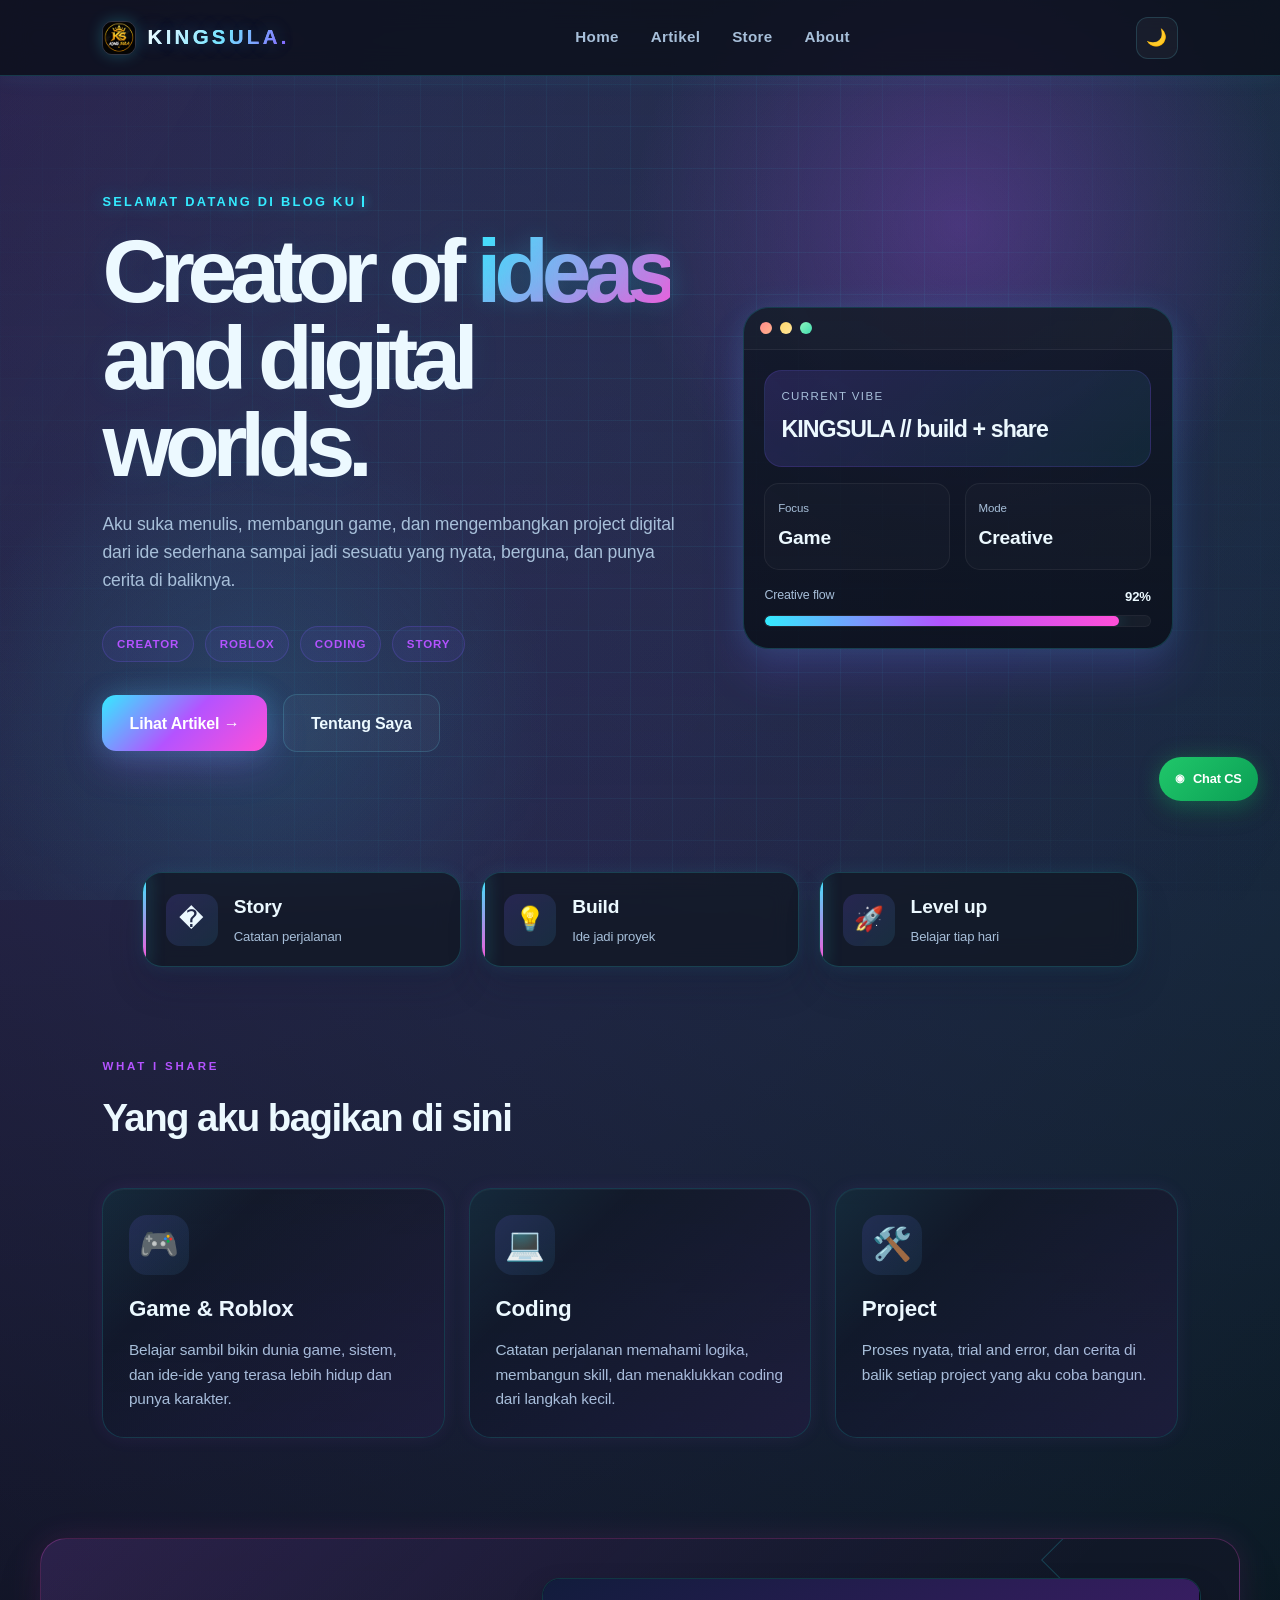
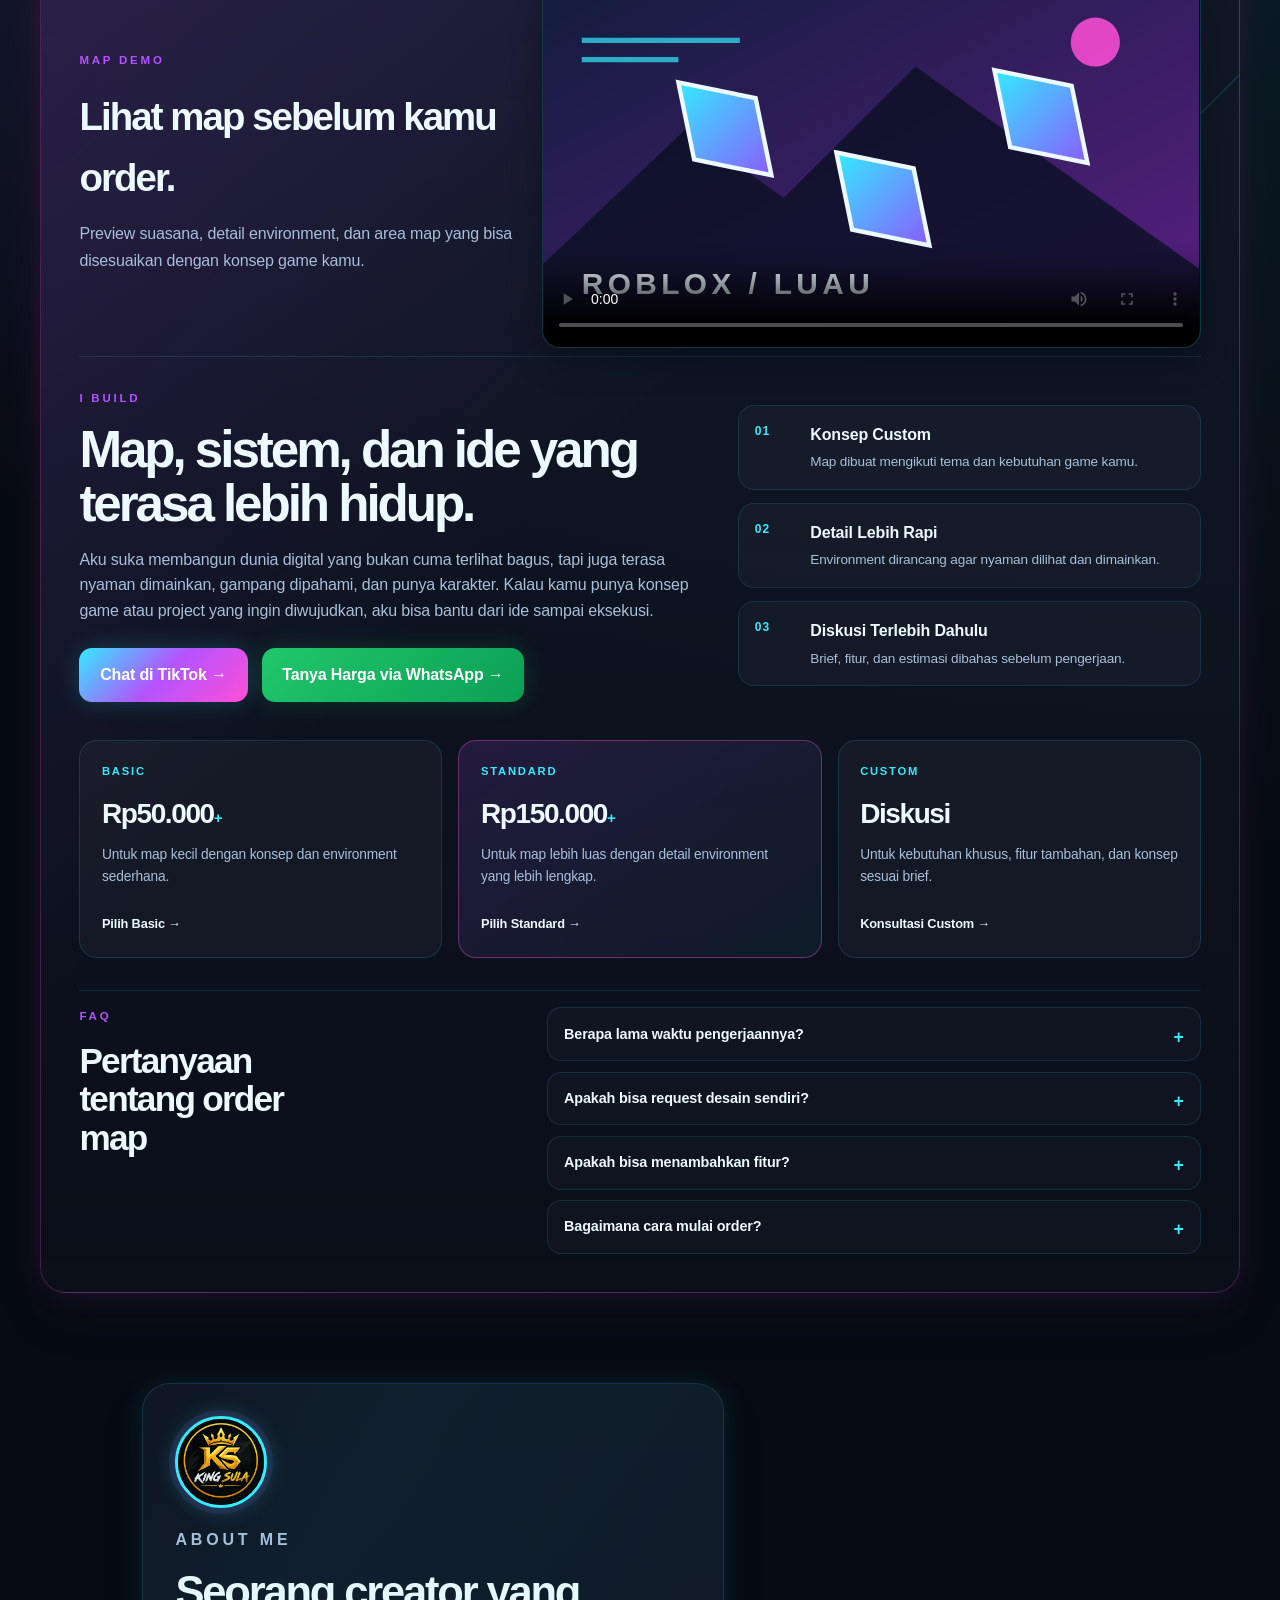
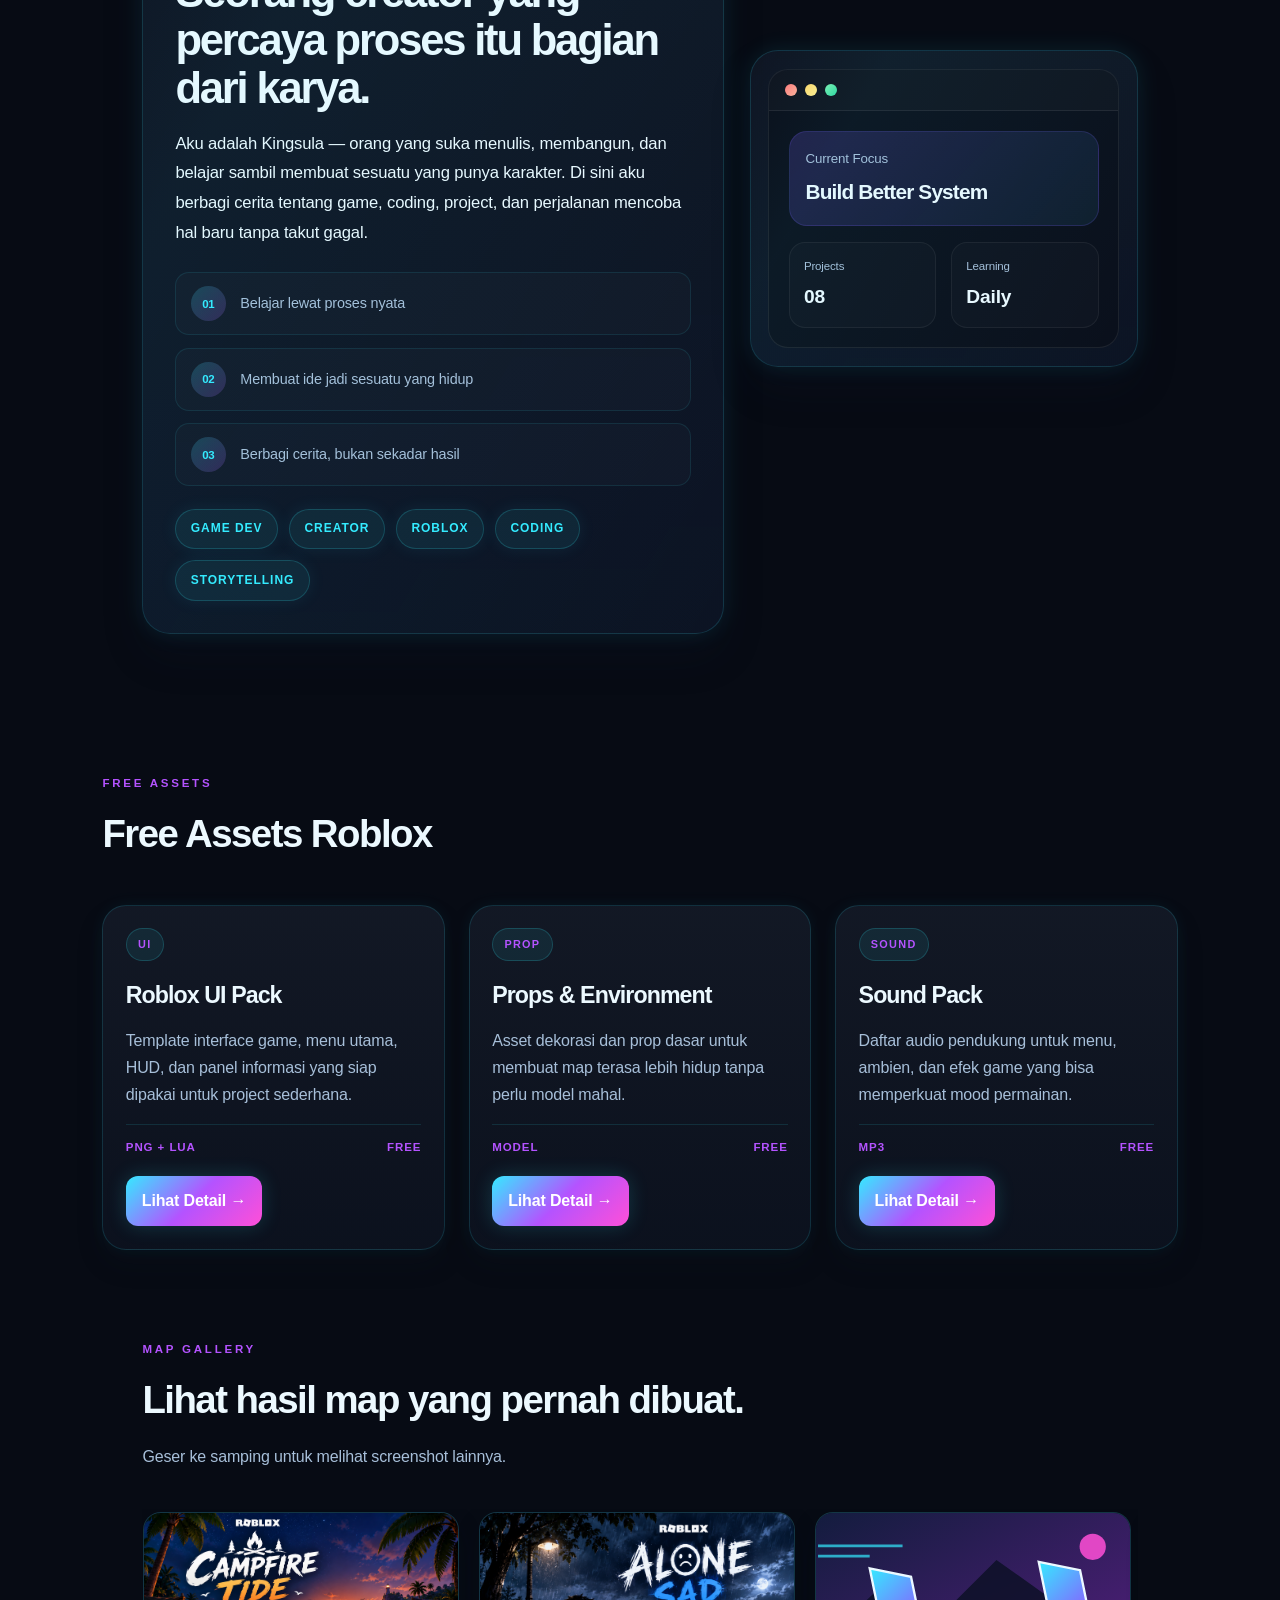
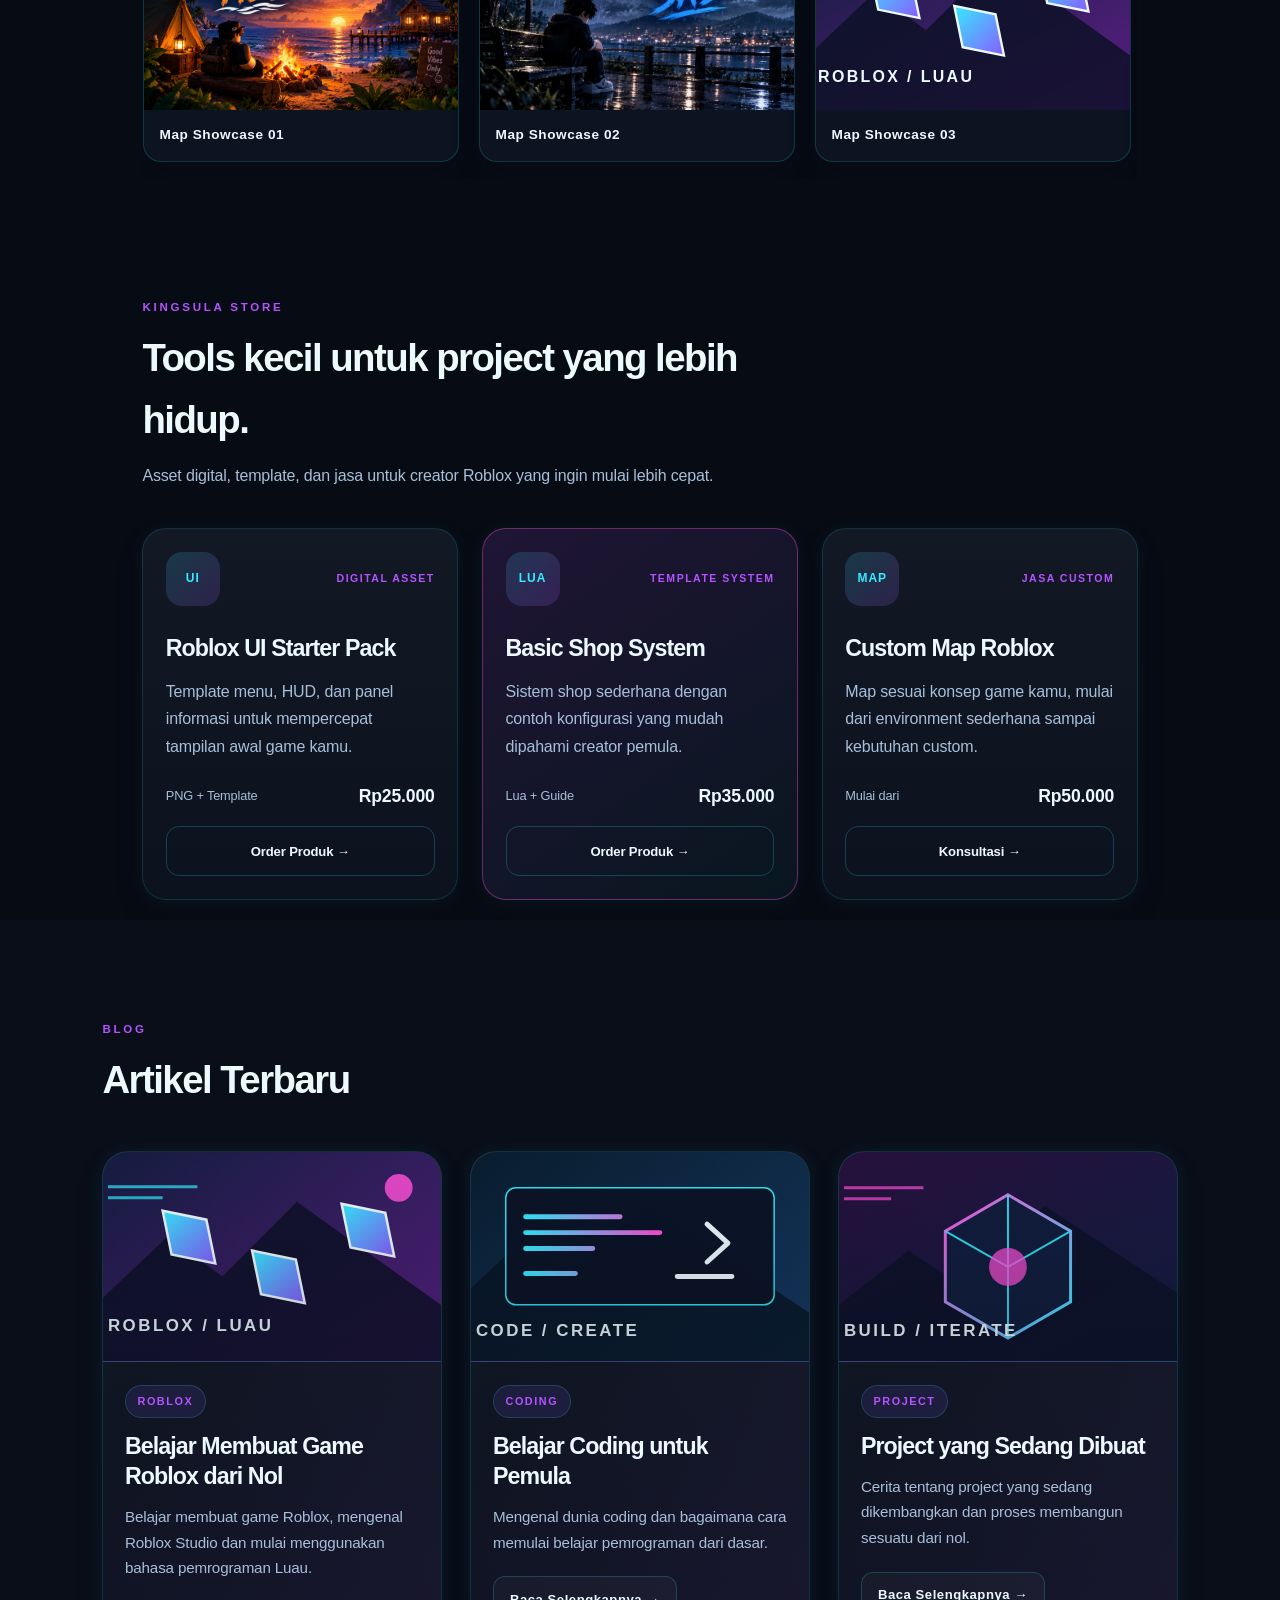
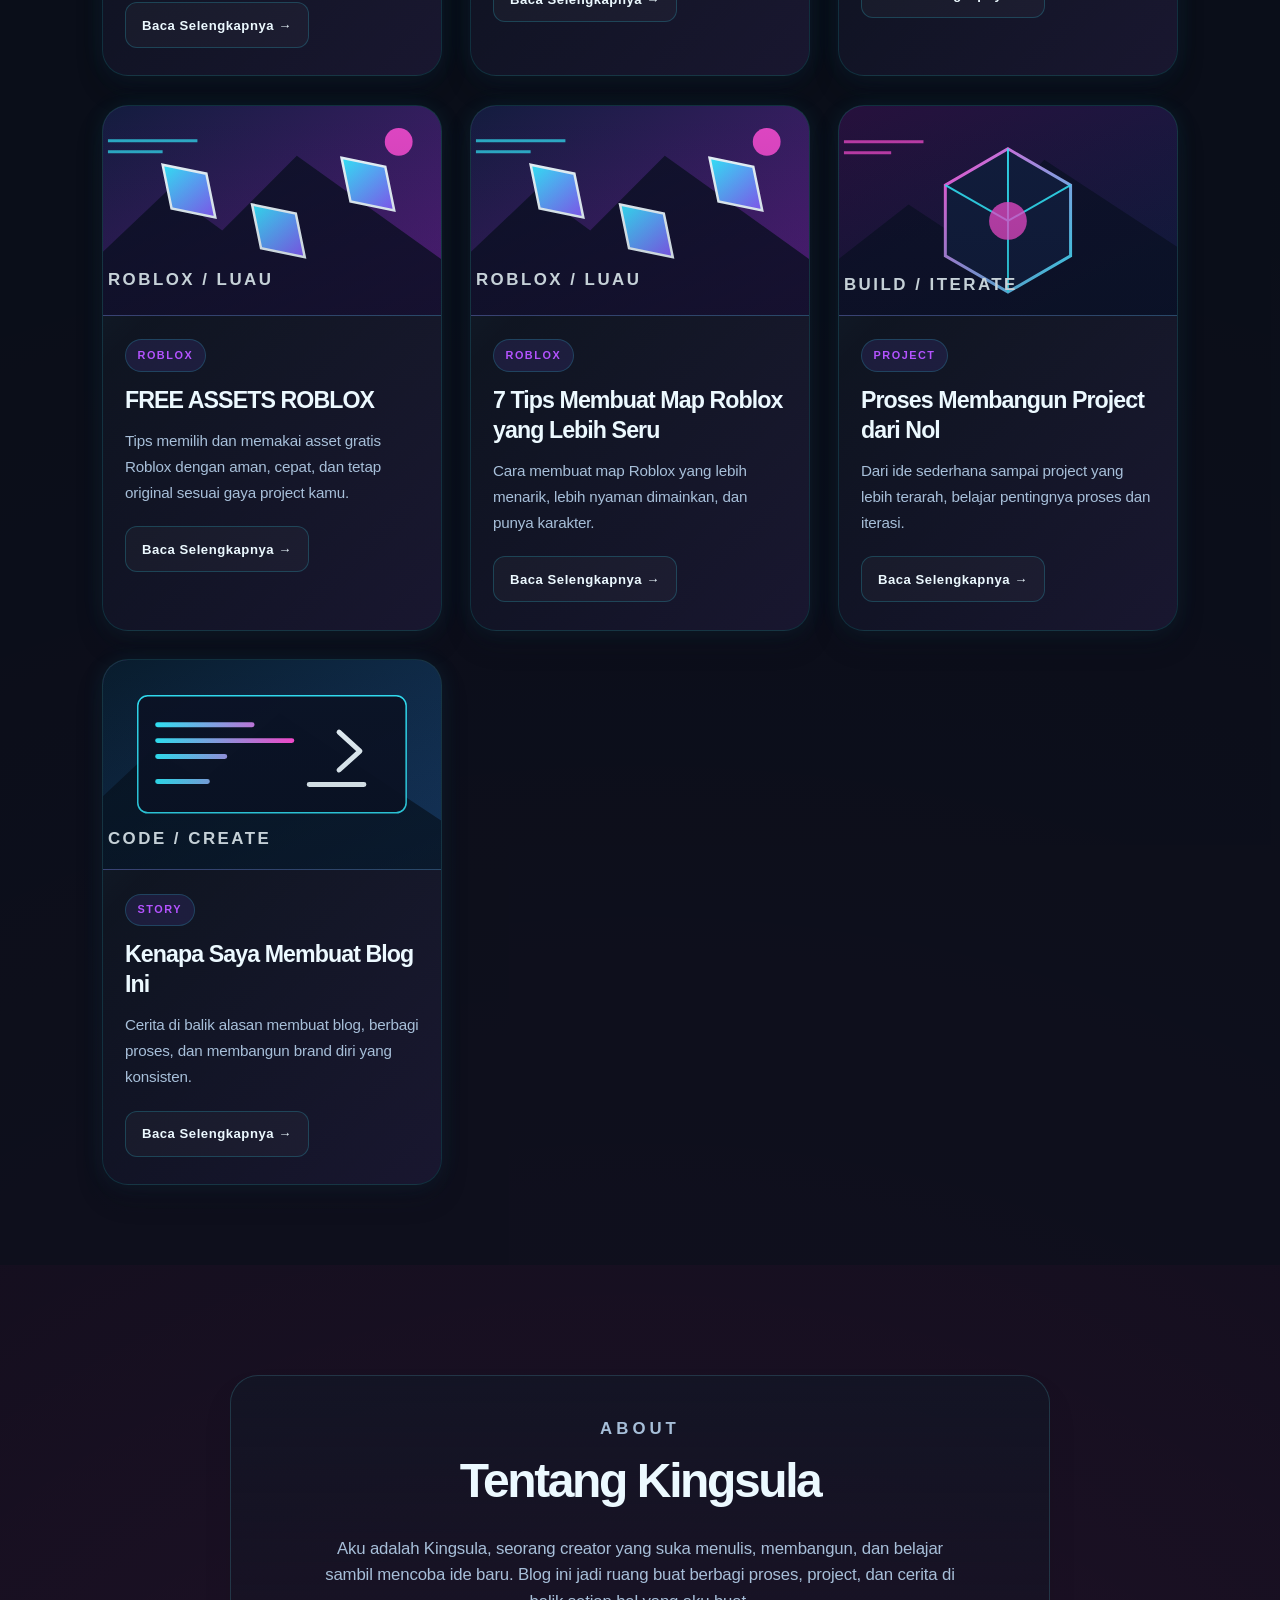
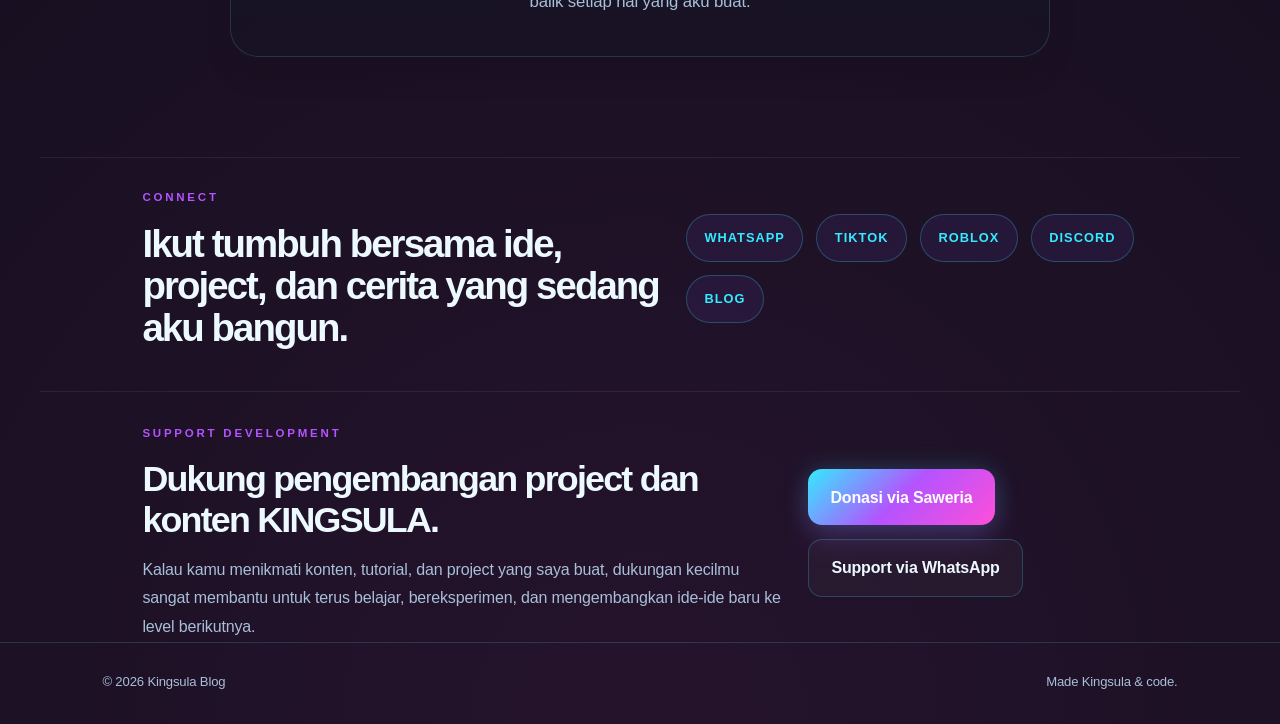
==== index.html @ 0a1def9a "Add files via upload" ====
<!DOCTYPE html>
<html lang="id">

<head>
    <meta charset="UTF-8">
    <meta name="viewport" content="width=device-width, initial-scale=1.0">
    <meta name="description" content="KINGSULA. adalah blog tentang Roblox, coding, game development, project, dan teknologi.">
    <meta name="theme-color" content="#070b14">
    <meta property="og:title" content="KINGSULA. — Blog">
    <meta property="og:description" content="Cerita, project, dan proses belajar seputar Roblox, coding, game development, dan teknologi.">
    <meta property="og:type" content="website">

    <link rel="icon" type="image/png" href="avatar.png">
    <title>KINGSULA. — Blog</title>

    <link rel="stylesheet" href="style.css">
</head>

<body>

    <div class="site-loader" id="siteLoader" aria-label="Memuat halaman" role="status">
        <img src="avatar.png" alt="Logo KINGSULA">
        <strong>KINGSULA.</strong>
        <span>INITIALIZING...</span>
        <div class="loader-line"><i></i></div>
    </div>

    <!-- =========================
         NAVBAR
    ========================== -->

    <nav class="navbar">

        <div class="logo" aria-label="KINGSULA logo">
            <img src="avatar.png" alt="Logo KINGSULA">
            <span>KINGSULA.</span>
        </div>
        <div class="nav-links">

            <a href="#home">
                Home
            </a>

            <a href="#artikel">
                Artikel
            </a>

            <a href="#store">
                Store
            </a>

            <a href="#about">
                About
            </a>

        </div>

        <div class="navbar-tools">
            <button id="themeButton">
                🌙
            </button>

            <button class="menu-button" id="menuButton" type="button" aria-label="Buka menu navigasi" aria-expanded="false" aria-controls="mobileSidebar">
                <span></span>
                <span></span>
                <span></span>
            </button>
        </div>

    </nav>

    <div class="sidebar-overlay" id="sidebarOverlay"></div>

    <aside class="mobile-sidebar" id="mobileSidebar" aria-hidden="true">
        <div class="sidebar-header">
            <strong>MENU</strong>
            <button class="sidebar-close" id="sidebarClose" type="button" aria-label="Tutup menu navigasi">×</button>
        </div>
        <nav class="sidebar-links" aria-label="Navigasi mobile">
            <a href="#home">Home</a>
            <a href="#artikel">Artikel</a>
            <a href="#store">Store</a>
            <a href="#about">About</a>
        </nav>
    </aside>


    <!-- =========================
         HERO
    ========================== -->

    <section id="home" class="hero">

        <div class="hero-content">

            <p class="hero-small">
                <span id="heroTyping">HI, I'M KINGSULA</span><span class="typing-cursor" aria-hidden="true"></span>
            </p>

            <h1>
                Creator of <span>ideas</span><br>
                and digital worlds.
            </h1>

            <p class="hero-description">
                Aku suka menulis, membangun game, dan mengembangkan project digital
                dari ide sederhana sampai jadi sesuatu yang nyata, berguna, dan
                punya cerita di baliknya.
            </p>

            <div class="hero-tags">
                <span>Creator</span>
                <span>Roblox</span>
                <span>Coding</span>
                <span>Story</span>
            </div>

            <div class="hero-actions">
                <a href="#artikel" class="hero-button">
                    Lihat Artikel →
                </a>
                <a href="#about" class="secondary-button">
                    Tentang Saya
                </a>
            </div>

        </div>

        <div class="hero-visual" aria-label="Dashboard mini panel">
            <div class="hero-panel">
                <div class="panel-header">
                    <span class="panel-dot"></span>
                    <span class="panel-dot"></span>
                    <span class="panel-dot"></span>
                </div>

                <div class="panel-body">
                    <div class="status-card">
                        <small>Current vibe</small>
                        <strong>KINGSULA // build + share</strong>
                    </div>

                    <div class="stat-grid">
                        <div>
                            <span>Focus</span>
                            <strong>Game</strong>
                        </div>
                        <div>
                            <span>Mode</span>
                            <strong>Creative</strong>
                        </div>
                    </div>

                    <div class="signal-row">
                        <div class="signal-label">
                            <span>Creative flow</span>
                            <b>92%</b>
                        </div>
                        <div class="signal-bar">
                            <span></span>
                        </div>
                    </div>
                </div>
            </div>
        </div>

    </section>

    <section class="highlights">
        <div class="highlight-card">
            <span class="highlight-icon">�</span>
            <div>
                <strong>Story</strong>
                <p>Catatan perjalanan</p>
            </div>
        </div>
        <div class="highlight-card">
            <span class="highlight-icon">💡</span>
            <div>
                <strong>Build</strong>
                <p>Ide jadi proyek</p>
            </div>
        </div>
        <div class="highlight-card">
            <span class="highlight-icon">🚀</span>
            <div>
                <strong>Level up</strong>
                <p>Belajar tiap hari</p>
            </div>
        </div>
    </section>

    <section class="focus">
        <div class="section-title focus-title">
            <p>WHAT I SHARE</p>
            <h2>Yang aku bagikan di sini</h2>
        </div>

        <div class="focus-grid">
            <article class="focus-card">
                <div class="focus-icon">🎮</div>
                <h3>Game & Roblox</h3>
                <p>Belajar sambil bikin dunia game, sistem, dan ide-ide yang terasa lebih hidup dan punya karakter.</p>
            </article>

            <article class="focus-card">
                <div class="focus-icon">💻</div>
                <h3>Coding</h3>
                <p>Catatan perjalanan memahami logika, membangun skill, dan menaklukkan coding dari langkah kecil.</p>
            </article>

            <article class="focus-card">
                <div class="focus-icon">🛠️</div>
                <h3>Project</h3>
                <p>Proses nyata, trial and error, dan cerita di balik setiap project yang aku coba bangun.</p>
            </article>
        </div>
    </section>

    <section class="order-section">
        <div class="map-demo">
            <div class="map-demo-heading">
                <p class="section-label">MAP DEMO</p>
                <h2>Lihat map sebelum kamu order.</h2>
                <p>Preview suasana, detail environment, dan area map yang bisa disesuaikan dengan konsep game kamu.</p>
            </div>
            <video class="map-demo-video" controls preload="metadata" poster="thumbnail-roblox.svg">
                <source src="demo-map.mp4" type="video/mp4">
                Browser kamu belum mendukung video. Silakan hubungi kami untuk melihat demo map.
            </video>
        </div>

        <div class="order-copy">
            <p class="section-label">I BUILD</p>
            <h2>Map, sistem, dan ide yang terasa lebih hidup.</h2>
            <p>
                Aku suka membangun dunia digital yang bukan cuma terlihat bagus,
                tapi juga terasa nyaman dimainkan, gampang dipahami, dan punya karakter.
                Kalau kamu punya konsep game atau project yang ingin diwujudkan, aku bisa bantu dari ide sampai eksekusi.
            </p>

            <a href="https://www.tiktok.com/@kingsula142?is_from_webapp=1&amp;sender_device=pc" class="order-button" target="_blank" rel="noopener noreferrer">
                Chat di TikTok →
            </a>
            <a href="https://wa.me/6283115145931?text=Halo%20Kak%20Kingsula%2C%20saya%20tertarik%20untuk%20membahas%20konsep%20project%20dan%20order%20map%20Roblox." class="order-button whatsapp-button" target="_blank" rel="noopener noreferrer">
                Tanya Harga via WhatsApp →
            </a>
        </div>

        <div class="order-features">
            <div class="order-feature">
                <span>01</span>
                <div>
                    <strong>Konsep Custom</strong>
                    <p>Map dibuat mengikuti tema dan kebutuhan game kamu.</p>
                </div>
            </div>
            <div class="order-feature">
                <span>02</span>
                <div>
                    <strong>Detail Lebih Rapi</strong>
                    <p>Environment dirancang agar nyaman dilihat dan dimainkan.</p>
                </div>
            </div>
            <div class="order-feature">
                <span>03</span>
                <div>
                    <strong>Diskusi Terlebih Dahulu</strong>
                    <p>Brief, fitur, dan estimasi dibahas sebelum pengerjaan.</p>
                </div>
            </div>
        </div>

        <div class="pricing-grid">
            <article class="price-card">
                <p class="price-label">BASIC</p>
                <h3>Rp50.000<span>+</span></h3>
                <p>Untuk map kecil dengan konsep dan environment sederhana.</p>
                <a href="https://wa.me/6283115145931?text=Halo%20Kak%20Kingsula%2C%20saya%20tertarik%20dengan%20paket%20Basic%20order%20map%20Roblox." target="_blank" rel="noopener noreferrer">Pilih Basic →</a>
            </article>

            <article class="price-card price-card-featured">
                <p class="price-label">STANDARD</p>
                <h3>Rp150.000<span>+</span></h3>
                <p>Untuk map lebih luas dengan detail environment yang lebih lengkap.</p>
                <a href="https://wa.me/6283115145931?text=Halo%20Kak%20Kingsula%2C%20saya%20tertarik%20dengan%20paket%20Standard%20order%20map%20Roblox." target="_blank" rel="noopener noreferrer">Pilih Standard →</a>
            </article>

            <article class="price-card">
                <p class="price-label">CUSTOM</p>
                <h3>Diskusi</h3>
                <p>Untuk kebutuhan khusus, fitur tambahan, dan konsep sesuai brief.</p>
                <a href="https://wa.me/6283115145931?text=Halo%20Kak%20Kingsula%2C%20saya%20ingin%20konsultasi%20paket%20Custom%20order%20map%20Roblox." target="_blank" rel="noopener noreferrer">Konsultasi Custom →</a>
            </article>
        </div>

        <div class="faq-block">
            <div class="faq-heading">
                <p class="section-label">FAQ</p>
                <h3>Pertanyaan tentang order map</h3>
            </div>

            <div class="faq-list">
                <details>
                    <summary>Berapa lama waktu pengerjaannya?</summary>
                    <p>Waktu pengerjaan menyesuaikan ukuran, detail, dan fitur map. Estimasi akan dibahas setelah konsep dan brief diterima.</p>
                </details>
                <details>
                    <summary>Apakah bisa request desain sendiri?</summary>
                    <p>Bisa. Map dapat dibuat berdasarkan tema, referensi visual, ukuran area, dan kebutuhan game kamu.</p>
                </details>
                <details>
                    <summary>Apakah bisa menambahkan fitur?</summary>
                    <p>Bisa, termasuk checkpoint, shop, inventory, leaderboard, sistem admin, dan fitur lain sesuai kebutuhan.</p>
                </details>
                <details>
                    <summary>Bagaimana cara mulai order?</summary>
                    <p>Klik tombol WhatsApp, kirim konsep map, fitur yang diinginkan, serta referensi jika ada. Setelah itu kita diskusikan estimasi dan detail pengerjaan.</p>
                </details>
            </div>
        </div>
    </section>

    <section class="profile-section">
        <div class="profile-card">
            <img class="profile-avatar" src="avatar.png" alt="Logo KINGSULA">
            <p class="section-label">ABOUT ME</p>
            <h2>Seorang creator yang percaya proses itu bagian dari karya.</h2>
            <p class="profile-intro">
                Aku adalah Kingsula — orang yang suka menulis, membangun, dan belajar sambil membuat sesuatu yang punya karakter.
                Di sini aku berbagi cerita tentang game, coding, project, dan perjalanan mencoba hal baru tanpa takut gagal.
            </p>

            <div class="profile-points">
                <div>
                    <strong>01</strong>
                    <span>Belajar lewat proses nyata</span>
                </div>
                <div>
                    <strong>02</strong>
                    <span>Membuat ide jadi sesuatu yang hidup</span>
                </div>
                <div>
                    <strong>03</strong>
                    <span>Berbagi cerita, bukan sekadar hasil</span>
                </div>
            </div>

            <div class="profile-skills">
                <span>Game Dev</span>
                <span>Creator</span>
                <span>Roblox</span>
                <span>Coding</span>
                <span>Storytelling</span>
            </div>
        </div>

        <div class="profile-visual">
            <div class="visual-window">
                <div class="window-bar">
                    <span></span>
                    <span></span>
                    <span></span>
                </div>
                <div class="window-body">
                    <div class="mini-card">
                        <small>Current Focus</small>
                        <strong>Build Better System</strong>
                    </div>
                    <div class="mini-grid">
                        <div>
                            <span>Projects</span>
                            <strong>08</strong>
                        </div>
                        <div>
                            <span>Learning</span>
                            <strong>Daily</strong>
                        </div>
                    </div>
                </div>
            </div>
        </div>
    </section>

    <section class="assets-showcase">
        <div class="section-title">
            <p>
                FREE ASSETS
            </p>
            <h2>
                Free Assets Roblox
            </h2>
        </div>

        <div class="asset-grid">
            <article class="asset-card">
                <div class="asset-badge">UI</div>
                <h3>Roblox UI Pack</h3>
                <p>Template interface game, menu utama, HUD, dan panel informasi yang siap dipakai untuk project sederhana.</p>
                <div class="asset-meta">
                    <span>PNG + Lua</span>
                    <span>Free</span>
                </div>
                <a href="artikel-free-assets-roblox.html" class="asset-button">Lihat Detail →</a>
            </article>

            <article class="asset-card">
                <div class="asset-badge">PROP</div>
                <h3>Props & Environment</h3>
                <p>Asset dekorasi dan prop dasar untuk membuat map terasa lebih hidup tanpa perlu model mahal.</p>
                <div class="asset-meta">
                    <span>Model</span>
                    <span>Free</span>
                </div>
                <a href="artikel-free-assets-roblox.html" class="asset-button">Lihat Detail →</a>
            </article>

            <article class="asset-card">
                <div class="asset-badge">SOUND</div>
                <h3>Sound Pack</h3>
                <p>Daftar audio pendukung untuk menu, ambien, dan efek game yang bisa memperkuat mood permainan.</p>
                <div class="asset-meta">
                    <span>MP3</span>
                    <span>Free</span>
                </div>
                <a href="artikel-free-assets-roblox.html" class="asset-button">Lihat Detail →</a>
            </article>
        </div>
    </section>

    <section class="map-gallery" id="galeri-map">
        <div class="section-title">
            <p>MAP GALLERY</p>
            <h2>Lihat hasil map yang pernah dibuat.</h2>
            <span>Geser ke samping untuk melihat screenshot lainnya.</span>
        </div>

        <div class="map-gallery-slider">
            <figure class="map-gallery-card"><img src="map-1.png" alt="Screenshot map Roblox 1" onerror="this.src='thumbnail-roblox.svg'"><figcaption>Map Showcase 01</figcaption></figure>
            <figure class="map-gallery-card"><img src="map-2.png" alt="Screenshot map Roblox 2" onerror="this.src='thumbnail-roblox.svg'"><figcaption>Map Showcase 02</figcaption></figure>
            <figure class="map-gallery-card"><img src="map-3.jpg" alt="Screenshot map Roblox 3" onerror="this.src='thumbnail-roblox.svg'"><figcaption>Map Showcase 03</figcaption></figure>
            <figure class="map-gallery-card"><img src="map-4.jpg" alt="Screenshot map Roblox 4" onerror="this.src='thumbnail-roblox.svg'"><figcaption>Map Showcase 04</figcaption></figure>
            <figure class="map-gallery-card"><img src="map-5.jpg" alt="Screenshot map Roblox 5" onerror="this.src='thumbnail-roblox.svg'"><figcaption>Map Showcase 05</figcaption></figure>
            <figure class="map-gallery-card"><img src="map-6.jpg" alt="Screenshot map Roblox 6" onerror="this.src='thumbnail-roblox.svg'"><figcaption>Map Showcase 06</figcaption></figure>
        </div>
    </section>

    <section id="store" class="store-section">
        <div class="section-title store-heading">
            <p> KINGSULA STORE </p>
            <h2>Tools kecil untuk project yang lebih hidup.</h2>
            <span>Asset digital, template, dan jasa untuk creator Roblox yang ingin mulai lebih cepat.</span>
        </div>

        <div class="store-grid">
            <article class="store-card">
                <div class="store-card-top">
                    <span class="store-icon">UI</span>
                    <span class="store-type">DIGITAL ASSET</span>
                </div>
                <h3>Roblox UI Starter Pack</h3>
                <p>Template menu, HUD, dan panel informasi untuk mempercepat tampilan awal game kamu.</p>
                <div class="store-details">
                    <span>PNG + Template</span>
                    <strong>Rp25.000</strong>
                </div>
                <a class="store-button" href="https://wa.me/6283115145931?text=Halo%20Kak%20Kingsula%2C%20saya%20tertarik%20membeli%20Roblox%20UI%20Starter%20Pack." target="_blank" rel="noopener noreferrer">Order Produk →</a>
            </article>

            <article class="store-card store-card-featured">
                <div class="store-card-top">
                    <span class="store-icon">LUA</span>
                    <span class="store-type">TEMPLATE SYSTEM</span>
                </div>
                <h3>Basic Shop System</h3>
                <p>Sistem shop sederhana dengan contoh konfigurasi yang mudah dipahami creator pemula.</p>
                <div class="store-details">
                    <span>Lua + Guide</span>
                    <strong>Rp35.000</strong>
                </div>
                <a class="store-button" href="https://wa.me/6283115145931?text=Halo%20Kak%20Kingsula%2C%20saya%20tertarik%20membeli%20Basic%20Shop%20System." target="_blank" rel="noopener noreferrer">Order Produk →</a>
            </article>

            <article class="store-card">
                <div class="store-card-top">
                    <span class="store-icon">MAP</span>
                    <span class="store-type">JASA CUSTOM</span>
                </div>
                <h3>Custom Map Roblox</h3>
                <p>Map sesuai konsep game kamu, mulai dari environment sederhana sampai kebutuhan custom.</p>
                <div class="store-details">
                    <span>Mulai dari</span>
                    <strong>Rp50.000</strong>
                </div>
                <a class="store-button" href="https://wa.me/6283115145931?text=Halo%20Kak%20Kingsula%2C%20saya%20ingin%20konsultasi%20Custom%20Map%20Roblox." target="_blank" rel="noopener noreferrer">Konsultasi →</a>
            </article>
        </div>
    </section>


    <!-- =========================
         ARTIKEL
    ========================== -->

    <section id="artikel" class="articles">

        <div class="section-title">

            <p>
                BLOG
            </p>

            <h2>
                Artikel Terbaru
            </h2>

        </div>


        <div class="article-grid">


            <!-- =====================
                 ARTIKEL ROBLOX
            ====================== -->

            <article class="article-card">

                <div class="article-image">
                    <img src="thumbnail-roblox.svg" alt="Ilustrasi game Roblox dan Luau">
                </div>

                <div class="article-info">

                    <span class="category">
                        ROBLOX
                    </span>

                    <h3>
                        Belajar Membuat Game Roblox dari Nol
                    </h3>

                    <p>
                        Belajar membuat game Roblox,
                        mengenal Roblox Studio dan mulai
                        menggunakan bahasa pemrograman Luau.
                    </p>

                    <a
                        href="artikel-roblox.html"
                        class="read-more"
                    >
                        Baca Selengkapnya →
                    </a>

                </div>

            </article>


            <!-- =====================
                 ARTIKEL CODING
            ====================== -->

            <article class="article-card">

                <div class="article-image">
                    <img src="thumbnail-coding.svg" alt="Ilustrasi layar coding">
                </div>

                <div class="article-info">

                    <span class="category">
                        CODING
                    </span>

                    <h3>
                        Belajar Coding untuk Pemula
                    </h3>

                    <p>
                        Mengenal dunia coding dan bagaimana
                        cara memulai belajar pemrograman
                        dari dasar.
                    </p>

                    <a
                        href="artikel-coding.html"
                        class="read-more"
                    >
                        Baca Selengkapnya →
                    </a>

                </div>

            </article>


            <!-- =====================
                 ARTIKEL PROJECT
            ====================== -->

            <article class="article-card">

                <div class="article-image">
                    <img src="thumbnail-project.svg" alt="Ilustrasi proses membangun project">
                </div>

                <div class="article-info">

                    <span class="category">
                        PROJECT
                    </span>

                    <h3>
                        Project yang Sedang Dibuat
                    </h3>

                    <p>
                        Cerita tentang project yang sedang
                        dikembangkan dan proses membangun
                        sesuatu dari nol.
                    </p>

                    <a
                        href="artikel-project.html"
                        class="read-more"
                    >
                        Baca Selengkapnya →
                    </a>

                </div>

            </article>

            <article class="article-card">

                <div class="article-image">
                    <img src="thumbnail-roblox.svg" alt="Ilustrasi free assets Roblox">
                </div>

                <div class="article-info">

                    <span class="category">
                        ROBLOX
                    </span>

                    <h3>
                        FREE ASSETS ROBLOX
                    </h3>

                    <p>
                        Tips memilih dan memakai asset gratis
                        Roblox dengan aman, cepat, dan tetap
                        original sesuai gaya project kamu.
                    </p>

                    <a
                        href="artikel-free-assets-roblox.html"
                        class="read-more"
                    >
                        Baca Selengkapnya →
                    </a>

                </div>

            </article>

            <article class="article-card">

                <div class="article-image">
                    <img src="thumbnail-roblox.svg" alt="Ilustrasi map Roblox yang seru">
                </div>

                <div class="article-info">

                    <span class="category">
                        ROBLOX
                    </span>

                    <h3>
                        7 Tips Membuat Map Roblox yang Lebih Seru
                    </h3>

                    <p>
                        Cara membuat map Roblox yang lebih menarik,
                        lebih nyaman dimainkan, dan punya karakter.
                    </p>

                    <a
                        href="artikel-map-roblox-seru.html"
                        class="read-more"
                    >
                        Baca Selengkapnya →
                    </a>

                </div>

            </article>

            <article class="article-card">

                <div class="article-image">
                    <img src="thumbnail-project.svg" alt="Ilustrasi proses project">
                </div>

                <div class="article-info">

                    <span class="category">
                        PROJECT
                    </span>

                    <h3>
                        Proses Membangun Project dari Nol
                    </h3>

                    <p>
                        Dari ide sederhana sampai project yang lebih
                        terarah, belajar pentingnya proses dan iterasi.
                    </p>

                    <a
                        href="artikel-proses-project.html"
                        class="read-more"
                    >
                        Baca Selengkapnya →
                    </a>

                </div>

            </article>

            <article class="article-card">

                <div class="article-image">
                    <img src="thumbnail-coding.svg" alt="Ilustrasi blog dan proses belajar">
                </div>

                <div class="article-info">

                    <span class="category">
                        STORY
                    </span>

                    <h3>
                        Kenapa Saya Membuat Blog Ini
                    </h3>

                    <p>
                        Cerita di balik alasan membuat blog, berbagi proses,
                        dan membangun brand diri yang konsisten.
                    </p>

                    <a
                        href="artikel-kenapa-buat-blog.html"
                        class="read-more"
                    >
                        Baca Selengkapnya →
                    </a>

                </div>

            </article>


        </div>

    </section>


    <!-- =========================
         ABOUT
    ========================== -->

    <section id="about" class="about">

        <div class="about-content">

            <p class="section-label">
                ABOUT
            </p>

            <h2>
                Tentang Kingsula
            </h2>

            <p>
                Aku adalah Kingsula, seorang creator yang suka menulis, membangun, dan belajar sambil mencoba ide baru.
                Blog ini jadi ruang buat berbagi proses, project, dan cerita di balik setiap hal yang aku buat.
            </p>

        </div>

    </section>

    <section class="cta-banner">
        <div>
            <p class="section-label">CONNECT</p>
            <h2>Ikut tumbuh bersama ide, project, dan cerita yang sedang aku bangun.</h2>
        </div>
        <div class="social-links">
            <a href="https://wa.me/6283115145931?text=Halo%20Kak%20Kingsula%2C%20saya%20ingin%20bertanya%20tentang%20project%20dan%20order." target="_blank" rel="noopener noreferrer">WhatsApp</a>
            <a href="https://www.tiktok.com/@kingsula142?is_from_webapp=1&amp;sender_device=pc" target="_blank" rel="noopener noreferrer">TikTok</a>
            <a href="https://www.roblox.com/share/g/998399917" target="_blank" rel="noopener noreferrer">Roblox</a>
            <a href="https://discord.gg/jXaW8qJPEM" target="_blank" rel="noopener noreferrer">Discord</a>
            <a href="#artikel">Blog</a>
        </div>
    </section>

    <section class="donation-banner">
        <div class="donation-copy">
            <p class="section-label">SUPPORT DEVELOPMENT</p>
            <h2>Dukung pengembangan project dan konten KINGSULA.</h2>
            <p>
                Kalau kamu menikmati konten, tutorial, dan project yang saya buat,
                dukungan kecilmu sangat membantu untuk terus belajar, bereksperimen,
                dan mengembangkan ide-ide baru ke level berikutnya.
            </p>
        </div>

        <div class="donation-actions">
            <a href="https://saweria.co/kingsula" class="donation-button primary" target="_blank" rel="noopener noreferrer">
                Donasi via Saweria
            </a>
            <a href="https://wa.me/6283115145931?text=Halo%20Kak%20Kingsula%2C%20saya%20ingin%20mendukung%20development%20project%20dan%20konten." class="donation-button secondary" target="_blank" rel="noopener noreferrer">
                Support via WhatsApp
            </a>
        </div>
    </section>


    <!-- =========================
         FOOTER
    ========================== -->

    <footer class="footer">

        <p>
            © 2026 Kingsula Blog
        </p>

        <p>
            Made Kingsula & code.
        </p>

    </footer>

    <button class="back-to-top" id="backToTop" aria-label="Kembali ke atas">↑</button>
    <a class="chat-cs" href="https://wa.me/6283115145931?text=Halo%20Kak%20Kingsula%2C%20saya%20ingin%20bertanya%20tentang%20order%20map%20Roblox." target="_blank" rel="noopener noreferrer" aria-label="Chat Customer Service via WhatsApp"><span>◉</span> Chat CS</a>


    <!-- SCRIPT -->

    <script src="script.js"></script>

</body>

</html>
---- style.css ----
:root {
    --bg: #070b14;
    --bg-soft: #0d1322;
    --panel: rgba(13, 19, 34, 0.78);
    --panel-strong: #0b1020;
    --card: #111827;
    --card-alt: #0d1527;
    --text: #ecf9ff;
    --muted: #a7bfd9;
    --line: rgba(101, 240, 255, 0.16);
    --primary: #8a5cff;
    --primary-strong: #b453ff;
    --accent: #34ebff;
    --accent-2: #ff4fd8;
    --shadow: rgba(52, 235, 255, 0.26);
    --glow: rgba(255, 79, 216, 0.15);
}

* {
    margin: 0;
    padding: 0;
    box-sizing: border-box;
}

html {
    scroll-behavior: smooth;
}

body {
    font-family: "Segoe UI", Tahoma, Geneva, Verdana, sans-serif;
    background:
        radial-gradient(circle at top left, rgba(180, 83, 255, 0.25), transparent 24%),
        radial-gradient(circle at top right, rgba(52, 235, 255, 0.18), transparent 28%),
        radial-gradient(circle at bottom center, rgba(255, 79, 216, 0.12), transparent 26%),
        var(--bg);
    color: var(--text);
    line-height: 1.6;
    letter-spacing: -0.01em;
    transition: background 0.35s ease, color 0.35s ease;
}

.site-loader {
    position: fixed;
    inset: 0;
    display: grid;
    place-items: center;
    align-content: center;
    gap: 0.75rem;
    background: #070b14;
    color: var(--text);
    z-index: 3000;
    transition: opacity 0.45s ease, visibility 0.45s ease;
}

.site-loader.is-hidden {
    opacity: 0;
    visibility: hidden;
    pointer-events: none;
}

.site-loader img {
    width: 76px;
    height: 76px;
    border-radius: 22px;
    box-shadow: 0 0 28px rgba(52, 235, 255, 0.3);
    animation: loader-pulse 1.4s ease-in-out infinite;
}

.site-loader strong {
    font-size: 1.2rem;
    letter-spacing: 0.18em;
    font-weight: 900;
    color: transparent;
    background: linear-gradient(120deg, #ffffff 0%, #dffcff 12%, #7aeaff 34%, #8a5cff 58%, #ff4fd8 86%, #ffffff 100%);
    background-size: 200% 100%;
    -webkit-background-clip: text;
    background-clip: text;
    text-shadow: 0 0 16px rgba(52, 235, 255, 0.35), 0 0 26px rgba(180, 83, 255, 0.2);
    animation: logo-glow 4s ease-in-out infinite alternate;
}

.site-loader > span {
    color: var(--accent);
    font-size: 0.68rem;
    font-weight: 800;
    letter-spacing: 0.22em;
}

.loader-line {
    width: 180px;
    height: 4px;
    overflow: hidden;
    border-radius: 999px;
    background: rgba(255, 255, 255, 0.1);
}

.loader-line i {
    display: block;
    width: 45%;
    height: 100%;
    border-radius: inherit;
    background: linear-gradient(90deg, var(--accent), var(--primary-strong), var(--accent-2));
    animation: loader-progress 1.2s ease-in-out infinite;
}

@keyframes loader-pulse {
    50% { transform: scale(1.06); }
}

@keyframes loader-progress {
    from { transform: translateX(-110%); }
    to { transform: translateX(330%); }
}

@keyframes logo-glow {
    0% {
        filter: drop-shadow(0 0 8px rgba(52, 235, 255, 0.35));
        background-position: 0% 50%;
    }
    50% {
        filter: drop-shadow(0 0 18px rgba(180, 83, 255, 0.5));
        background-position: 50% 50%;
    }
    100% {
        filter: drop-shadow(0 0 12px rgba(255, 79, 216, 0.45));
        background-position: 100% 50%;
    }
}

body::before {
    content: "";
    position: fixed;
    inset: 0;
    pointer-events: none;
    background:
        linear-gradient(120deg, transparent 0%, rgba(52, 235, 255, 0.04) 25%, rgba(180, 83, 255, 0.04) 60%, transparent 100%);
}

a {
    text-decoration: none;
}

/* NAVBAR */
.navbar {
    position: fixed;
    top: 0;
    left: 0;
    width: 100%;
    height: 76px;
    display: flex;
    align-items: center;
    justify-content: space-between;
    gap: 20px;
    padding: 0 8%;
    background: rgba(10, 14, 24, 0.8);
    backdrop-filter: blur(14px);
    -webkit-backdrop-filter: blur(14px);
    border-bottom: 1px solid rgba(52, 235, 255, 0.18);
    box-shadow: 0 0 25px rgba(52, 235, 255, 0.08);
    z-index: 1000;
    transition: 0.3s ease;
}

.logo {
    display: inline-flex;
    align-items: center;
    gap: 0.7rem;
    font-size: clamp(1.2rem, 1.6vw, 1.7rem);
    font-weight: 900;
    letter-spacing: 0.16em;
    color: transparent;
    background: linear-gradient(120deg, #ffffff 0%, #cff7ff 12%, #7aeaff 28%, #8a5cff 52%, #ff4fd8 78%, #ffffff 100%);
    background-size: 200% 100%;
    -webkit-background-clip: text;
    background-clip: text;
    text-shadow: 0 0 18px rgba(52, 235, 255, 0.25), 0 0 28px rgba(180, 83, 255, 0.2);
    animation: logo-glow 4s ease-in-out infinite alternate;
}

.logo img {
    width: 34px;
    height: 34px;
    border-radius: 10px;
    object-fit: cover;
    box-shadow: 0 0 16px rgba(52, 235, 255, 0.24);
    border: 1px solid rgba(255, 255, 255, 0.14);
}

.logo span {
    display: inline-block;
    background: inherit;
    -webkit-background-clip: text;
    background-clip: text;
    color: transparent;
}

.nav-links {
    display: flex;
    align-items: center;
    gap: 2rem;
}

.nav-links a {
    position: relative;
    color: var(--muted);
    font-size: 0.95rem;
    font-weight: 600;
    letter-spacing: 0.02em;
    transition: color 0.25s ease;
}

.nav-links a::after {
    content: "";
    position: absolute;
    left: 0;
    bottom: -8px;
    width: 100%;
    height: 2px;
    background: linear-gradient(90deg, var(--primary), var(--accent));
    transform: scaleX(0);
    transform-origin: left;
    transition: transform 0.25s ease;
}

.nav-links a:hover {
    color: var(--text);
}

.nav-links a:hover::after {
    transform: scaleX(1);
}

.navbar-tools {
    display: flex;
    align-items: center;
    gap: 0.8rem;
}

#themeButton {
    width: 42px;
    height: 42px;
    border: 1px solid var(--line);
    border-radius: 12px;
    background: rgba(255, 255, 255, 0.04);
    color: var(--text);
    cursor: pointer;
    font-size: 1.05rem;
    transition: transform 0.25s ease, background 0.25s ease;
}

#themeButton:hover {
    transform: translateY(-2px) scale(1.02);
    background: rgba(255, 255, 255, 0.08);
}

.menu-button,
.mobile-sidebar,
.sidebar-overlay {
    display: none;
}

/* HERO */
.hero {
    min-height: 100vh;
    display: grid;
    grid-template-columns: 1.15fr 0.85fr;
    align-items: center;
    gap: 2.5rem;
    padding: 120px 8% 80px;
    position: relative;
    background:
        radial-gradient(circle at 75% 25%, rgba(180, 83, 255, 0.26), transparent 28%),
        radial-gradient(circle at 20% 80%, rgba(52, 235, 255, 0.12), transparent 24%),
        linear-gradient(180deg, rgba(8, 12, 20, 0.2), rgba(8, 12, 20, 0));
}

.hero::before {
    content: "";
    position: absolute;
    inset: 0;
    background-image:
        linear-gradient(rgba(52, 235, 255, 0.06) 1px, transparent 1px),
        linear-gradient(90deg, rgba(52, 235, 255, 0.06) 1px, transparent 1px);
    background-size: 42px 42px;
    mask-image: radial-gradient(circle at center, black 35%, transparent 100%);
    pointer-events: none;
}

.hero-content {
    max-width: 720px;
    position: relative;
    z-index: 1;
}

.hero-visual {
    position: relative;
    display: flex;
    justify-content: center;
    align-items: center;
    z-index: 1;
}

.hero-panel {
    width: min(100%, 430px);
    border: 1px solid rgba(52, 235, 255, 0.18);
    border-radius: 26px;
    background: linear-gradient(180deg, rgba(17, 24, 39, 0.9), rgba(11, 16, 27, 0.85));
    box-shadow: 0 0 30px rgba(52, 235, 255, 0.12), 0 28px 44px rgba(124, 92, 255, 0.16);
    overflow: hidden;
    transform: translateY(8px);
}

.panel-header {
    display: flex;
    align-items: center;
    gap: 0.5rem;
    padding: 0.9rem 1rem;
    border-bottom: 1px solid rgba(255, 255, 255, 0.06);
    background: rgba(255, 255, 255, 0.02);
}

.panel-dot {
    width: 12px;
    height: 12px;
    border-radius: 50%;
    display: block;
    background: linear-gradient(135deg, #ff8a8a, #ffb38d);
}

.panel-dot:nth-child(2) {
    background: linear-gradient(135deg, #ffd76a, #ffe59a);
}

.panel-dot:nth-child(3) {
    background: linear-gradient(135deg, #8af7bd, #44dcb0);
}

.panel-body {
    padding: 1.3rem;
}

.status-card {
    padding: 1rem 1rem 1.1rem;
    border-radius: 18px;
    background: linear-gradient(135deg, rgba(124, 92, 255, 0.18), rgba(52, 235, 255, 0.08));
    border: 1px solid rgba(124, 92, 255, 0.16);
    margin-bottom: 1rem;
}

.status-card small {
    display: block;
    color: var(--muted);
    margin-bottom: 0.35rem;
    font-size: 0.72rem;
    letter-spacing: 0.12em;
    text-transform: uppercase;
}

.status-card strong {
    font-size: 1.45rem;
    letter-spacing: -0.04em;
}

.stat-grid {
    display: grid;
    grid-template-columns: repeat(2, minmax(0, 1fr));
    gap: 0.9rem;
    margin-bottom: 1rem;
}

.stat-grid div {
    padding: 0.9rem 0.8rem;
    border-radius: 15px;
    background: rgba(255, 255, 255, 0.02);
    border: 1px solid rgba(255, 255, 255, 0.06);
}

.stat-grid span {
    display: block;
    color: var(--muted);
    font-size: 0.72rem;
    margin-bottom: 0.4rem;
}

.stat-grid strong {
    font-size: 1.2rem;
}

.signal-row {
    display: grid;
    gap: 0.55rem;
}

.signal-label {
    display: flex;
    align-items: center;
    justify-content: space-between;
    gap: 1rem;
    color: var(--muted);
    font-size: 0.78rem;
}

.signal-label b {
    color: var(--text);
    font-size: 0.82rem;
}

.signal-bar {
    height: 12px;
    border-radius: 999px;
    background: rgba(255, 255, 255, 0.04);
    border: 1px solid rgba(255, 255, 255, 0.04);
    overflow: hidden;
}

.signal-bar span {
    display: block;
    width: 92%;
    height: 100%;
    border-radius: inherit;
    background: linear-gradient(90deg, var(--accent), var(--primary-strong), var(--accent-2));
    box-shadow: 0 0 18px rgba(52, 235, 255, 0.28);
}

.hero-small {
    display: inline-block;
    margin-bottom: 1rem;
    color: var(--accent);
    font-size: 0.8rem;
    font-weight: 800;
    letter-spacing: 0.18em;
    text-transform: uppercase;
    text-shadow: 0 0 18px rgba(52, 235, 255, 0.45);
}

.typing-cursor {
    display: inline-block;
    width: 2px;
    height: 0.9em;
    margin-left: 0.35rem;
    vertical-align: -0.12em;
    background: var(--accent);
    box-shadow: 0 0 10px rgba(52, 235, 255, 0.75);
    animation: typing-blink 0.9s steps(1) infinite;
}

@keyframes typing-blink {
    50% { opacity: 0; }
}

.hero h1 {
    font-size: clamp(3.2rem, 7vw, 6rem);
    line-height: 0.97;
    letter-spacing: -0.08em;
    margin-bottom: 1.3rem;
    text-shadow: 0 0 30px rgba(52, 235, 255, 0.08);
}

.hero h1 span {
    background: linear-gradient(135deg, var(--accent), var(--accent-2));
    -webkit-background-clip: text;
    -webkit-text-fill-color: transparent;
    text-shadow: 0 0 25px rgba(52, 235, 255, 0.2);
}

.hero-description {
    max-width: 610px;
    color: var(--muted);
    font-size: 1.1rem;
    margin-bottom: 2rem;
}

.hero-tags {
    display: flex;
    flex-wrap: wrap;
    gap: 0.7rem;
    margin-bottom: 2rem;
}

.hero-tags span {
    display: inline-flex;
    align-items: center;
    padding: 0.5rem 0.85rem;
    border-radius: 999px;
    border: 1px solid rgba(124, 92, 255, 0.22);
    background: rgba(124, 92, 255, 0.08);
    color: var(--primary-strong);
    font-size: 0.72rem;
    font-weight: 700;
    letter-spacing: 0.08em;
    text-transform: uppercase;
}

.hero-actions {
    display: flex;
    flex-wrap: wrap;
    align-items: center;
    gap: 1rem;
}

.hero-button,
.secondary-button {
    display: inline-flex;
    align-items: center;
    justify-content: center;
    padding: 0.95rem 1.7rem;
    border-radius: 14px;
    font-weight: 700;
    transition: transform 0.25s ease, box-shadow 0.25s ease, border-color 0.25s ease;
}

.hero-button {
    background: linear-gradient(135deg, var(--accent), var(--primary-strong), var(--accent-2));
    color: white;
    box-shadow: 0 0 28px rgba(52, 235, 255, 0.24), 0 14px 40px rgba(180, 83, 255, 0.22);
}

.hero-button:hover {
    transform: translateY(-3px);
    box-shadow: 0 0 34px rgba(52, 235, 255, 0.35), 0 20px 48px rgba(180, 83, 255, 0.24);
}

.secondary-button {
    color: var(--text);
    background: rgba(255, 255, 255, 0.03);
    border: 1px solid var(--line);
}

.secondary-button:hover {
    transform: translateY(-3px);
    border-color: rgba(124, 92, 255, 0.45);
}

.highlights {
    max-width: 1200px;
    margin: -28px auto 0;
    padding: 0 8%;
    display: grid;
    grid-template-columns: repeat(3, minmax(0, 1fr));
    gap: 1.25rem;
}

.highlight-card {
    display: flex;
    align-items: center;
    gap: 1rem;
    padding: 1.2rem 1.4rem;
    border-radius: 20px;
    background: rgba(18, 24, 37, 0.8);
    border: 1px solid rgba(52, 235, 255, 0.18);
    backdrop-filter: blur(12px);
    box-shadow: 0 0 18px rgba(52, 235, 255, 0.09), 0 20px 34px rgba(15, 23, 42, 0.18);
    position: relative;
    overflow: hidden;
}

.highlight-card::before {
    content: "";
    position: absolute;
    inset: 0 auto 0 0;
    width: 3px;
    background: linear-gradient(180deg, var(--accent), var(--accent-2));
    box-shadow: 0 0 16px rgba(52, 235, 255, 0.5);
}

.highlight-icon {
    width: 52px;
    height: 52px;
    display: grid;
    place-items: center;
    border-radius: 14px;
    font-size: 1.5rem;
    background: linear-gradient(135deg, rgba(124, 92, 255, 0.18), rgba(66, 211, 255, 0.1));
}

.highlight-card strong {
    display: block;
    font-size: 1.2rem;
    margin-bottom: 0.2rem;
}

.highlight-card p {
    color: var(--muted);
    font-size: 0.82rem;
}

.focus {
    padding: 90px 8% 30px;
}

.focus-title {
    margin-bottom: 2.2rem;
}

.focus-grid {
    display: grid;
    grid-template-columns: repeat(3, minmax(0, 1fr));
    gap: 1.5rem;
}

.focus-card {
    padding: 1.6rem;
    border-radius: 22px;
    border: 1px solid rgba(52, 235, 255, 0.16);
    background: linear-gradient(180deg, rgba(17, 24, 39, 0.82), rgba(15, 23, 42, 0.72));
    box-shadow: inset 0 1px 0 rgba(255, 255, 255, 0.04), 0 0 18px rgba(180, 83, 255, 0.08);
    transition: transform 0.25s ease, border-color 0.25s ease, box-shadow 0.25s ease;
    position: relative;
    overflow: hidden;
}

.focus-card::before {
    content: "";
    position: absolute;
    inset: 0;
    background: linear-gradient(135deg, rgba(52, 235, 255, 0.08), transparent 28%, rgba(180, 83, 255, 0.08) 100%);
    pointer-events: none;
}

.focus-card:hover {
    transform: translateY(-6px);
    border-color: rgba(52, 235, 255, 0.5);
    box-shadow: 0 0 22px rgba(52, 235, 255, 0.18), 0 18px 32px rgba(180, 83, 255, 0.12);
}

.focus-icon {
    width: 60px;
    height: 60px;
    display: grid;
    place-items: center;
    border-radius: 18px;
    font-size: 2rem;
    margin-bottom: 1rem;
    background: linear-gradient(135deg, rgba(124, 92, 255, 0.15), rgba(66, 211, 255, 0.08));
}

.focus-card h3 {
    margin-bottom: 0.7rem;
    font-size: 1.4rem;
}

.focus-card p {
    color: var(--muted);
    font-size: 0.96rem;
}

.order-section {
    max-width: 1200px;
    margin: 70px auto 20px;
    padding: 2.4rem;
    display: grid;
    grid-template-columns: 1.15fr 0.85fr;
    gap: 2rem;
    border: 1px solid rgba(255, 79, 216, 0.24);
    border-radius: 26px;
    background:
        linear-gradient(135deg, rgba(180, 83, 255, 0.16), transparent 42%),
        linear-gradient(180deg, rgba(17, 24, 39, 0.9), rgba(11, 16, 27, 0.82));
    box-shadow: 0 0 30px rgba(255, 79, 216, 0.1), 0 24px 44px rgba(15, 23, 42, 0.2);
    position: relative;
    overflow: hidden;
}

.order-section::after {
    content: "";
    position: absolute;
    width: 220px;
    height: 220px;
    right: -70px;
    top: -90px;
    border: 1px solid rgba(52, 235, 255, 0.2);
    transform: rotate(45deg);
    pointer-events: none;
}

.map-demo {
    grid-column: 1 / -1;
    position: relative;
    z-index: 1;
    display: grid;
    grid-template-columns: 0.8fr 1.2fr;
    align-items: center;
    gap: 1.5rem;
    padding-bottom: 0.5rem;
    border-bottom: 1px solid rgba(52, 235, 255, 0.14);
}

.map-demo-heading h2 {
    max-width: 430px;
    margin: 0.65rem 0 0.7rem;
    font-size: clamp(1.7rem, 3vw, 2.5rem);
    letter-spacing: -0.05em;
}

.map-demo-heading > p:not(.section-label) {
    max-width: 440px;
    color: var(--muted);
    line-height: 1.7;
}

.map-demo-video {
    display: block;
    width: 100%;
    aspect-ratio: 16 / 9;
    border: 1px solid rgba(52, 235, 255, 0.2);
    border-radius: 18px;
    background: #070b14;
    object-fit: cover;
    box-shadow: 0 16px 30px rgba(3, 8, 18, 0.3);
}

.order-copy,
.order-features {
    position: relative;
    z-index: 1;
}

.order-copy h2 {
    max-width: 650px;
    margin-bottom: 1rem;
    font-size: clamp(2rem, 4vw, 3.3rem);
    line-height: 1.05;
    letter-spacing: -0.06em;
}

.order-copy > p:not(.section-label) {
    max-width: 650px;
    margin-bottom: 1.5rem;
    color: var(--muted);
}

.order-button {
    display: inline-flex;
    align-items: center;
    justify-content: center;
    padding: 0.9rem 1.3rem;
    border-radius: 13px;
    background: linear-gradient(135deg, var(--accent), var(--primary-strong), var(--accent-2));
    color: #ffffff;
    font-weight: 800;
    box-shadow: 0 0 24px rgba(52, 235, 255, 0.2);
    transition: transform 0.2s ease, box-shadow 0.2s ease;
}

.order-button:hover {
    transform: translateY(-3px);
    box-shadow: 0 0 30px rgba(52, 235, 255, 0.32), 0 14px 28px rgba(255, 79, 216, 0.14);
}

.whatsapp-button {
    margin-left: 0.6rem;
    background: linear-gradient(135deg, #20c76a, #0b9f55);
    box-shadow: 0 0 24px rgba(32, 199, 106, 0.2);
}

.whatsapp-button:hover {
    box-shadow: 0 0 30px rgba(32, 199, 106, 0.34), 0 14px 28px rgba(11, 159, 85, 0.18);
}

.order-features {
    display: grid;
    align-content: center;
    gap: 0.8rem;
}

.order-feature {
    display: grid;
    grid-template-columns: 42px 1fr;
    gap: 0.85rem;
    padding: 1rem;
    border: 1px solid rgba(52, 235, 255, 0.12);
    border-radius: 16px;
    background: rgba(255, 255, 255, 0.03);
}

.order-feature > span {
    color: var(--accent);
    font-size: 0.75rem;
    font-weight: 800;
    letter-spacing: 0.1em;
}

.order-feature strong {
    display: block;
    margin-bottom: 0.25rem;
}

.order-feature p {
    color: var(--muted);
    font-size: 0.85rem;
}

.pricing-grid {
    grid-column: 1 / -1;
    display: grid;
    grid-template-columns: repeat(3, minmax(0, 1fr));
    gap: 1rem;
    margin-top: 0.4rem;
}

.price-card {
    padding: 1.35rem;
    border: 1px solid rgba(52, 235, 255, 0.14);
    border-radius: 18px;
    background: rgba(255, 255, 255, 0.035);
    transition: transform 0.25s ease, border-color 0.25s ease, box-shadow 0.25s ease;
}

.price-card:hover {
    transform: translateY(-5px);
    border-color: rgba(52, 235, 255, 0.42);
    box-shadow: 0 0 22px rgba(52, 235, 255, 0.12);
}

.price-card-featured {
    border-color: rgba(255, 79, 216, 0.38);
    background: linear-gradient(145deg, rgba(180, 83, 255, 0.14), rgba(52, 235, 255, 0.05));
}

.price-label {
    color: var(--accent);
    font-size: 0.7rem;
    font-weight: 800;
    letter-spacing: 0.16em;
}

.price-card h3 {
    margin: 0.7rem 0 0.45rem;
    font-size: 1.75rem;
    letter-spacing: -0.05em;
}

.price-card h3 span {
    color: var(--accent);
    font-size: 0.95rem;
}

.price-card > p:not(.price-label) {
    min-height: 54px;
    color: var(--muted);
    font-size: 0.86rem;
}

.price-card a {
    display: inline-flex;
    margin-top: 1rem;
    color: var(--text);
    font-size: 0.8rem;
    font-weight: 800;
}

.price-card a:hover {
    color: var(--accent);
}

.faq-block {
    grid-column: 1 / -1;
    display: grid;
    grid-template-columns: 0.8fr 1.2fr;
    gap: 2rem;
    padding-top: 1rem;
    border-top: 1px solid rgba(52, 235, 255, 0.12);
}

.faq-heading h3 {
    max-width: 260px;
    font-size: clamp(1.5rem, 3vw, 2.2rem);
    line-height: 1.1;
    letter-spacing: -0.05em;
}

.faq-list {
    display: grid;
    gap: 0.65rem;
}

.faq-list details {
    border: 1px solid rgba(52, 235, 255, 0.12);
    border-radius: 14px;
    background: rgba(255, 255, 255, 0.025);
    overflow: hidden;
}

.faq-list summary {
    padding: 0.9rem 1rem;
    cursor: pointer;
    color: var(--text);
    font-size: 0.9rem;
    font-weight: 700;
    list-style: none;
}

.faq-list summary::-webkit-details-marker {
    display: none;
}

.faq-list summary::after {
    content: "+";
    float: right;
    color: var(--accent);
    font-size: 1.1rem;
}

.faq-list details[open] summary::after {
    content: "-";
}

.faq-list details[open] summary {
    border-bottom: 1px solid rgba(52, 235, 255, 0.1);
}

.faq-list details p {
    padding: 0.85rem 1rem 1rem;
    color: var(--muted);
    font-size: 0.86rem;
}

.cta-banner {
    max-width: 1200px;
    margin: 0 auto;
    padding: 30px 8% 10px;
    display: flex;
    align-items: center;
    justify-content: space-between;
    gap: 1.5rem;
    border-top: 1px solid rgba(255, 255, 255, 0.07);
}

.cta-banner h2 {
    max-width: 620px;
    font-size: clamp(1.8rem, 3vw, 2.8rem);
    line-height: 1.1;
    letter-spacing: -0.05em;
}

.social-links {
    display: flex;
    flex-wrap: wrap;
    gap: 0.8rem;
}

.social-links a {
    padding: 0.8rem 1.1rem;
    border-radius: 999px;
    background: rgba(124, 92, 255, 0.09);
    border: 1px solid rgba(52, 235, 255, 0.25);
    color: var(--accent);
    font-size: 0.8rem;
    font-weight: 700;
    letter-spacing: 0.08em;
    text-transform: uppercase;
    transition: transform 0.2s ease, box-shadow 0.2s ease;
}

.social-links a:hover {
    transform: translateY(-2px);
    box-shadow: 0 12px 24px rgba(52, 235, 255, 0.18), 0 0 18px rgba(255, 79, 216, 0.12);
}

.donation-banner {
    max-width: 1200px;
    margin: 32px auto 0;
    padding: 2rem 8% 0;
    display: flex;
    align-items: center;
    justify-content: space-between;
    gap: 1.6rem;
    border-top: 1px solid rgba(255, 255, 255, 0.07);
}

.donation-copy {
    max-width: 640px;
}

.donation-copy h2 {
    margin-top: 0.6rem;
    font-size: clamp(1.9rem, 2.8vw, 2.8rem);
    line-height: 1.15;
    letter-spacing: -0.05em;
}

.donation-copy p:last-child {
    margin-top: 0.9rem;
    color: var(--muted);
    line-height: 1.8;
}

.donation-actions {
    display: flex;
    flex-wrap: wrap;
    gap: 0.85rem;
}

.donation-button {
    display: inline-flex;
    align-items: center;
    justify-content: center;
    padding: 0.95rem 1.4rem;
    border-radius: 14px;
    font-weight: 700;
    text-align: center;
    transition: transform 0.2s ease, box-shadow 0.2s ease;
}

.donation-button.primary {
    background: linear-gradient(135deg, var(--accent), var(--primary-strong), var(--accent-2));
    color: #ffffff;
    box-shadow: 0 0 26px rgba(52, 235, 255, 0.2), 0 16px 30px rgba(180, 83, 255, 0.18);
}

.donation-button.secondary {
    color: var(--text);
    background: rgba(255, 255, 255, 0.03);
    border: 1px solid rgba(52, 235, 255, 0.22);
}

.donation-button:hover {
    transform: translateY(-2px);
}

.profile-section {
    max-width: 1200px;
    margin: 0 auto;
    padding: 70px 8% 40px;
    display: grid;
    grid-template-columns: 1.2fr 0.8fr;
    gap: 1.6rem;
    align-items: center;
}

.profile-card,
.profile-visual {
    border: 1px solid rgba(52, 235, 255, 0.16);
    border-radius: 28px;
    background: linear-gradient(180deg, rgba(17, 24, 39, 0.8), rgba(15, 23, 42, 0.72));
    box-shadow: 0 0 22px rgba(52, 235, 255, 0.1), 0 22px 40px rgba(15, 23, 42, 0.18);
    position: relative;
    overflow: hidden;
}

.profile-card::before,
.profile-visual::before {
    content: "";
    position: absolute;
    inset: 0;
    background: linear-gradient(120deg, transparent 0%, rgba(52, 235, 255, 0.05) 25%, transparent 100%);
    pointer-events: none;
}

.profile-card {
    padding: 2rem;
}

.profile-avatar {
    width: 92px;
    height: 92px;
    display: block;
    margin-bottom: 1.2rem;
    border-radius: 50%;
    object-fit: cover;
    border: 3px solid var(--accent);
    box-shadow: 0 0 22px rgba(52, 235, 255, 0.28), 0 0 0 6px rgba(180, 83, 255, 0.1);
}

.profile-card h2 {
    font-size: clamp(2rem, 3.4vw, 3.1rem);
    line-height: 1.1;
    letter-spacing: -0.05em;
    margin-bottom: 1rem;
}

.profile-card p {
    color: var(--muted);
    font-size: 1rem;
    max-width: 620px;
}

.profile-intro {
    color: var(--text) !important;
    font-size: 1.04rem !important;
    line-height: 1.8;
}

.profile-points {
    display: grid;
    gap: 0.8rem;
    margin-top: 1.5rem;
    margin-bottom: 1.4rem;
}

.profile-points div {
    display: flex;
    align-items: center;
    gap: 0.9rem;
    padding: 0.8rem 0.9rem;
    border-radius: 14px;
    border: 1px solid rgba(52, 235, 255, 0.1);
    background: rgba(255, 255, 255, 0.02);
}

.profile-points strong {
    display: inline-flex;
    align-items: center;
    justify-content: center;
    width: 2.2rem;
    height: 2.2rem;
    border-radius: 50%;
    background: linear-gradient(135deg, rgba(52, 235, 255, 0.2), rgba(180, 83, 255, 0.2));
    color: var(--accent);
    font-size: 0.72rem;
}

.profile-points span {
    color: var(--muted);
    font-size: 0.9rem;
}

.profile-skills {
    display: flex;
    flex-wrap: wrap;
    gap: 0.7rem;
    margin-top: 1.4rem;
}

.profile-skills span {
    display: inline-flex;
    align-items: center;
    padding: 0.6rem 0.9rem;
    border-radius: 999px;
    background: rgba(52, 235, 255, 0.08);
    border: 1px solid rgba(52, 235, 255, 0.18);
    color: var(--accent);
    font-size: 0.75rem;
    font-weight: 700;
    letter-spacing: 0.08em;
    text-transform: uppercase;
    box-shadow: 0 0 18px rgba(52, 235, 255, 0.08);
}

.profile-visual {
    padding: 1.1rem;
}

.visual-window {
    border-radius: 20px;
    overflow: hidden;
    border: 1px solid rgba(255, 255, 255, 0.08);
    background: rgba(11, 16, 27, 0.9);
}

.window-bar {
    display: flex;
    align-items: center;
    gap: 0.5rem;
    padding: 0.9rem 1rem;
    border-bottom: 1px solid rgba(255, 255, 255, 0.08);
    background: rgba(255, 255, 255, 0.02);
}

.window-bar span {
    width: 12px;
    height: 12px;
    display: block;
    border-radius: 50%;
    background: linear-gradient(135deg, #ff7b7b, #ffb199);
}

.window-bar span:nth-child(2) {
    background: linear-gradient(135deg, #ffd76a, #ffed8f);
}

.window-bar span:nth-child(3) {
    background: linear-gradient(135deg, #7ef0b1, #2fd89f);
}

.window-body {
    padding: 1.2rem;
}

.mini-card {
    padding: 1rem;
    border-radius: 18px;
    background: linear-gradient(135deg, rgba(124, 92, 255, 0.2), rgba(66, 211, 255, 0.08));
    border: 1px solid rgba(124, 92, 255, 0.18);
    margin-bottom: 1rem;
}

.mini-card small {
    display: block;
    color: var(--muted);
    margin-bottom: 0.4rem;
}

.mini-card strong {
    font-size: 1.3rem;
    letter-spacing: -0.04em;
}

.mini-grid {
    display: grid;
    grid-template-columns: repeat(2, minmax(0, 1fr));
    gap: 0.9rem;
}

.mini-grid div {
    padding: 0.9rem;
    border-radius: 16px;
    background: rgba(255, 255, 255, 0.02);
    border: 1px solid rgba(255, 255, 255, 0.06);
}

.mini-grid span {
    display: block;
    color: var(--muted);
    font-size: 0.72rem;
    margin-bottom: 0.4rem;
}

.mini-grid strong {
    font-size: 1.2rem;
}

/* ARTICLES */
.articles {
    padding: 100px 8% 80px;
    background: rgba(12, 17, 28, 0.7);
}

.section-title {
    margin-bottom: 2.5rem;
}

.section-title p {
    color: var(--primary-strong);
    font-size: 0.72rem;
    font-weight: 800;
    letter-spacing: 0.24em;
    text-transform: uppercase;
}

.section-title h2 {
    margin-top: 0.7rem;
    font-size: clamp(2rem, 3vw, 3rem);
    letter-spacing: -0.04em;
}

.assets-showcase {
    padding: 100px 8% 20px;
}

.asset-grid {
    display: grid;
    grid-template-columns: repeat(3, minmax(0, 1fr));
    gap: 1.5rem;
}

.asset-card {
    position: relative;
    padding: 1.4rem;
    border-radius: 24px;
    border: 1px solid rgba(52, 235, 255, 0.14);
    background: linear-gradient(180deg, rgba(19, 25, 38, 0.96), rgba(12, 18, 31, 0.96));
    box-shadow: 0 14px 26px rgba(12, 18, 31, 0.2), 0 0 18px rgba(52, 235, 255, 0.06);
    transition: transform 0.25s ease, border-color 0.25s ease, box-shadow 0.25s ease;
}

.asset-card:hover {
    transform: translateY(-6px);
    border-color: rgba(52, 235, 255, 0.42);
    box-shadow: 0 20px 34px rgba(18, 25, 40, 0.28), 0 0 24px rgba(52, 235, 255, 0.12), 0 0 18px rgba(180, 83, 255, 0.1);
}

.map-gallery {
    max-width: 1200px;
    margin: 70px auto 20px;
    padding: 0 8%;
}

.map-gallery .section-title > span {
    display: block;
    margin-top: 0.8rem;
    color: var(--muted);
}

.map-gallery-slider {
    display: flex;
    gap: 1.2rem;
    overflow-x: auto;
    padding: 0.2rem 0.2rem 1rem;
    scroll-snap-type: x mandatory;
    scrollbar-color: var(--primary-strong) rgba(52, 235, 255, 0.08);
}

.map-gallery-card {
    flex: 0 0 calc((100% - 2.4rem) / 3);
    margin: 0;
    overflow: hidden;
    scroll-snap-align: start;
    border: 1px solid rgba(52, 235, 255, 0.16);
    border-radius: 18px;
    background: rgba(17, 24, 39, 0.72);
    box-shadow: 0 12px 26px rgba(10, 15, 24, 0.2);
}

.map-gallery-card img {
    display: block;
    width: 100%;
    aspect-ratio: 16 / 10;
    object-fit: cover;
}

.map-gallery-card figcaption {
    padding: 0.9rem 1rem;
    color: var(--text);
    font-size: 0.85rem;
    font-weight: 800;
    letter-spacing: 0.04em;
}

.asset-badge {
    display: inline-block;
    margin-bottom: 1rem;
    padding: 0.42rem 0.7rem;
    border-radius: 999px;
    background: rgba(52, 235, 255, 0.08);
    border: 1px solid rgba(52, 235, 255, 0.18);
    color: var(--primary-strong);
    font-size: 0.68rem;
    font-weight: 800;
    letter-spacing: 0.12em;
    text-transform: uppercase;
}

.asset-card h3 {
    margin-bottom: 0.8rem;
    font-size: 1.45rem;
    letter-spacing: -0.04em;
}

.asset-card p {
    color: var(--muted);
    margin-bottom: 1rem;
    line-height: 1.7;
}

.store-section {
    max-width: 1200px;
    margin: 0 auto;
    padding: 100px 8% 20px;
}

.store-heading {
    max-width: 680px;
}

.store-heading > span {
    display: block;
    margin-top: 0.8rem;
    color: var(--muted);
}

.store-grid {
    display: grid;
    grid-template-columns: repeat(3, minmax(0, 1fr));
    gap: 1.5rem;
}

.store-card {
    display: flex;
    flex-direction: column;
    min-height: 330px;
    padding: 1.4rem;
    border: 1px solid rgba(52, 235, 255, 0.14);
    border-radius: 24px;
    background: linear-gradient(180deg, rgba(19, 25, 38, 0.96), rgba(12, 18, 31, 0.96));
    box-shadow: 0 14px 26px rgba(12, 18, 31, 0.2), 0 0 18px rgba(52, 235, 255, 0.06);
    transition: transform 0.25s ease, border-color 0.25s ease, box-shadow 0.25s ease;
}

.store-card:hover {
    transform: translateY(-6px);
    border-color: rgba(52, 235, 255, 0.42);
    box-shadow: 0 20px 34px rgba(18, 25, 40, 0.28), 0 0 24px rgba(52, 235, 255, 0.12);
}

.store-card-featured {
    border-color: rgba(255, 79, 216, 0.38);
    background: linear-gradient(145deg, rgba(180, 83, 255, 0.14), rgba(52, 235, 255, 0.05));
}

.store-card-top,
.store-details {
    display: flex;
    align-items: center;
    justify-content: space-between;
    gap: 0.8rem;
}

.store-icon {
    display: inline-grid;
    min-width: 54px;
    min-height: 54px;
    place-items: center;
    border-radius: 16px;
    background: linear-gradient(135deg, rgba(52, 235, 255, 0.16), rgba(180, 83, 255, 0.18));
    color: var(--accent);
    font-size: 0.75rem;
    font-weight: 900;
    letter-spacing: 0.08em;
}

.store-type {
    color: var(--primary-strong);
    font-size: 0.66rem;
    font-weight: 800;
    letter-spacing: 0.14em;
    text-align: right;
}

.store-card h3 {
    margin: 1.5rem 0 0.7rem;
    font-size: 1.45rem;
    letter-spacing: -0.04em;
}

.store-card p {
    color: var(--muted);
    line-height: 1.7;
}

.store-details {
    margin-top: auto;
    padding-top: 1.4rem;
    color: var(--muted);
    font-size: 0.8rem;
}

.store-details strong {
    color: var(--text);
    font-size: 1.1rem;
}

.store-button {
    display: inline-flex;
    align-items: center;
    justify-content: center;
    margin-top: 1rem;
    padding: 0.85rem 1rem;
    border: 1px solid rgba(52, 235, 255, 0.22);
    border-radius: 13px;
    color: var(--text);
    font-size: 0.82rem;
    font-weight: 800;
    transition: background 0.2s ease, border-color 0.2s ease, transform 0.2s ease;
}

.store-button:hover {
    transform: translateY(-2px);
    border-color: var(--accent);
    background: rgba(52, 235, 255, 0.1);
}

.asset-meta {
    display: flex;
    justify-content: space-between;
    gap: 0.4rem;
    padding-top: 0.8rem;
    border-top: 1px solid rgba(52, 235, 255, 0.12);
    color: var(--primary-strong);
    font-size: 0.72rem;
    font-weight: 700;
    letter-spacing: 0.08em;
    text-transform: uppercase;
}

.asset-button {
    display: inline-flex;
    align-items: center;
    justify-content: center;
    margin-top: 1.2rem;
    padding: 0.78rem 1rem;
    border-radius: 12px;
    background: linear-gradient(135deg, var(--accent), var(--primary-strong), var(--accent-2));
    color: #fff;
    font-weight: 800;
    box-shadow: 0 0 20px rgba(52, 235, 255, 0.18);
    transition: transform 0.2s ease, box-shadow 0.2s ease;
}

.asset-button:hover {
    transform: translateY(-2px);
    box-shadow: 0 0 26px rgba(52, 235, 255, 0.22), 0 12px 22px rgba(180, 83, 255, 0.12);
}

.article-grid {
    display: grid;
    grid-template-columns: repeat(3, minmax(0, 1fr));
    gap: 1.8rem;
}

.article-card {
    position: relative;
    background: linear-gradient(180deg, rgba(19, 25, 38, 0.96), rgba(12, 18, 31, 0.96));
    border: 1px solid rgba(52, 235, 255, 0.14);
    border-radius: 26px;
    overflow: hidden;
    box-shadow: 0 14px 26px rgba(12, 18, 31, 0.24), 0 0 22px rgba(52, 235, 255, 0.08);
    transition: transform 0.3s ease, border-color 0.3s ease, box-shadow 0.3s ease;
}

.article-card::before {
    content: "";
    position: absolute;
    inset: 0;
    background: linear-gradient(135deg, rgba(52, 235, 255, 0.08), transparent 30%, rgba(180, 83, 255, 0.08));
    pointer-events: none;
}

.article-card:hover {
    transform: translateY(-8px);
    border-color: rgba(52, 235, 255, 0.42);
    box-shadow: 0 20px 34px rgba(18, 25, 40, 0.28), 0 0 28px rgba(52, 235, 255, 0.12), 0 0 22px rgba(180, 83, 255, 0.14);
}

.article-image {
    position: relative;
    height: 210px;
    overflow: hidden;
    background: linear-gradient(135deg, rgba(180, 83, 255, 0.26), rgba(52, 235, 255, 0.12));
    border-bottom: 1px solid rgba(52, 235, 255, 0.14);
}

.article-image::after {
    content: "";
    position: absolute;
    inset: 0;
    background: linear-gradient(180deg, transparent 0%, rgba(7, 11, 20, 0.2) 100%);
    pointer-events: none;
}

.article-image img {
    width: 100%;
    height: 100%;
    display: block;
    object-fit: cover;
    transition: transform 0.45s ease, filter 0.45s ease;
}

.article-card:hover .article-image img {
    transform: scale(1.06);
    filter: saturate(1.2) brightness(1.08);
}

.article-info {
    position: relative;
    z-index: 1;
    padding: 1.45rem 1.35rem 1.7rem;
}

.category {
    display: inline-block;
    margin-bottom: 0.8rem;
    padding: 0.42rem 0.72rem;
    border-radius: 999px;
    background: rgba(124, 92, 255, 0.12);
    border: 1px solid rgba(52, 235, 255, 0.18);
    color: var(--primary-strong);
    font-size: 0.68rem;
    font-weight: 800;
    letter-spacing: 0.14em;
    text-transform: uppercase;
}

.article-info h3 {
    margin-bottom: 0.8rem;
    font-size: 1.45rem;
    line-height: 1.3;
    letter-spacing: -0.04em;
}

.article-info p {
    color: var(--muted);
    margin-bottom: 1.3rem;
    font-size: 0.95rem;
    line-height: 1.7;
}

.read-more {
    display: inline-flex;
    align-items: center;
    justify-content: center;
    gap: 0.45rem;
    padding: 0.72rem 1rem;
    border-radius: 12px;
    background: rgba(255, 255, 255, 0.03);
    border: 1px solid rgba(52, 235, 255, 0.2);
    color: var(--text);
    font-size: 0.82rem;
    font-weight: 700;
    letter-spacing: 0.04em;
    transition: transform 0.2s ease, border-color 0.2s ease, background 0.2s ease;
}

.read-more:hover {
    color: var(--text);
    border-color: rgba(52, 235, 255, 0.42);
    background: rgba(52, 235, 255, 0.06);
    transform: translateX(2px);
}

/* ABOUT */
.about {
    padding: 110px 8% 100px;
}

.about-content {
    max-width: 820px;
    margin: 0 auto;
    text-align: center;
    padding: 2.5rem 2rem;
    border: 1px solid var(--line);
    border-radius: 28px;
    background: linear-gradient(180deg, rgba(17, 24, 39, 0.6), rgba(17, 24, 39, 0.22));
    box-shadow: 0 18px 30px rgba(0, 0, 0, 0.08);
}

.section-label {
    color: var(--primary-strong);
    font-size: 0.72rem;
    letter-spacing: 0.24em;
    font-weight: 800;
    text-transform: uppercase;
    margin-bottom: 1rem;
}

.about-content h2 {
    font-size: clamp(2rem, 4vw, 3rem);
    letter-spacing: -0.05em;
    margin-bottom: 1rem;
}

.about-content p {
    color: var(--muted);
    font-size: 1.05rem;
    max-width: 650px;
    margin: 0 auto;
}

/* FOOTER */
.footer {
    padding: 28px 8% 32px;
    display: flex;
    justify-content: space-between;
    align-items: center;
    gap: 1rem;
    border-top: 1px solid var(--line);
    color: var(--muted);
    font-size: 0.82rem;
}

.back-to-top {
    position: fixed;
    right: 1.4rem;
    bottom: 1.4rem;
    width: 44px;
    height: 44px;
    display: grid;
    place-items: center;
    border: 1px solid rgba(52, 235, 255, 0.32);
    border-radius: 13px;
    background: rgba(11, 16, 27, 0.84);
    color: var(--accent);
    font-size: 1.35rem;
    line-height: 1;
    cursor: pointer;
    opacity: 0;
    visibility: hidden;
    transform: translateY(12px);
    box-shadow: 0 0 20px rgba(52, 235, 255, 0.14);
    transition: opacity 0.25s ease, visibility 0.25s ease, transform 0.25s ease, background 0.25s ease;
    z-index: 900;
}

.back-to-top.is-visible {
    opacity: 1;
    visibility: visible;
    transform: translateY(0);
}

.back-to-top:hover {
    background: rgba(52, 235, 255, 0.12);
    transform: translateY(-3px);
}

.chat-cs {
    position: fixed;
    right: 1.4rem;
    bottom: 6.2rem;
    display: inline-flex;
    align-items: center;
    gap: 0.5rem;
    padding: 0.72rem 1rem;
    border-radius: 999px;
    background: linear-gradient(135deg, #20c76a, #0b9f55);
    color: #ffffff;
    font-size: 0.8rem;
    font-weight: 800;
    box-shadow: 0 0 22px rgba(32, 199, 106, 0.24), 0 12px 24px rgba(11, 159, 85, 0.18);
    z-index: 899;
    transition: transform 0.2s ease, box-shadow 0.2s ease;
}

.chat-cs span {
    font-size: 0.7rem;
}

.chat-cs:hover {
    transform: translateY(-3px);
    box-shadow: 0 0 30px rgba(32, 199, 106, 0.36), 0 16px 28px rgba(11, 159, 85, 0.22);
}

body.light-mode .back-to-top {
    background: rgba(255, 255, 255, 0.9);
    color: var(--primary-strong);
}

/* ARTICLE PAGE */
.article-page {
    max-width: 960px;
    margin: 0 auto;
    padding: 140px 25px 80px;
    position: relative;
}

.article-page::before {
    content: "";
    position: absolute;
    inset: 0;
    background:
        radial-gradient(circle at top left, rgba(180, 83, 255, 0.11), transparent 28%),
        radial-gradient(circle at bottom right, rgba(52, 235, 255, 0.08), transparent 24%);
    pointer-events: none;
    z-index: -1;
}

.reveal {
    opacity: 0;
    transform: translateY(24px);
    transition: opacity 0.7s ease, transform 0.7s ease;
}

.reveal.is-visible {
    opacity: 1;
    transform: translateY(0);
}

.article-header {
    text-align: center;
    margin-bottom: 3rem;
}

.article-category {
    display: inline-block;
    padding: 0.55rem 1rem;
    border-radius: 999px;
    background: rgba(52, 235, 255, 0.08);
    border: 1px solid rgba(52, 235, 255, 0.2);
    color: var(--accent);
    font-size: 0.72rem;
    font-weight: 800;
    letter-spacing: 0.18em;
    text-transform: uppercase;
    margin-bottom: 1.25rem;
    box-shadow: 0 0 18px rgba(52, 235, 255, 0.08);
}

.article-header h1 {
    max-width: 860px;
    margin: 0 auto 1rem;
    font-size: clamp(2.3rem, 5vw, 4.5rem);
    line-height: 1.04;
    letter-spacing: -0.06em;
    text-shadow: 0 0 20px rgba(52, 235, 255, 0.1);
}

.article-date {
    color: var(--muted);
    font-size: 0.92rem;
}

.article-cover {
    width: min(100%, 760px);
    margin: 0 auto 2.5rem;
    height: 230px;
    display: flex;
    align-items: center;
    justify-content: center;
    border-radius: 26px;
    font-size: 5.5rem;
    background: linear-gradient(135deg, rgba(180, 83, 255, 0.22), rgba(52, 235, 255, 0.1));
    border: 1px solid rgba(52, 235, 255, 0.14);
    box-shadow: 0 0 22px rgba(52, 235, 255, 0.12), 0 22px 40px rgba(124, 92, 255, 0.12);
}

.article-content {
    max-width: 760px;
    margin: 0 auto;
    font-size: 1.08rem;
    line-height: 1.9;
    color: var(--text);
    position: relative;
    padding: 1.5rem 1.2rem;
    border-radius: 24px;
    background: rgba(17, 24, 39, 0.38);
    border: 1px solid rgba(52, 235, 255, 0.1);
}

.article-content::before {
    content: "";
    position: absolute;
    left: 0;
    top: 1.2rem;
    bottom: 1.2rem;
    width: 3px;
    border-radius: 999px;
    background: linear-gradient(180deg, var(--accent), var(--accent-2));
    box-shadow: 0 0 18px rgba(52, 235, 255, 0.3);
}

.article-content p {
    margin-bottom: 1.5rem;
    color: var(--muted);
    margin-left: 0.5rem;
}

.asset-catalog {
    max-width: 820px;
    margin: 2.4rem auto 2rem;
    padding: 1.3rem 0 0;
}

.asset-catalog-header {
    margin-bottom: 1.2rem;
}

.asset-catalog-header h2 {
    font-size: clamp(1.8rem, 3vw, 2.5rem);
    letter-spacing: -0.05em;
    margin-bottom: 0;
}

.asset-catalog-grid {
    display: grid;
    grid-template-columns: repeat(2, minmax(0, 1fr));
    gap: 1.1rem;
}

.catalog-card {
    padding: 1.2rem;
    border-radius: 20px;
    border: 1px solid rgba(52, 235, 255, 0.14);
    background: linear-gradient(180deg, rgba(17, 24, 39, 0.9), rgba(11, 16, 27, 0.9));
    box-shadow: 0 10px 22px rgba(10, 15, 24, 0.18);
}

.catalog-tag {
    display: inline-block;
    margin-bottom: 0.9rem;
    padding: 0.38rem 0.7rem;
    border-radius: 999px;
    background: rgba(124, 92, 255, 0.12);
    border: 1px solid rgba(52, 235, 255, 0.18);
    color: var(--primary-strong);
    font-size: 0.64rem;
    letter-spacing: 0.12em;
    font-weight: 800;
    text-transform: uppercase;
}

.catalog-card h3 {
    margin-bottom: 0.6rem;
    font-size: 1.3rem;
    letter-spacing: -0.04em;
}

.catalog-card p {
    margin-bottom: 1rem;
    color: var(--muted);
    font-size: 0.96rem;
    line-height: 1.7;
}

.catalog-meta {
    display: flex;
    justify-content: space-between;
    gap: 0.4rem;
    padding-top: 0.7rem;
    border-top: 1px solid rgba(52, 235, 255, 0.12);
    color: var(--primary-strong);
    font-size: 0.68rem;
    letter-spacing: 0.08em;
    font-weight: 800;
    text-transform: uppercase;
}

.catalog-card a {
    display: inline-flex;
    margin-top: 1rem;
    color: var(--text);
    font-weight: 700;
    text-decoration: none;
    border-bottom: 1px solid rgba(52, 235, 255, 0.3);
}

.asset-id-list {
    margin: 3rem 0 2rem;
    padding: 1.4rem;
    border: 1px solid rgba(52, 235, 255, 0.16);
    border-radius: 18px;
    background: rgba(17, 24, 39, 0.52);
}

.asset-id-list h2 {
    margin-top: 0.7rem;
    margin-bottom: 0.7rem;
}

.asset-id-list > p:not(.section-label) {
    color: var(--muted);
    line-height: 1.7;
}

.asset-id-list ol {
    display: grid;
    grid-template-columns: repeat(2, minmax(0, 1fr));
    gap: 0.55rem 1.5rem;
    margin: 1.3rem 0 0;
    padding-left: 1.5rem;
}

.asset-id-list li {
    padding: 0.45rem 0.55rem;
    border-bottom: 1px solid rgba(52, 235, 255, 0.08);
    color: var(--muted);
}

.asset-id-list code {
    color: var(--accent);
    font-size: 0.84rem;
    font-weight: 700;
    word-break: break-all;
}

.asset-id-list li span {
    margin-left: 0.35rem;
    color: var(--text);
    font-size: 0.88rem;
}

.article-content h2 {
    margin-top: 3rem;
    margin-bottom: 1rem;
    margin-left: 0.5rem;
    font-size: clamp(1.7rem, 2.4vw, 2.4rem);
    letter-spacing: -0.05em;
    color: var(--text);
    text-shadow: 0 0 18px rgba(52, 235, 255, 0.08);
}

.back-button {
    display: inline-flex;
    margin-top: 2.5rem;
    padding: 0.8rem 1.2rem;
    border-radius: 12px;
    background: linear-gradient(135deg, rgba(52, 235, 255, 0.08), rgba(180, 83, 255, 0.08));
    border: 1px solid rgba(52, 235, 255, 0.2);
    color: var(--text);
    font-weight: 700;
    transition: transform 0.2s ease, border-color 0.2s ease, box-shadow 0.2s ease;
    box-shadow: 0 0 18px rgba(52, 235, 255, 0.06);
}

.play-button {
    display: inline-flex;
    margin-top: 2rem;
    padding: 0.9rem 1.3rem;
    border-radius: 13px;
    background: linear-gradient(135deg, var(--accent), var(--primary-strong));
    color: #ffffff;
    font-weight: 800;
    box-shadow: 0 0 24px rgba(52, 235, 255, 0.2), 0 12px 24px rgba(124, 92, 255, 0.16);
    transition: transform 0.2s ease, box-shadow 0.2s ease;
}

.play-button:hover {
    transform: translateY(-3px);
    box-shadow: 0 0 30px rgba(52, 235, 255, 0.32), 0 16px 28px rgba(124, 92, 255, 0.2);
}

.article-comments {
    max-width: 760px;
    margin: 3rem auto 0;
    padding: 1.4rem 1.2rem 0;
    border-top: 1px solid rgba(52, 235, 255, 0.12);
}

.article-comments h3 {
    margin-bottom: 1rem;
    font-size: 1.4rem;
    letter-spacing: -0.04em;
}

#disqus_thread {
    min-height: 220px;
}

.back-button:hover {
    transform: translateX(-4px);
    border-color: rgba(52, 235, 255, 0.45);
    box-shadow: 0 0 20px rgba(52, 235, 255, 0.14), 0 14px 26px rgba(180, 83, 255, 0.08);
}

/* LIGHT MODE */
body.light-mode {
    --bg: #f3f5fb;
    --bg-soft: #ffffff;
    --panel: rgba(255, 255, 255, 0.8);
    --panel-strong: #ffffff;
    --card: #ffffff;
    --card-alt: #f2f4f9;
    --text: #111827;
    --muted: #5b6477;
    --line: rgba(17, 24, 39, 0.08);
    --primary: #6d4efc;
    --primary-strong: #7c5cff;
    --accent: #2bb8ff;
    --shadow: rgba(108, 78, 252, 0.16);
    --glow: rgba(43, 184, 255, 0.08);
    background:
        radial-gradient(circle at top left, rgba(124, 92, 255, 0.12), transparent 28%),
        radial-gradient(circle at bottom right, rgba(66, 211, 255, 0.08), transparent 23%),
        var(--bg);
}

body.light-mode .navbar {
    background: rgba(255, 255, 255, 0.82);
    border-bottom-color: var(--line);
}

body.light-mode .nav-links a,
body.light-mode .footer,
body.light-mode .article-content p,
body.light-mode .article-date,
body.light-mode .about-content p,
body.light-mode .article-info p,
body.light-mode .hero-description,
body.light-mode .highlight-card p,
body.light-mode .focus-card p {
    color: var(--muted);
}

body.light-mode .nav-links a:hover,
body.light-mode .read-more:hover,
body.light-mode .back-button,
body.light-mode .article-content h2,
body.light-mode .article-info h3,
body.light-mode .about-content h2,
body.light-mode .section-title h2,
body.light-mode .hero h1,
body.light-mode .logo,
body.light-mode .highlight-card strong,
body.light-mode .focus-card h3 {
    color: var(--text);
}

body.light-mode .article-card,
body.light-mode .about-content,
body.light-mode .highlight-card,
body.light-mode .focus-card,
body.light-mode .profile-card,
body.light-mode .profile-visual {
    background: linear-gradient(180deg, rgba(255, 255, 255, 0.96), rgba(245, 247, 252, 0.96));
    border-color: var(--line);
}

body.light-mode .articles {
    background: rgba(255, 255, 255, 0.26);
}

body.light-mode .article-image {
    background: linear-gradient(135deg, rgba(124, 92, 255, 0.1), rgba(66, 211, 255, 0.06));
}

body.light-mode .article-category {
    background: rgba(124, 92, 255, 0.08);
    border-color: rgba(124, 92, 255, 0.18);
}

body.light-mode .article-cover {
    background: linear-gradient(135deg, rgba(124, 92, 255, 0.09), rgba(66, 211, 255, 0.08));
}

body.light-mode #themeButton {
    background: rgba(17, 24, 39, 0.05);
    color: var(--text);
}

/* RESPONSIVE */
@media (max-width: 900px) {
    .article-grid {
        grid-template-columns: 1fr;
    }
}

@media (max-width: 800px) {
    body {
        overflow-x: hidden;
    }

    .menu-button {
        width: 42px;
        height: 42px;
        display: inline-flex;
        flex-direction: column;
        align-items: center;
        justify-content: center;
        gap: 5px;
        padding: 0;
        border: 1px solid var(--line);
        border-radius: 12px;
        background: rgba(255, 255, 255, 0.04);
        cursor: pointer;
    }

    .menu-button span {
        width: 18px;
        height: 2px;
        border-radius: 2px;
        background: var(--text);
        transition: transform 0.25s ease, opacity 0.25s ease;
    }

    .mobile-sidebar {
        position: fixed;
        top: 0;
        right: 0;
        bottom: 0;
        z-index: 1200;
        display: block;
        width: min(82vw, 320px);
        padding: 1.35rem;
        background: rgba(10, 14, 24, 0.98);
        border-left: 1px solid rgba(52, 235, 255, 0.2);
        box-shadow: -16px 0 40px rgba(0, 0, 0, 0.3);
        transform: translateX(105%);
        transition: transform 0.3s ease;
    }

    .mobile-sidebar.is-open {
        transform: translateX(0);
    }

    .sidebar-overlay {
        position: fixed;
        inset: 0;
        z-index: 1100;
        display: block;
        background: rgba(2, 5, 12, 0.62);
        opacity: 0;
        pointer-events: none;
        transition: opacity 0.3s ease;
    }

    .sidebar-overlay.is-visible {
        opacity: 1;
        pointer-events: auto;
    }

    .sidebar-header {
        display: flex;
        align-items: center;
        justify-content: space-between;
        padding-bottom: 1.2rem;
        border-bottom: 1px solid rgba(52, 235, 255, 0.14);
        color: var(--primary-strong);
        letter-spacing: 0.16em;
    }

    .sidebar-close {
        width: 36px;
        height: 36px;
        border: 1px solid var(--line);
        border-radius: 10px;
        background: transparent;
        color: var(--text);
        font-size: 1.5rem;
        line-height: 1;
        cursor: pointer;
    }

    .sidebar-links {
        display: grid;
        gap: 0.45rem;
        margin-top: 1.2rem;
    }

    .sidebar-links a {
        padding: 0.9rem 0.8rem;
        border-radius: 10px;
        color: var(--muted);
        font-size: 1rem;
        font-weight: 700;
    }

    .sidebar-links a:hover,
    .sidebar-links a:focus-visible {
        background: rgba(52, 235, 255, 0.08);
        color: var(--text);
    }

    body.sidebar-open {
        overflow: hidden;
    }

    .asset-grid {
        grid-template-columns: 1fr;
        gap: 1rem;
    }

    .map-gallery {
        margin-top: 60px;
        padding-left: 5%;
        padding-right: 5%;
    }

    .map-gallery-card {
        flex-basis: min(82vw, 320px);
    }

    .asset-card {
        padding: 1.2rem;
    }

    .asset-card h3 {
        font-size: 1.25rem;
    }

    .asset-meta {
        flex-direction: column;
        align-items: flex-start;
        gap: 0.45rem;
    }

    .navbar {
        padding: 0 5%;
    }

    .hero {
        grid-template-columns: 1fr;
        text-align: center;
    }

    .hero-content {
        max-width: 100%;
    }

    .hero-actions {
        justify-content: center;
    }

    .hero-visual {
        width: 100%;
    }

    .hero-panel {
        width: min(100%, 420px);
    }

    .nav-links {
        gap: 1rem;
    }

    .nav-links a {
        display: none;
    }

    .hero,
    .articles,
    .about,
    .footer,
    .profile-section {
        padding-left: 5%;
        padding-right: 5%;
    }

    .profile-section {
        grid-template-columns: 1fr;
    }

    .highlights,
    .focus-grid {
        grid-template-columns: 1fr;
    }

    .highlights {
        margin-top: -16px;
    }

    .order-section {
        grid-template-columns: 1fr;
        margin-left: 5%;
        margin-right: 5%;
        padding: 1.7rem;
    }

    .pricing-grid {
        grid-template-columns: 1fr;
    }

    .store-grid {
        grid-template-columns: 1fr;
    }

    .faq-block {
        grid-template-columns: 1fr;
        gap: 1rem;
    }

    .faq-heading h3 {
        max-width: none;
    }

    .whatsapp-button {
        margin-left: 0;
        margin-top: 0.7rem;
    }

    .hero h1 {
        font-size: 3.3rem;
    }

    .cta-banner {
        flex-direction: column;
        align-items: flex-start;
    }
}

@media (max-width: 600px) {
    .navbar {
        height: 68px;
    }

    .logo {
        font-size: 1.15rem;
        letter-spacing: 0.08em;
    }

    .hero {
        padding-top: 110px;
    }

    .hero h1 {
        font-size: clamp(2.45rem, 13vw, 3rem);
    }

    .hero-description {
        font-size: 1rem;
    }

    .hero-small {
        font-size: 0.68rem;
        letter-spacing: 0.16em;
    }

    .hero-tags {
        justify-content: center;
    }

    .hero-button,
    .secondary-button {
        width: 100%;
        padding: 0.9rem 1rem;
    }

    .hero-actions {
        width: min(100%, 320px);
        margin: 0 auto;
    }

    .highlights,
    .focus,
    .about,
    .articles {
        padding-top: 70px;
        padding-bottom: 70px;
    }

    .highlight-card,
    .focus-card,
    .profile-card,
    .profile-visual,
    .order-section,
    .about-content {
        border-radius: 20px;
    }

    .asset-catalog-grid {
        grid-template-columns: 1fr;
        gap: 0.9rem;
    }

    .map-demo {
        grid-template-columns: 1fr;
        gap: 1rem;
    }

    .map-demo-video {
        border-radius: 14px;
    }

    .asset-id-list {
        padding: 1rem;
    }

    .asset-id-list ol {
        grid-template-columns: 1fr;
        gap: 0.35rem;
    }

    .catalog-card {
        padding: 1rem;
    }

    .catalog-meta {
        flex-direction: column;
        align-items: flex-start;
        gap: 0.45rem;
    }

    .profile-card,
    .profile-visual,
    .about-content,
    .order-section {
        padding: 1.35rem;
    }

    .order-copy h2 {
        font-size: clamp(1.8rem, 9vw, 2.45rem);
    }

    .order-button {
        width: 100%;
        text-align: center;
    }

    .cta-banner {
        padding: 30px 5% 10px;
    }

    .social-links,
    .social-links a {
        width: 100%;
    }

    .social-links a {
        text-align: center;
    }

    .article-page {
        padding: 110px 20px 60px;
    }

    .article-header h1 {
        font-size: clamp(2rem, 10vw, 3rem);
    }

    .article-cover {
        height: 170px;
        font-size: 4rem;
    }

    .article-content {
        font-size: 1rem;
        padding: 1.2rem 0.85rem;
    }

    .article-content p,
    .article-content h2 {
        margin-left: 0.35rem;
        margin-right: 0.25rem;
    }

    .footer {
        flex-direction: column;
        text-align: center;
    }

    .back-to-top {
        right: 1rem;
        bottom: 1rem;
    }

    .chat-cs {
        right: 1rem;
        bottom: 4.8rem;
        padding: 0.68rem 0.85rem;
    }
}

@media (prefers-reduced-motion: reduce) {
    html {
        scroll-behavior: auto;
    }

    .reveal {
        opacity: 1;
        transform: none;
        transition: none;
    }

    .site-loader img,
    .loader-line i,
    .typing-cursor {
        animation: none;
    }
}
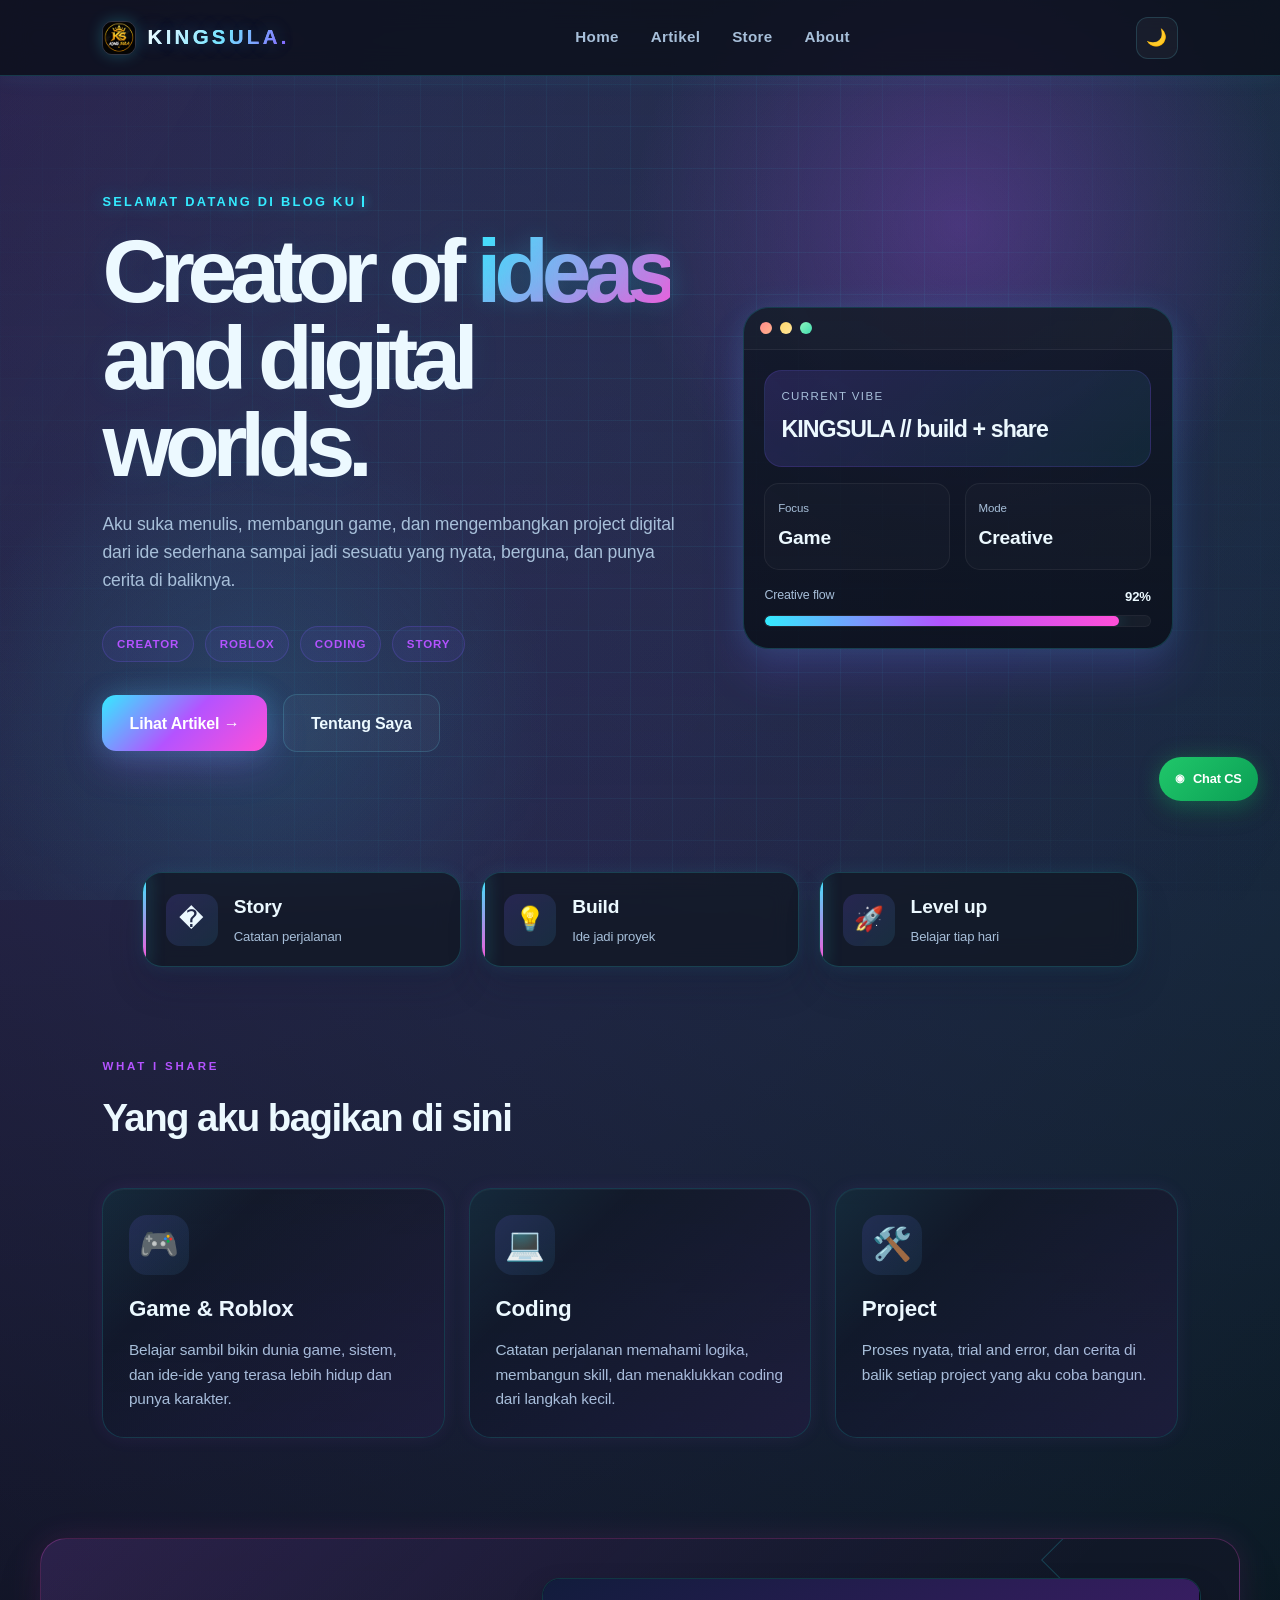
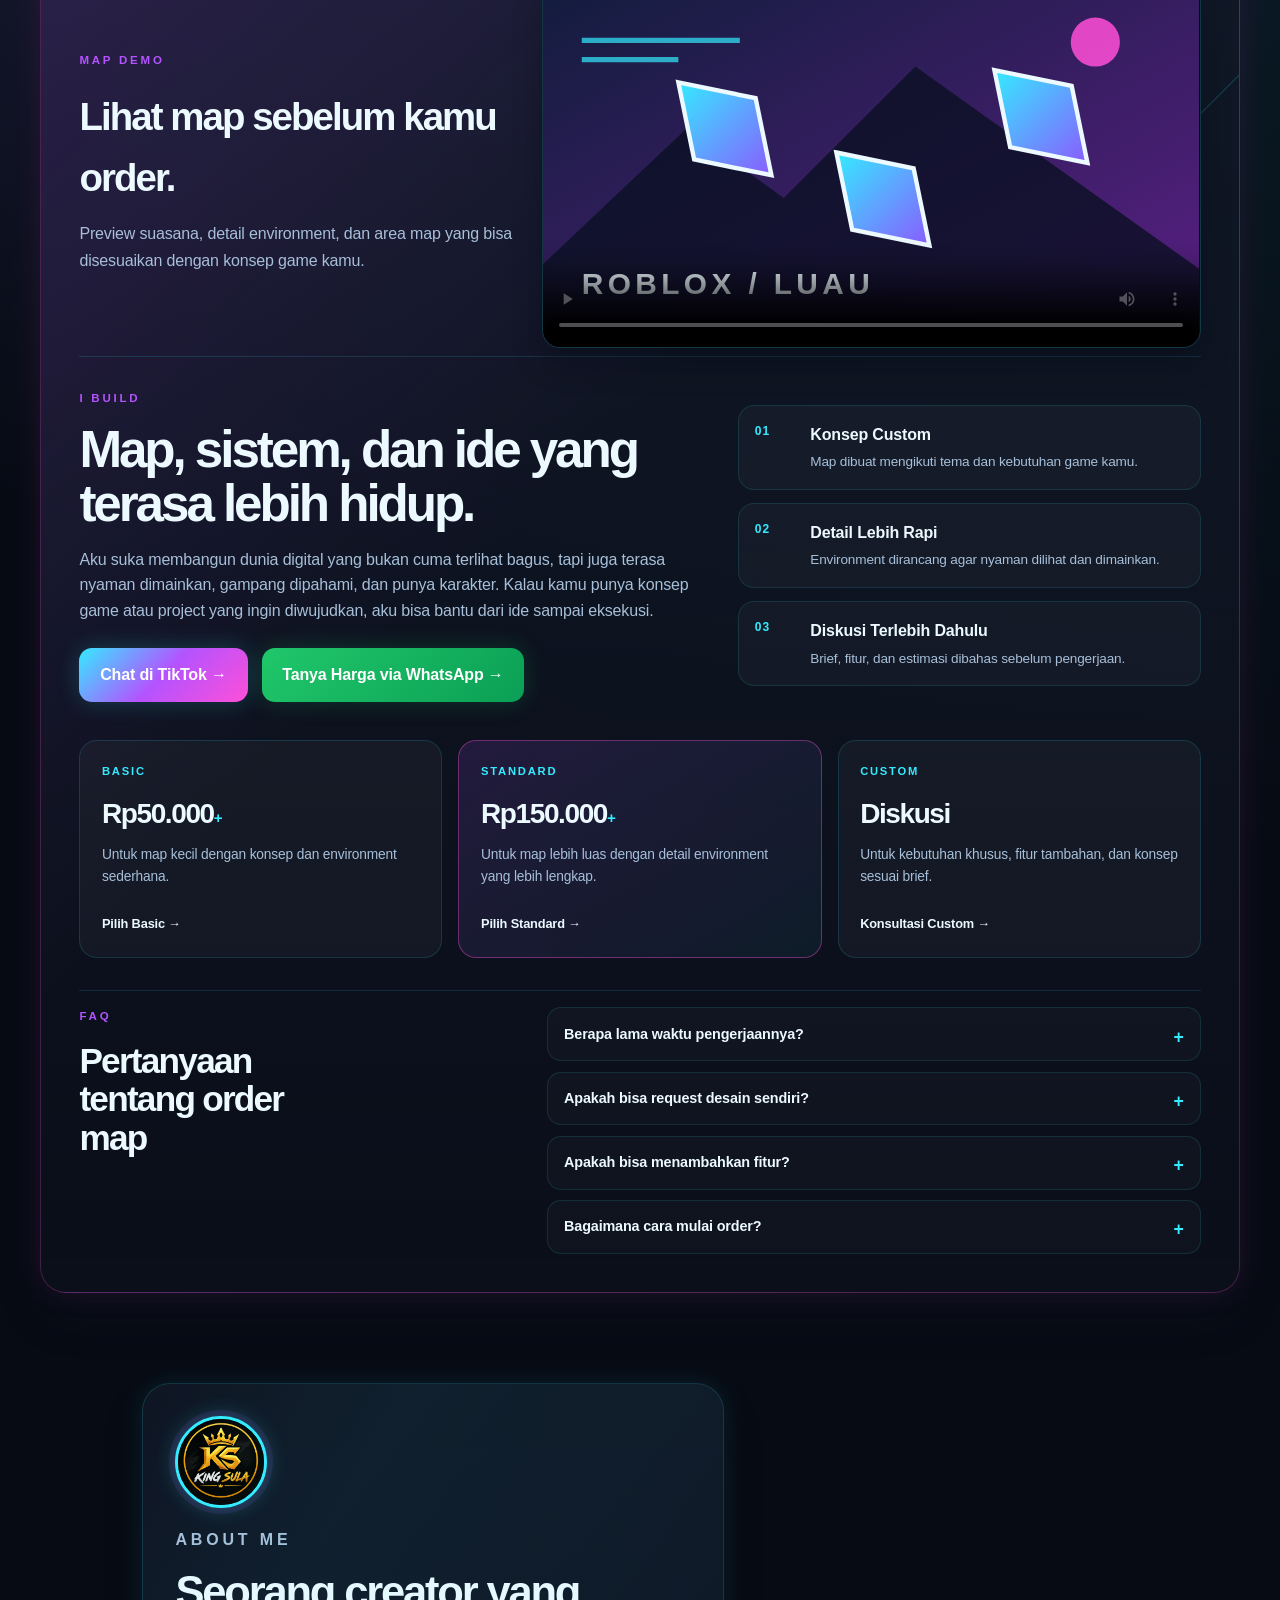
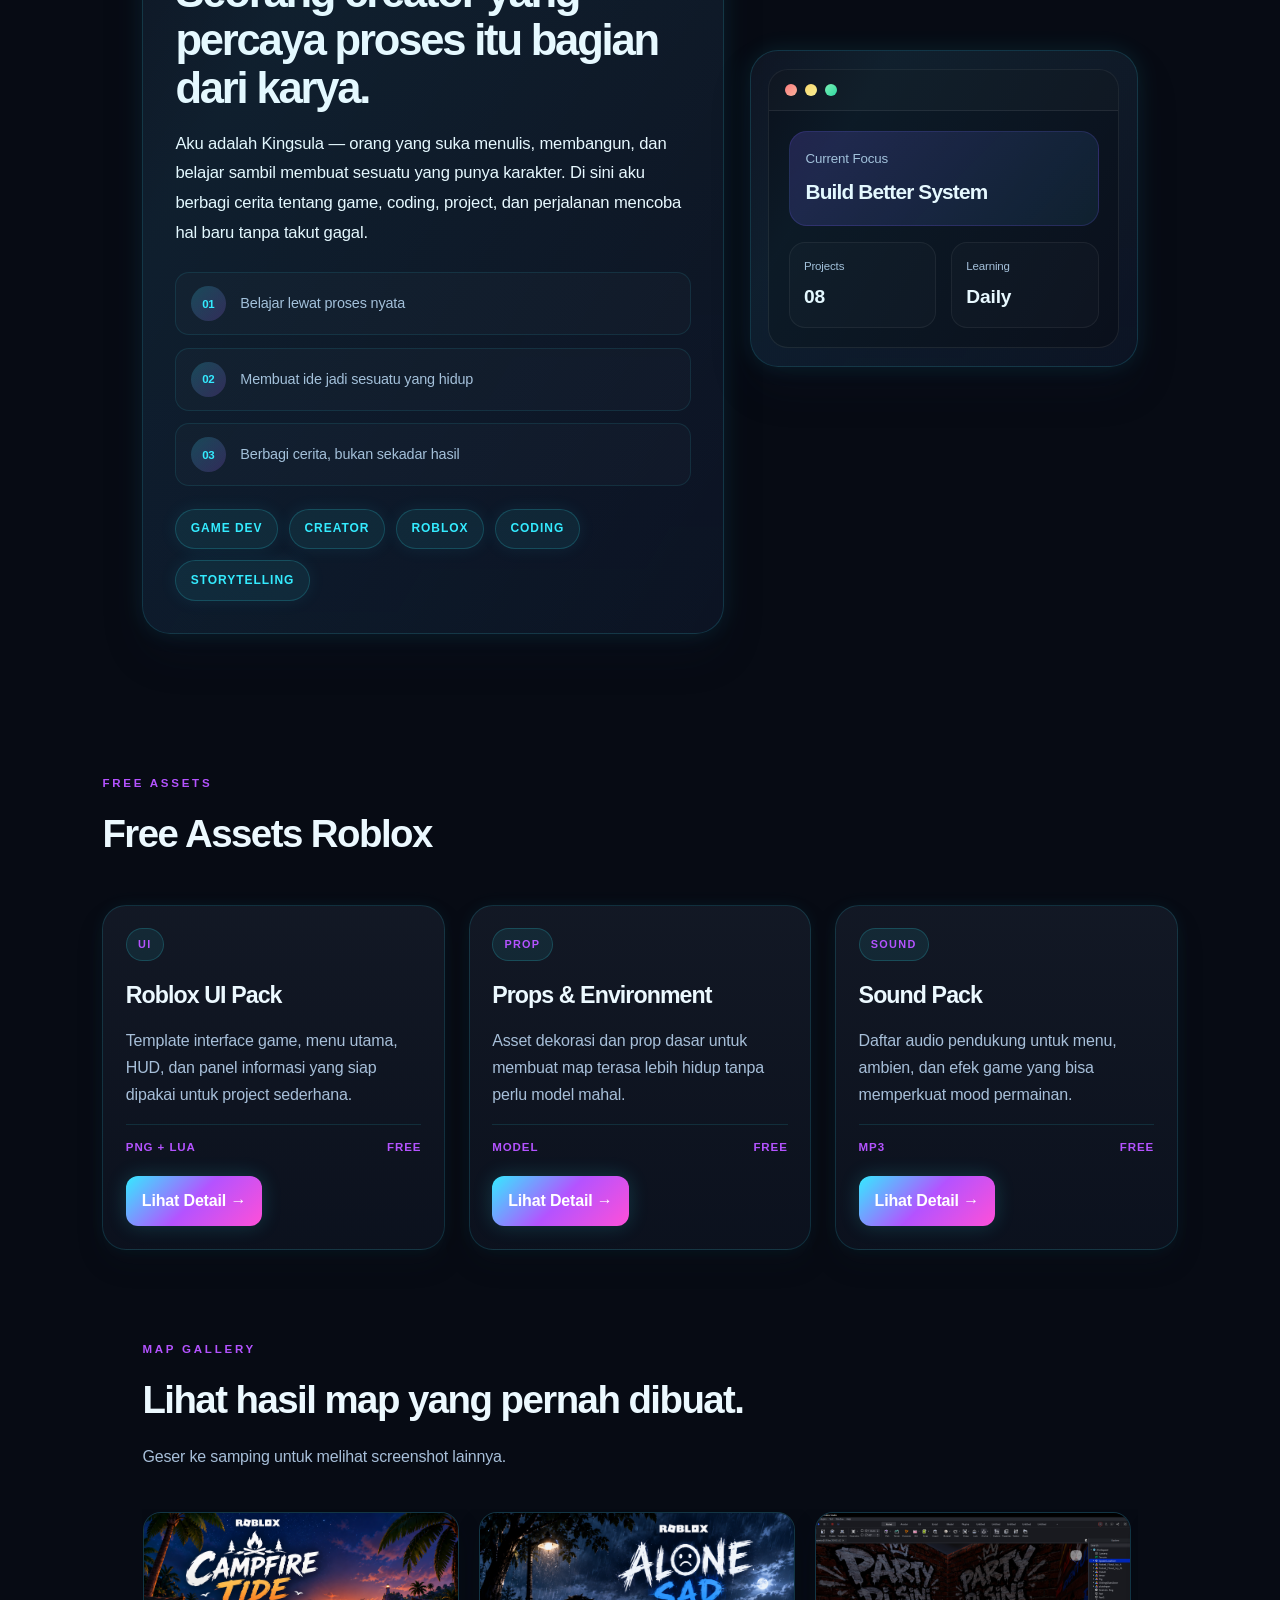
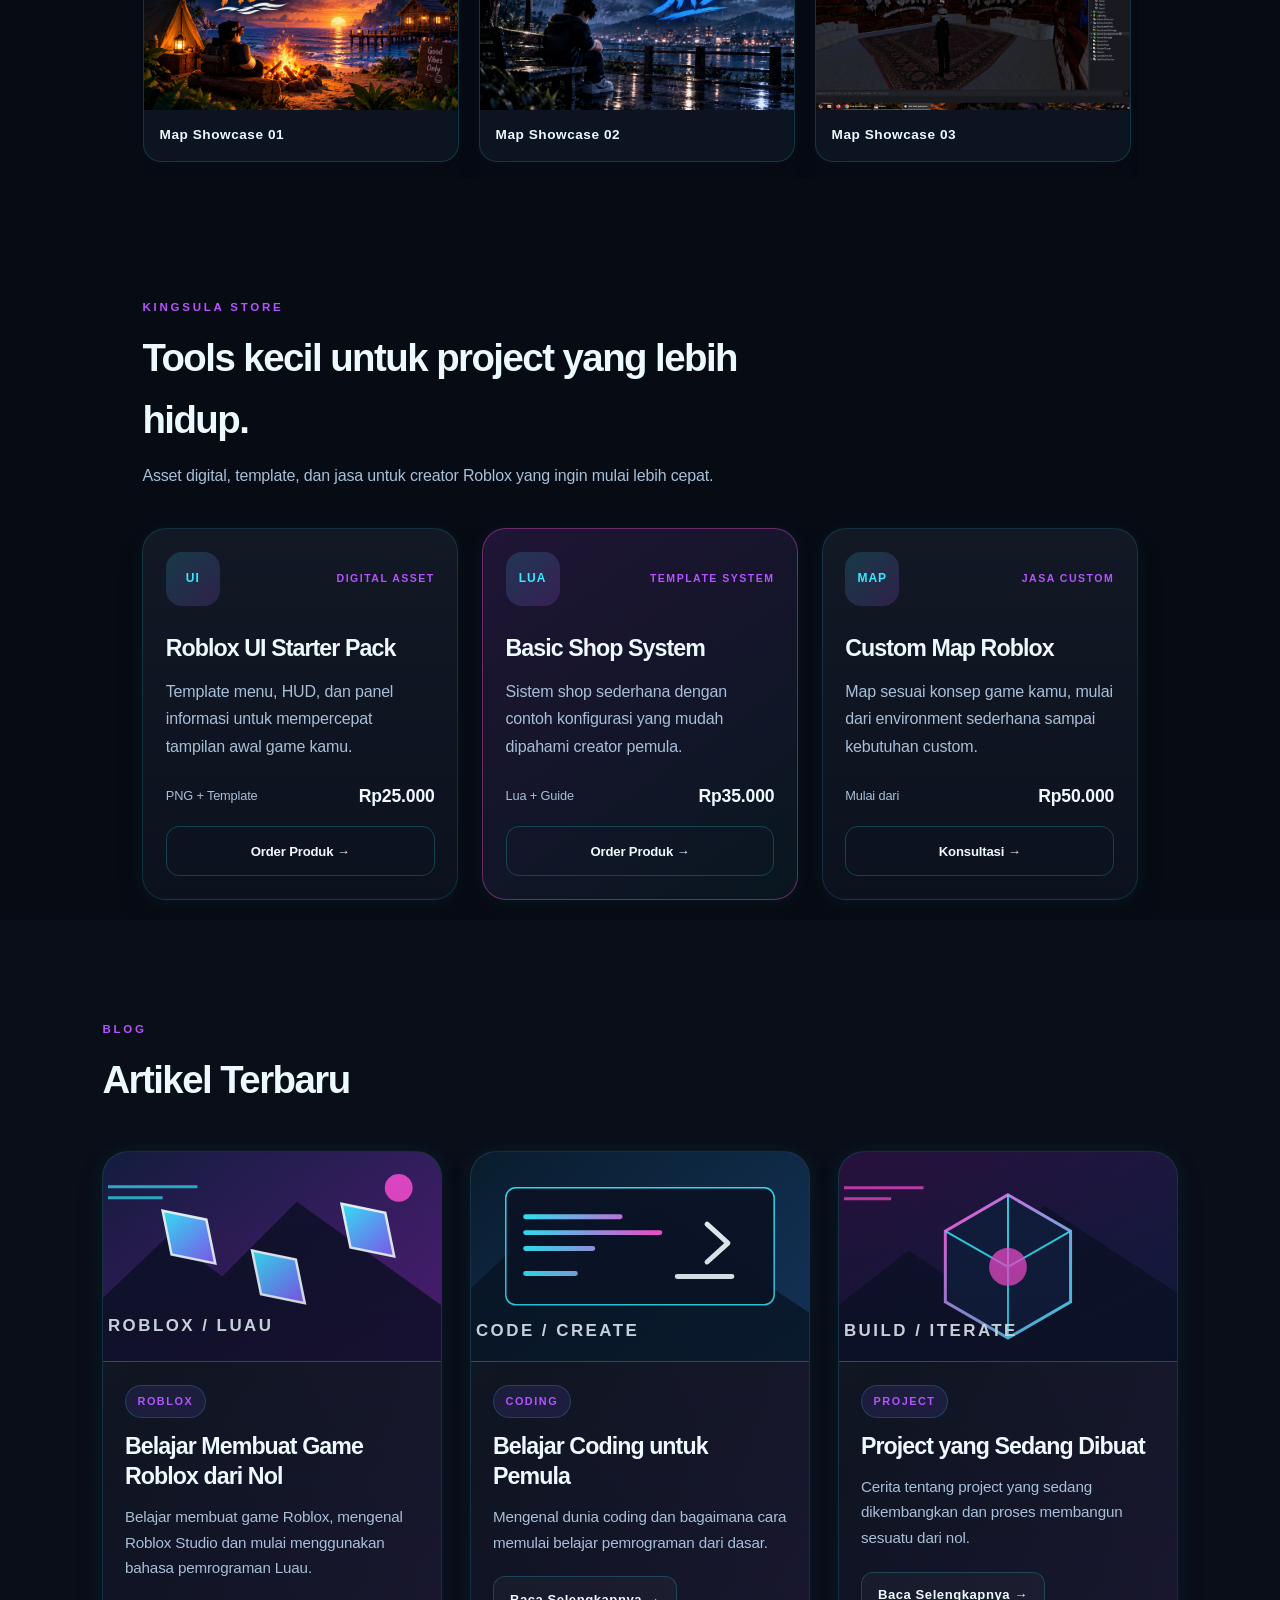
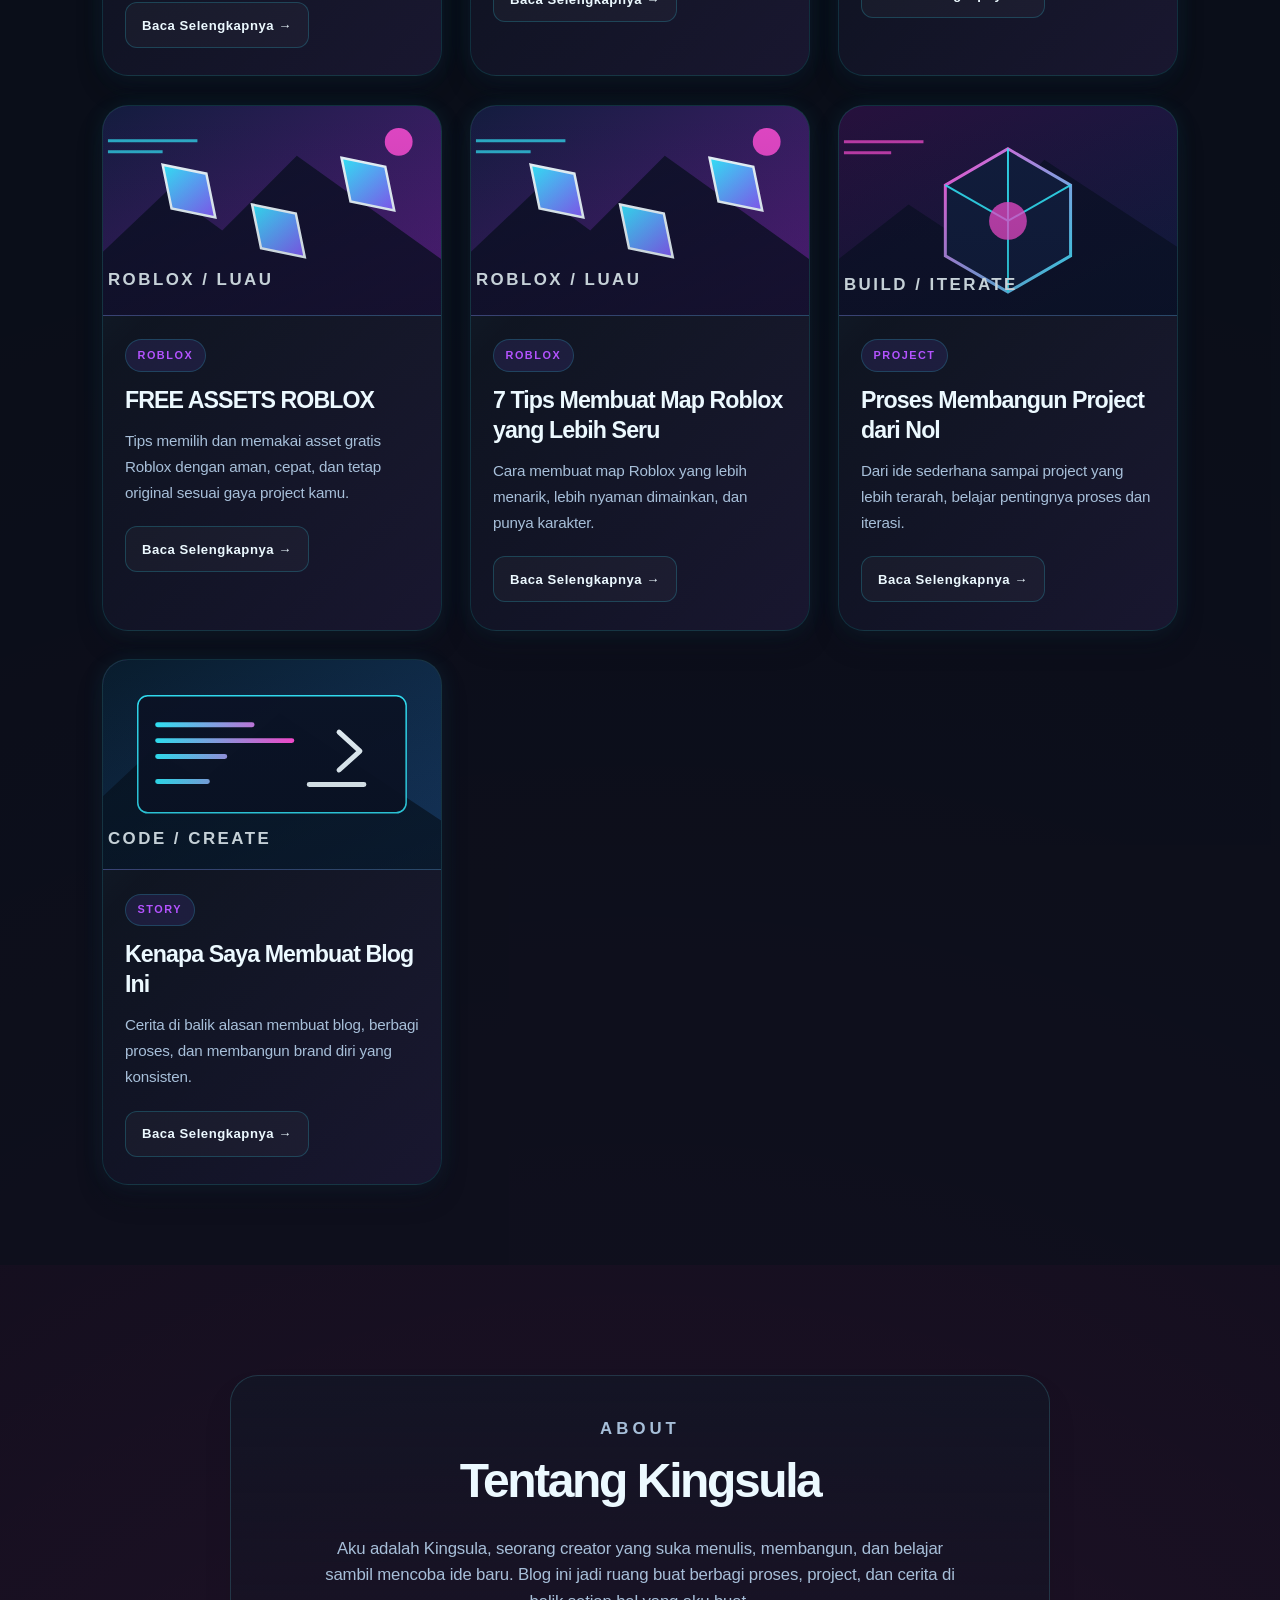
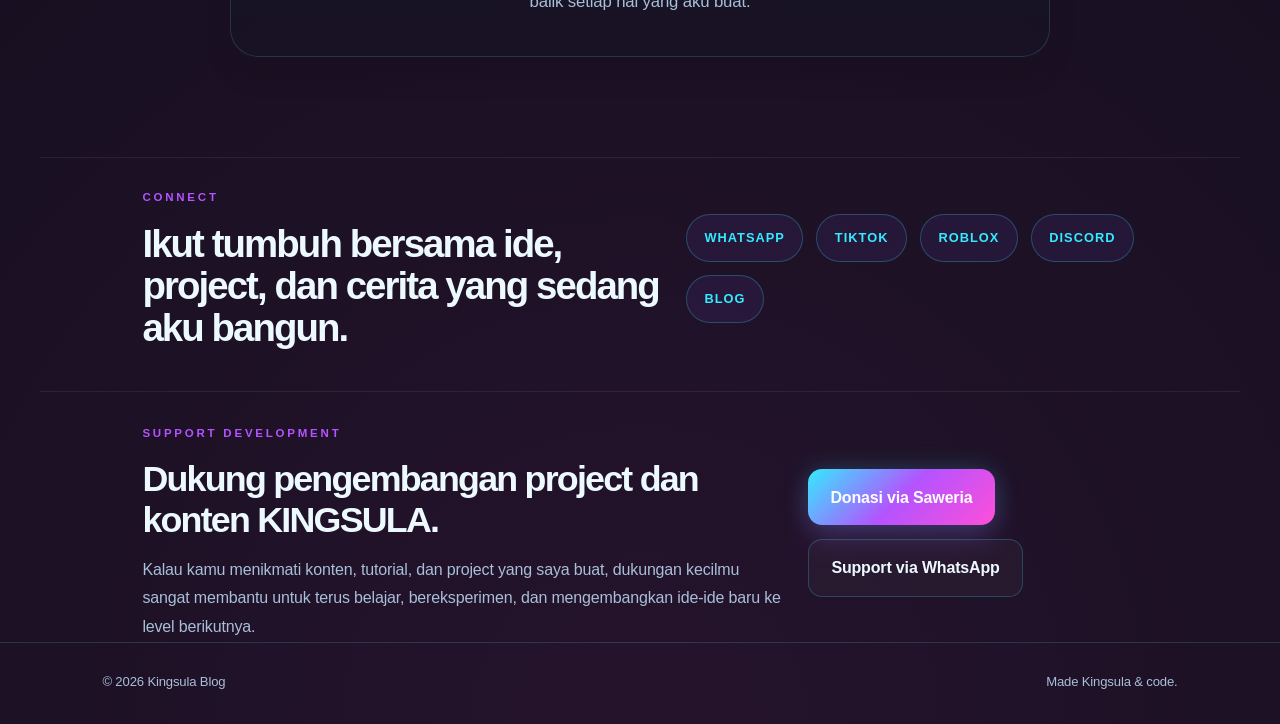
==== commit f7582e1b: "Add files via upload" ====
--- a/index.html
+++ b/index.html
@@ -438,7 +438,7 @@
         <div class="map-gallery-slider">
             <figure class="map-gallery-card"><img src="map-1.png" alt="Screenshot map Roblox 1" onerror="this.src='thumbnail-roblox.svg'"><figcaption>Map Showcase 01</figcaption></figure>
             <figure class="map-gallery-card"><img src="map-2.png" alt="Screenshot map Roblox 2" onerror="this.src='thumbnail-roblox.svg'"><figcaption>Map Showcase 02</figcaption></figure>
-            <figure class="map-gallery-card"><img src="map-3.jpg" alt="Screenshot map Roblox 3" onerror="this.src='thumbnail-roblox.svg'"><figcaption>Map Showcase 03</figcaption></figure>
+            <figure class="map-gallery-card"><img src="map-3.png" alt="Screenshot map Roblox 3" onerror="this.src='thumbnail-roblox.svg'"><figcaption>Map Showcase 03</figcaption></figure>
             <figure class="map-gallery-card"><img src="map-4.jpg" alt="Screenshot map Roblox 4" onerror="this.src='thumbnail-roblox.svg'"><figcaption>Map Showcase 04</figcaption></figure>
             <figure class="map-gallery-card"><img src="map-5.jpg" alt="Screenshot map Roblox 5" onerror="this.src='thumbnail-roblox.svg'"><figcaption>Map Showcase 05</figcaption></figure>
             <figure class="map-gallery-card"><img src="map-6.jpg" alt="Screenshot map Roblox 6" onerror="this.src='thumbnail-roblox.svg'"><figcaption>Map Showcase 06</figcaption></figure>
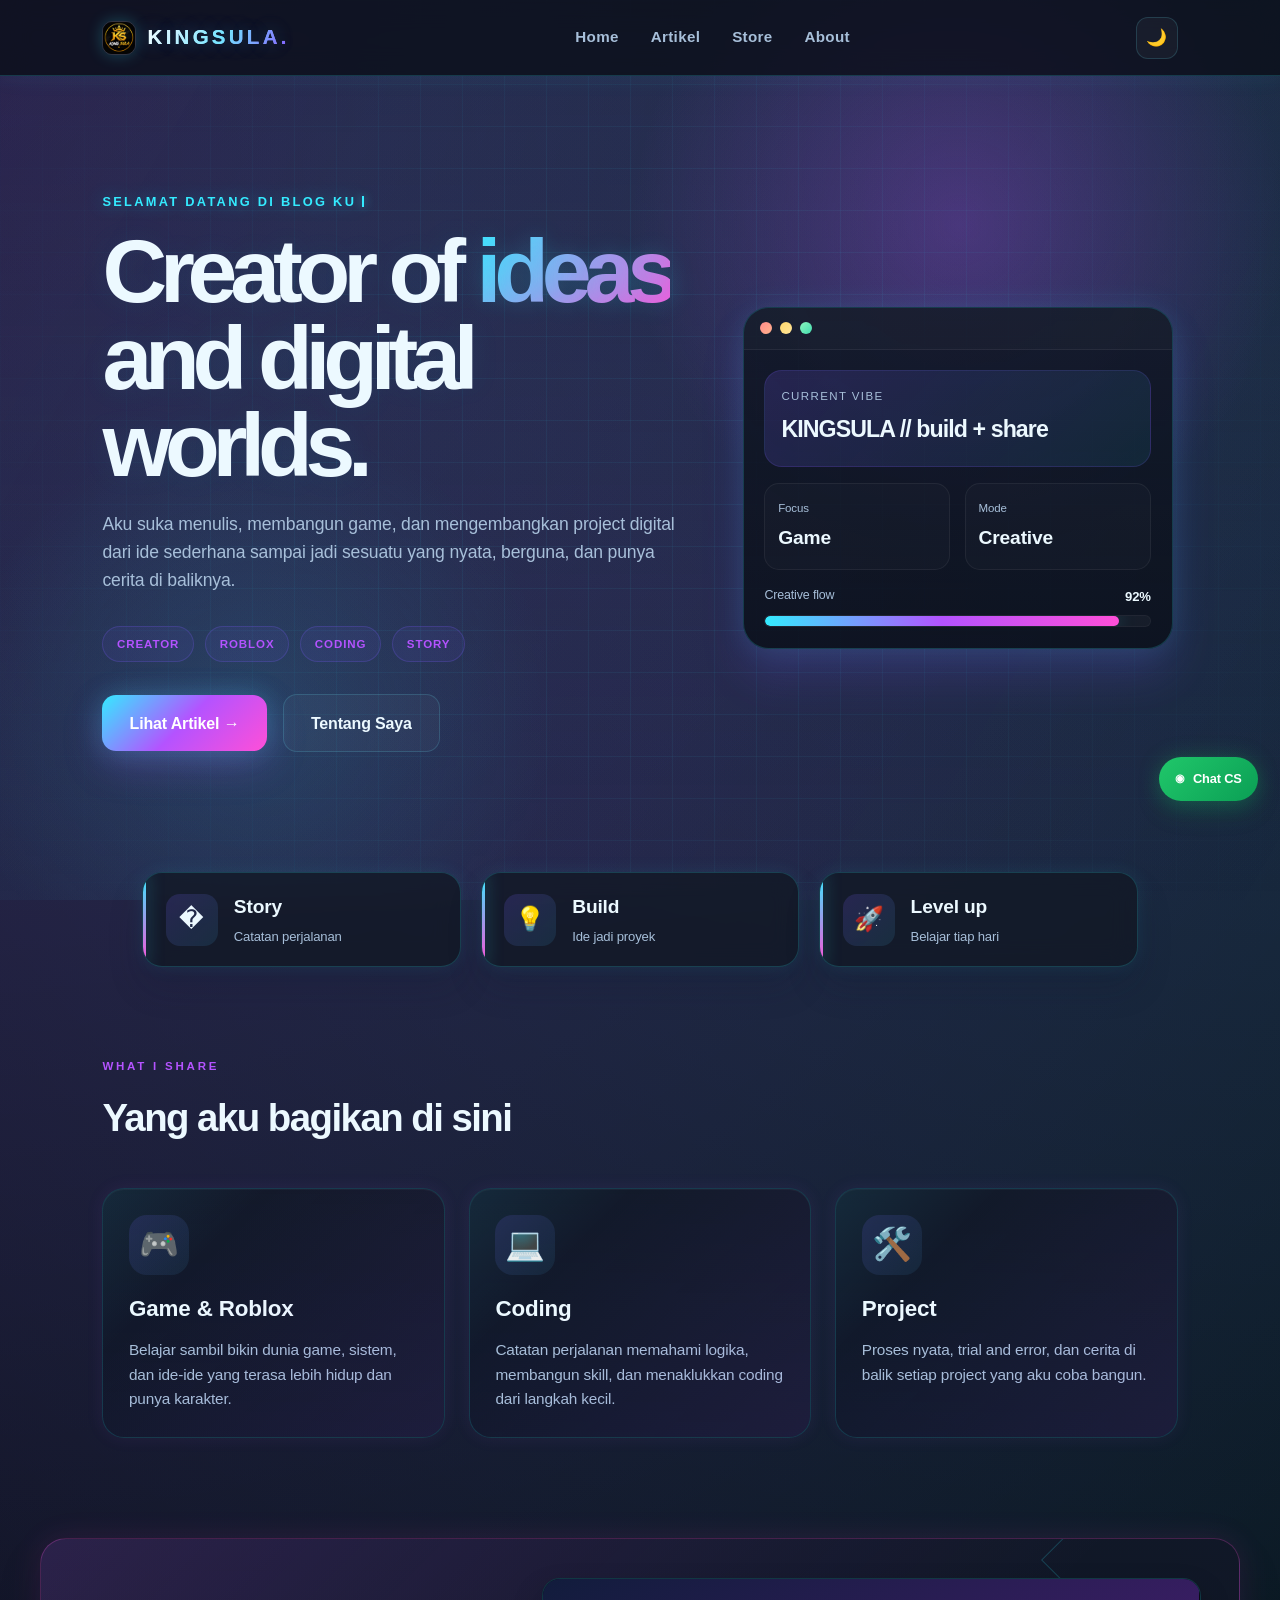
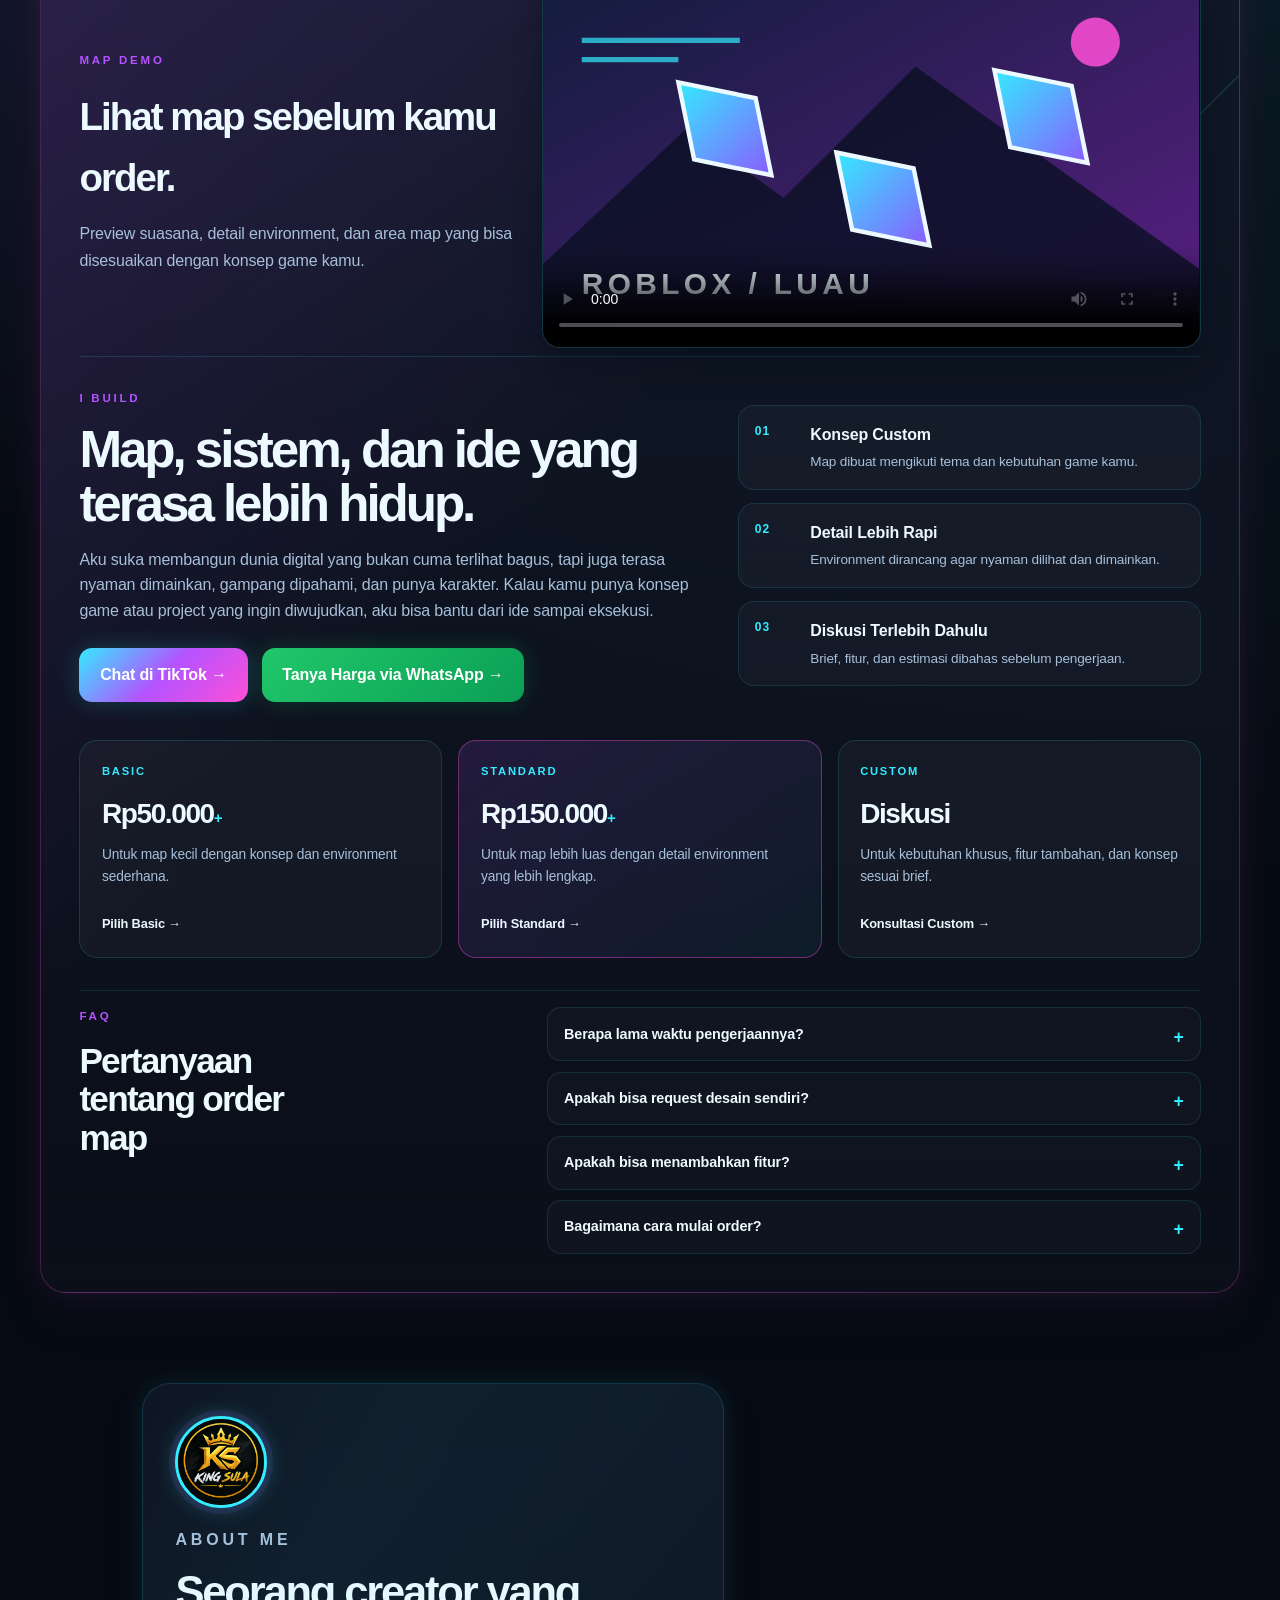
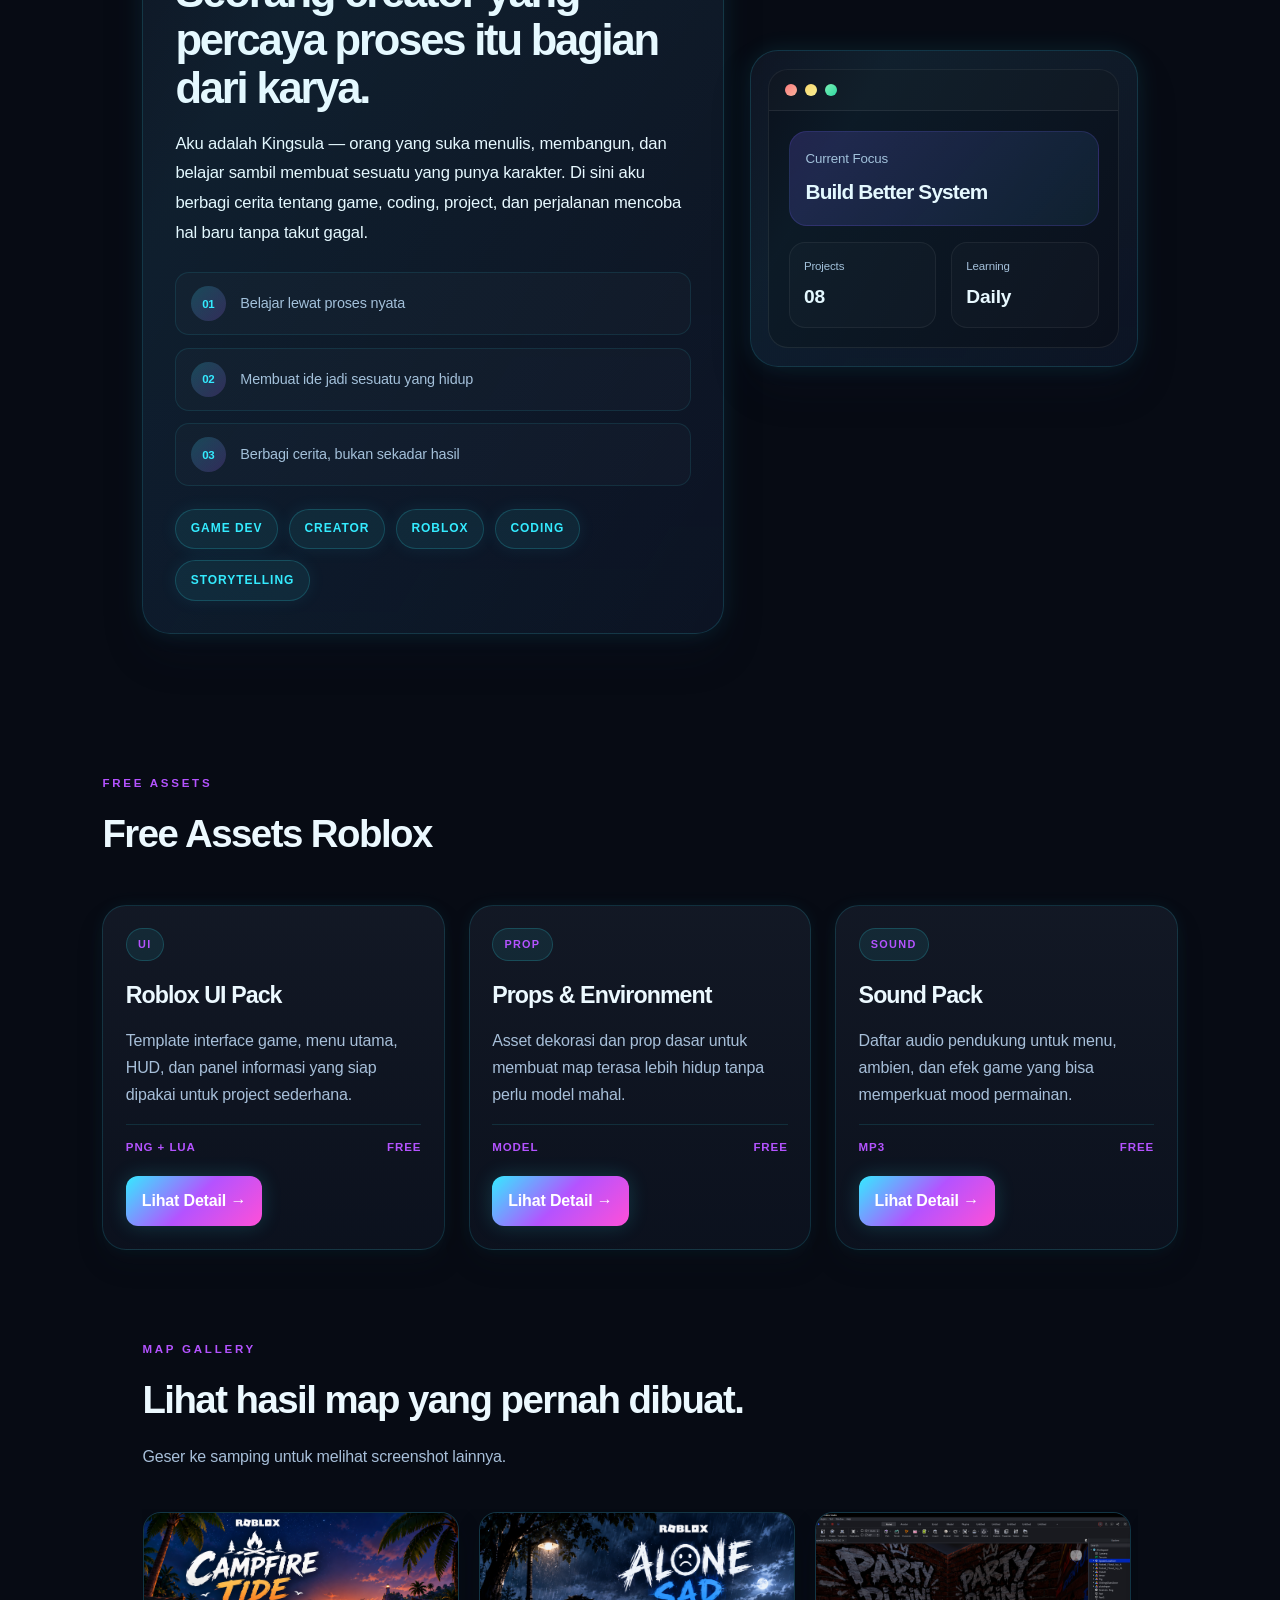
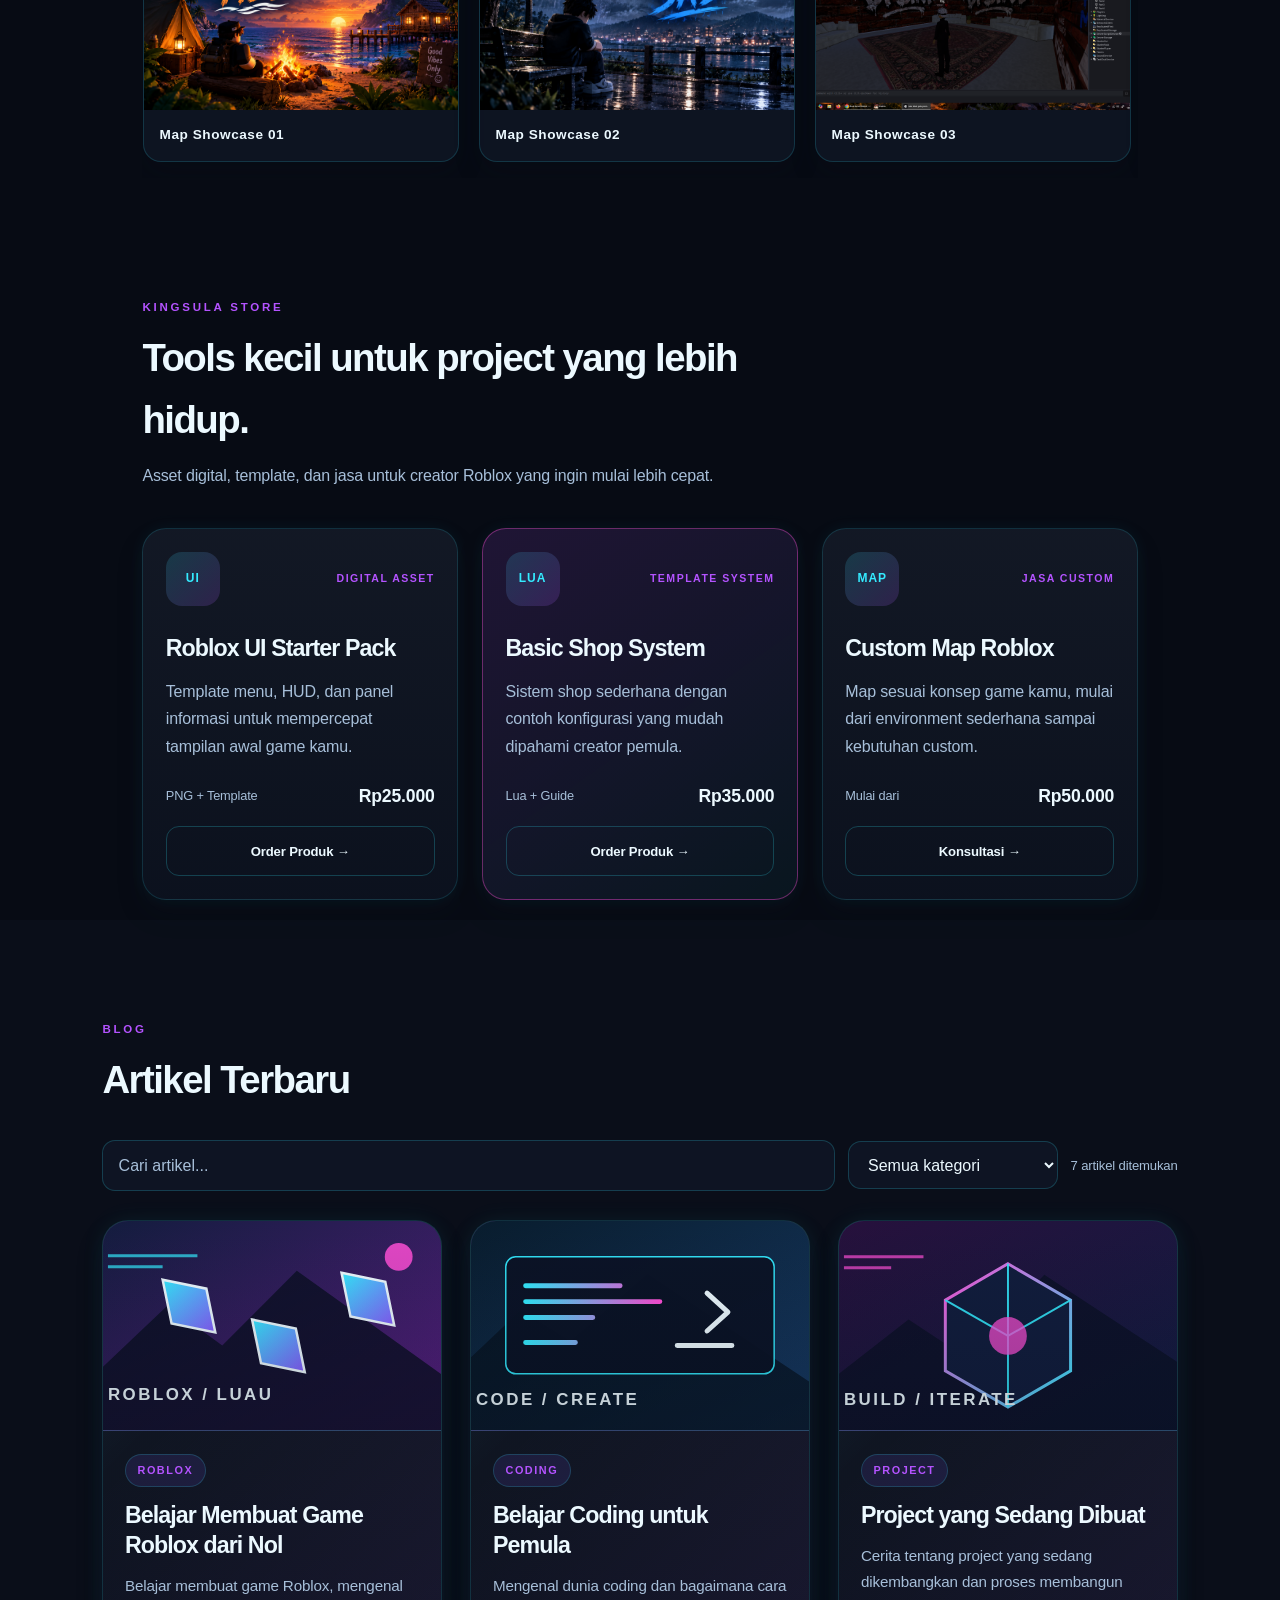
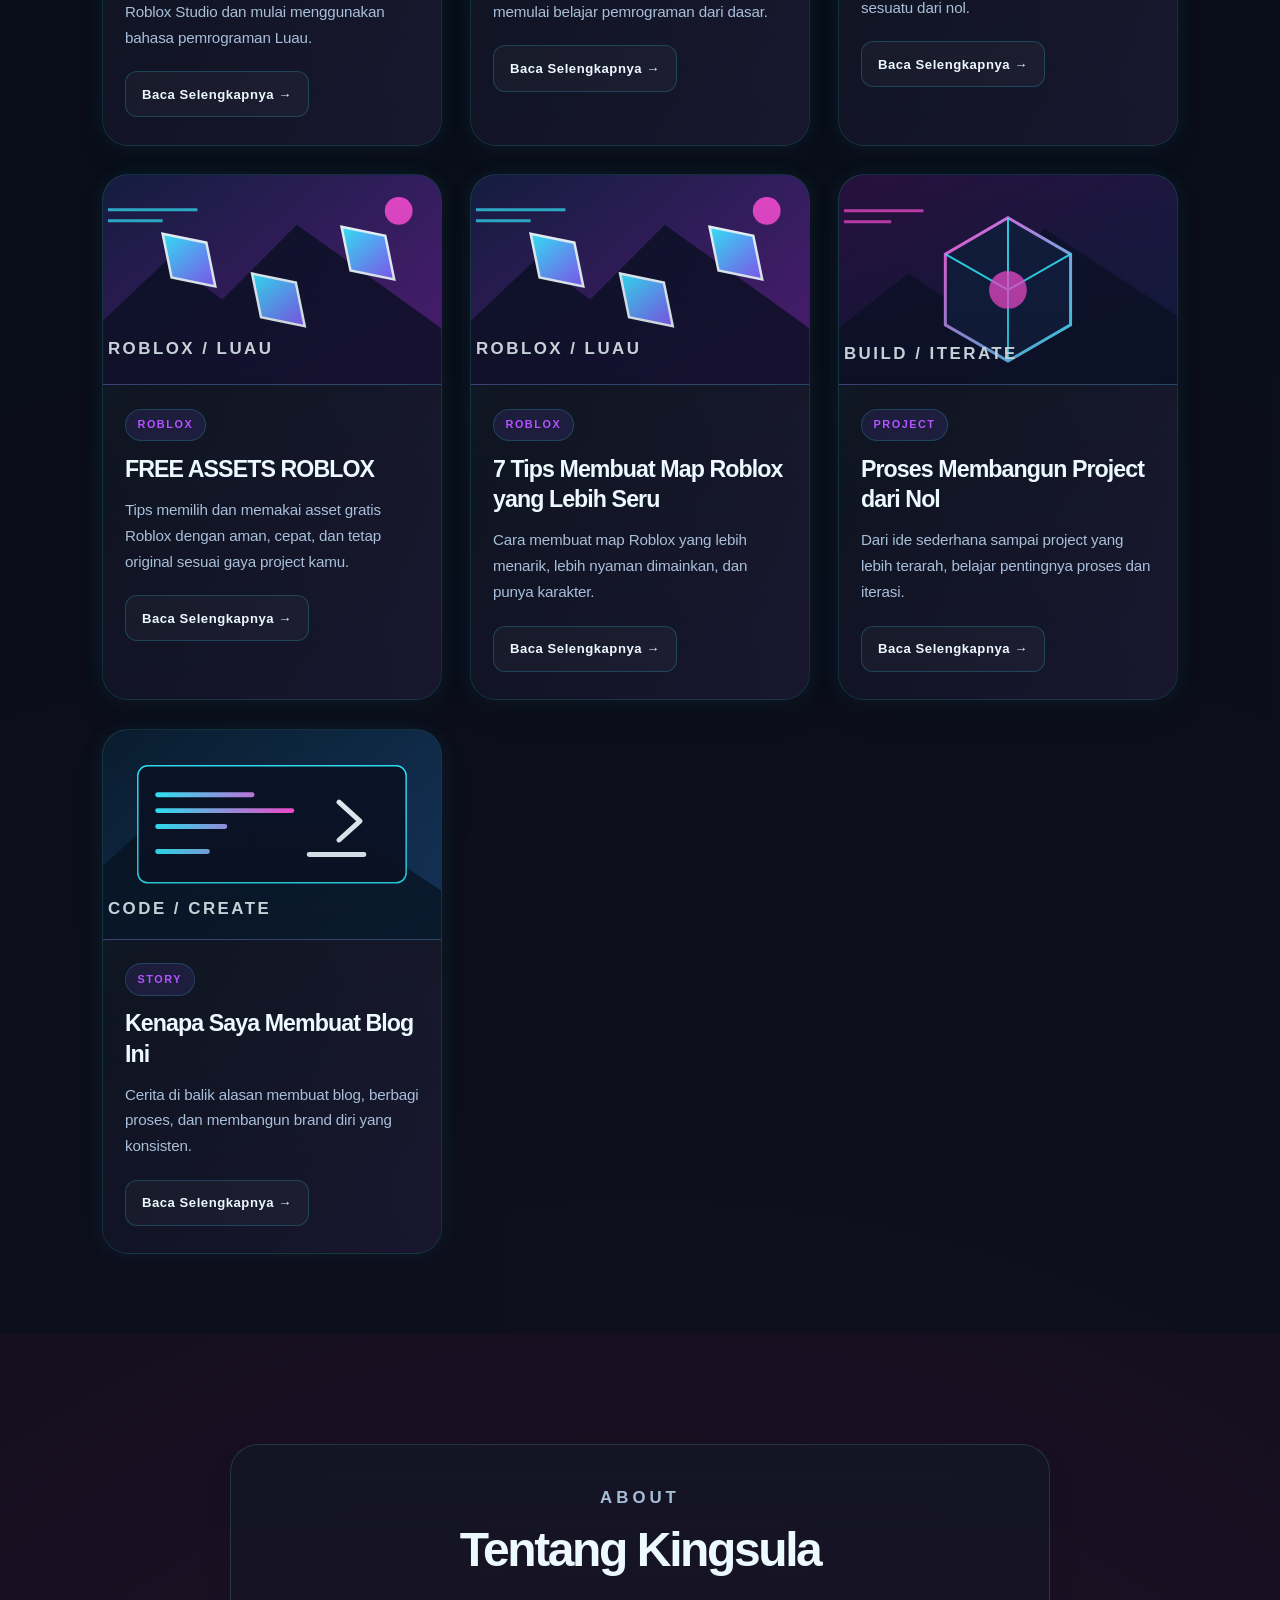
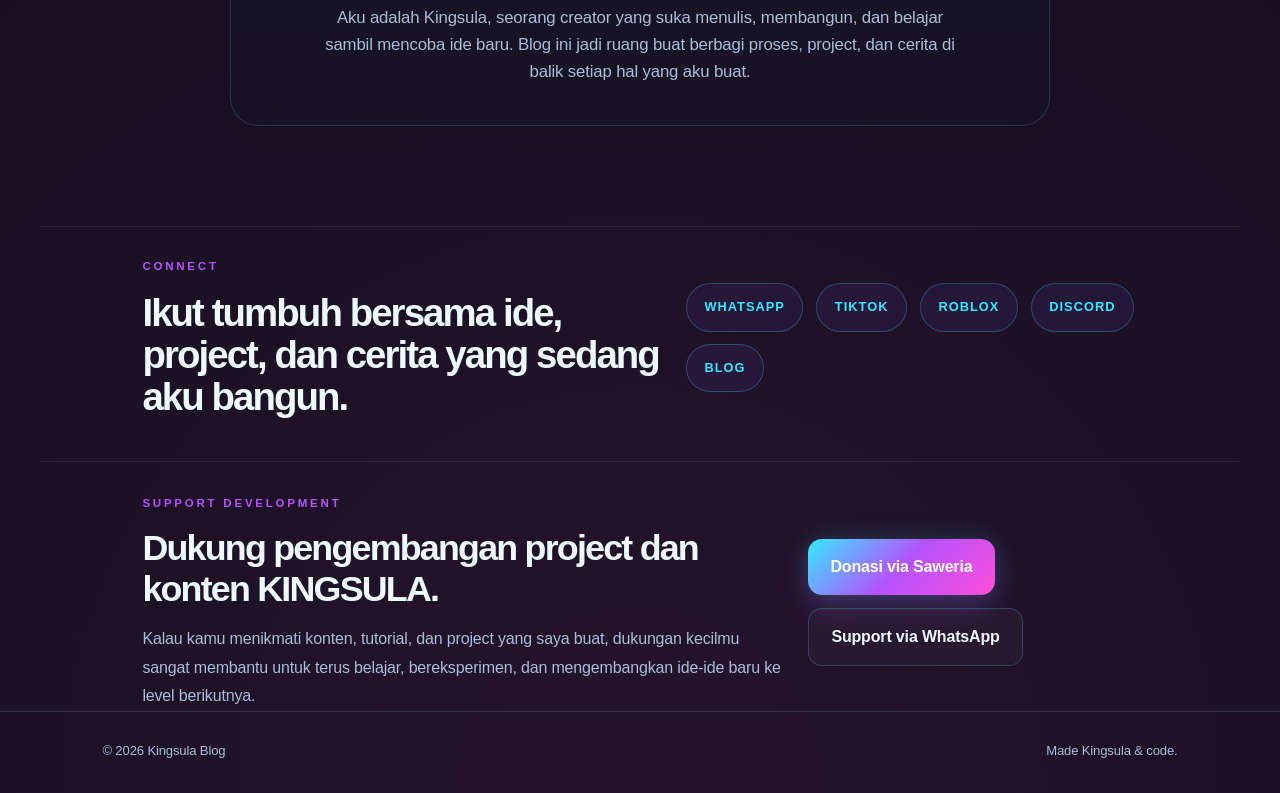
==== commit ce3b583b: "Add files via upload" ====
--- a/index.html
+++ b/index.html
@@ -516,6 +516,26 @@
 
         </div>
 
+        <div class="article-tools" aria-label="Alat pencarian artikel">
+            <label class="article-search">
+                <span class="sr-only">Cari artikel</span>
+                <input id="articleSearch" type="search" placeholder="Cari artikel..." autocomplete="off">
+            </label>
+
+            <label class="article-filter">
+                <span class="sr-only">Filter kategori</span>
+                <select id="articleCategory">
+                    <option value="all">Semua kategori</option>
+                    <option value="roblox">Roblox</option>
+                    <option value="coding">Coding</option>
+                    <option value="project">Project</option>
+                    <option value="story">Story</option>
+                </select>
+            </label>
+
+            <p class="article-result" id="articleResult" aria-live="polite"></p>
+        </div>
+
 
         <div class="article-grid">
 
@@ -764,6 +784,10 @@
 
 
         </div>
+
+        <p class="article-empty" id="articleEmpty" hidden>
+            Artikel yang kamu cari belum ditemukan. Coba kata kunci atau kategori lain.
+        </p>
 
     </section>
 
--- a/style.css
+++ b/style.css
@@ -1242,6 +1242,75 @@
     margin-top: 0.7rem;
     font-size: clamp(2rem, 3vw, 3rem);
     letter-spacing: -0.04em;
+}
+
+.article-tools {
+    display: grid;
+    grid-template-columns: minmax(220px, 1fr) 210px auto;
+    align-items: center;
+    gap: 0.8rem;
+    margin: -0.7rem 0 1.8rem;
+}
+
+.article-search input,
+.article-filter select {
+    width: 100%;
+    min-height: 48px;
+    padding: 0.75rem 0.95rem;
+    border: 1px solid rgba(52, 235, 255, 0.2);
+    border-radius: 13px;
+    outline: none;
+    background: rgba(17, 24, 39, 0.78);
+    color: var(--text);
+    font: inherit;
+    transition: border-color 0.2s ease, box-shadow 0.2s ease;
+}
+
+.article-search input::placeholder {
+    color: var(--muted);
+}
+
+.article-search input:focus,
+.article-filter select:focus {
+    border-color: var(--accent);
+    box-shadow: 0 0 0 3px rgba(52, 235, 255, 0.12);
+}
+
+.article-filter select option {
+    background: var(--panel-strong);
+    color: var(--text);
+}
+
+.article-result {
+    color: var(--muted);
+    font-size: 0.82rem;
+    text-align: right;
+    white-space: nowrap;
+}
+
+.article-empty {
+    margin-top: 1.6rem;
+    padding: 1.2rem;
+    border: 1px dashed rgba(52, 235, 255, 0.24);
+    border-radius: 16px;
+    color: var(--muted);
+    text-align: center;
+}
+
+.article-card[hidden] {
+    display: none;
+}
+
+.sr-only {
+    position: absolute;
+    width: 1px;
+    height: 1px;
+    padding: 0;
+    margin: -1px;
+    overflow: hidden;
+    clip: rect(0, 0, 0, 0);
+    white-space: nowrap;
+    border: 0;
 }
 
 .assets-showcase {
@@ -2321,6 +2390,15 @@
         grid-template-columns: 1fr;
     }
 
+    .article-tools {
+        grid-template-columns: 1fr 1fr;
+    }
+
+    .article-result {
+        grid-column: 1 / -1;
+        text-align: left;
+    }
+
     .faq-block {
         grid-template-columns: 1fr;
         gap: 1rem;
@@ -2409,6 +2487,14 @@
         gap: 0.9rem;
     }
 
+    .article-tools {
+        grid-template-columns: 1fr;
+    }
+
+    .article-result {
+        grid-column: auto;
+    }
+
     .map-demo {
         grid-template-columns: 1fr;
         gap: 1rem;
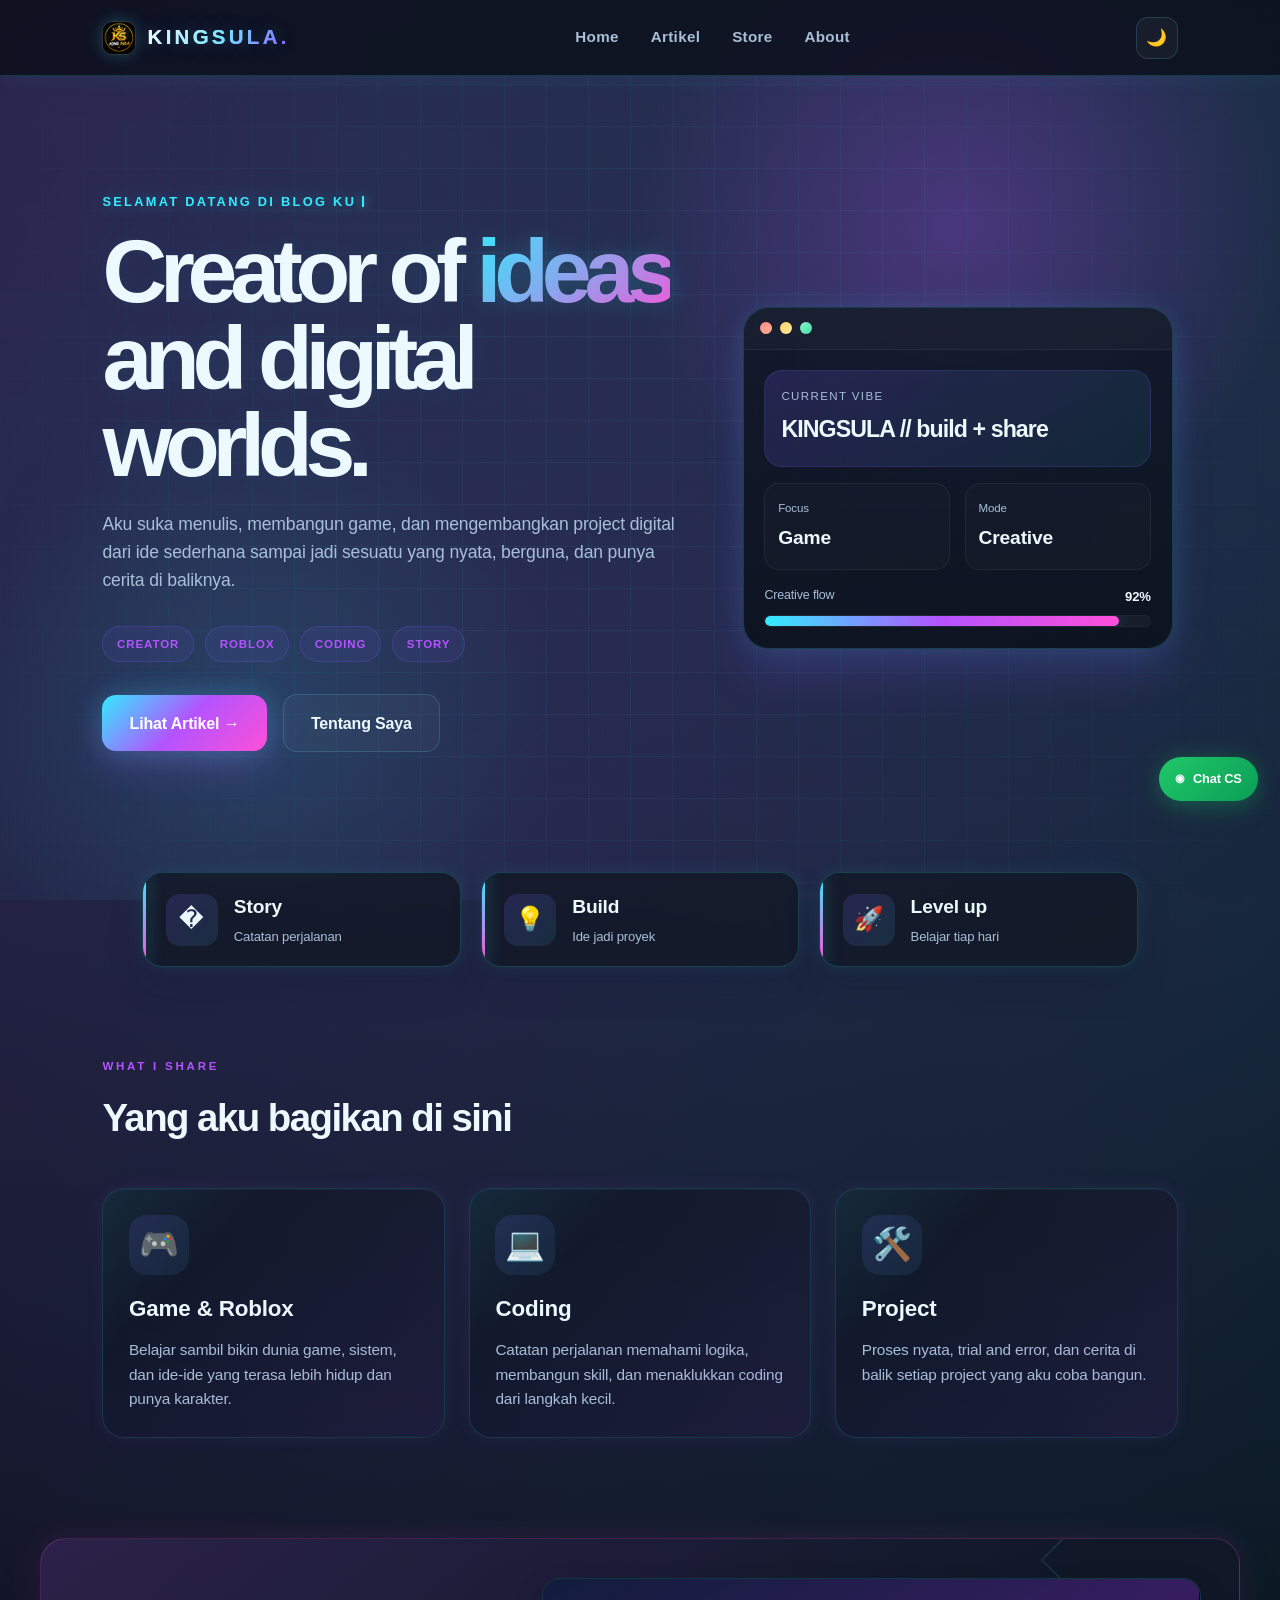
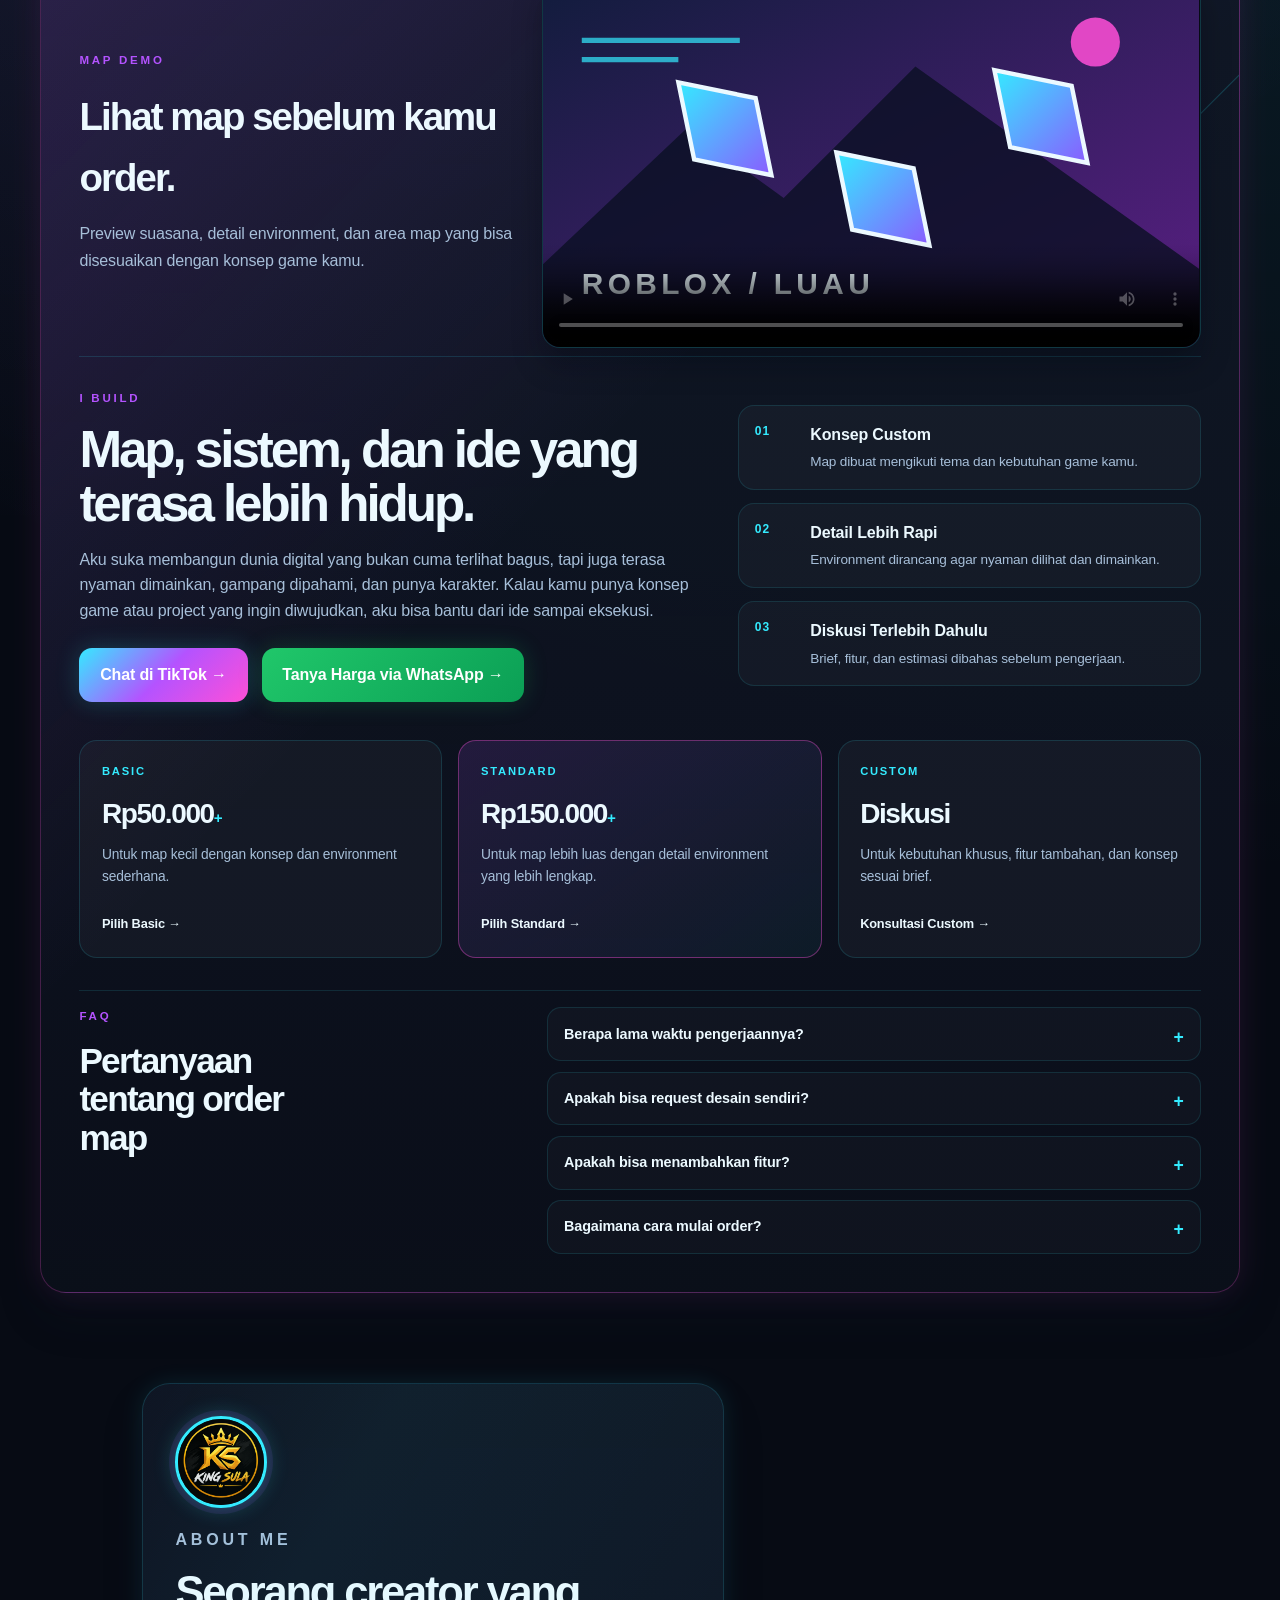
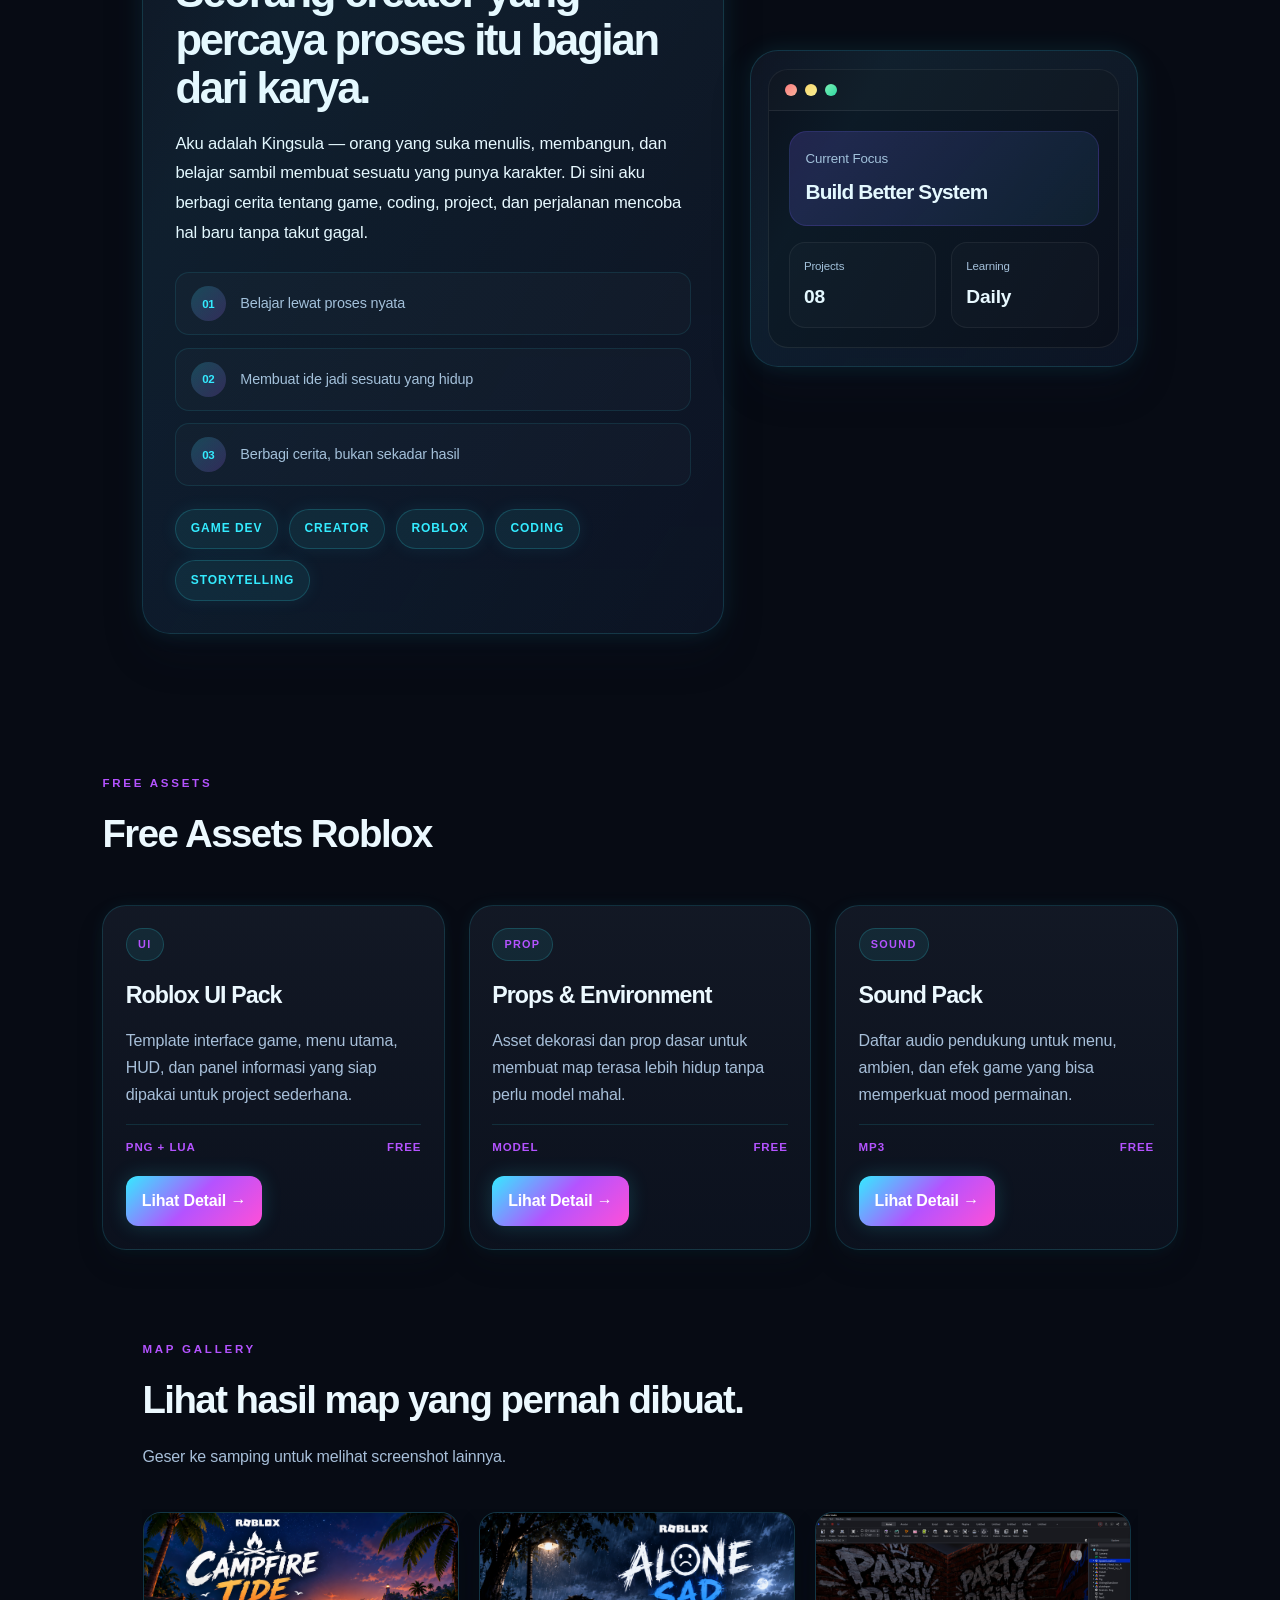
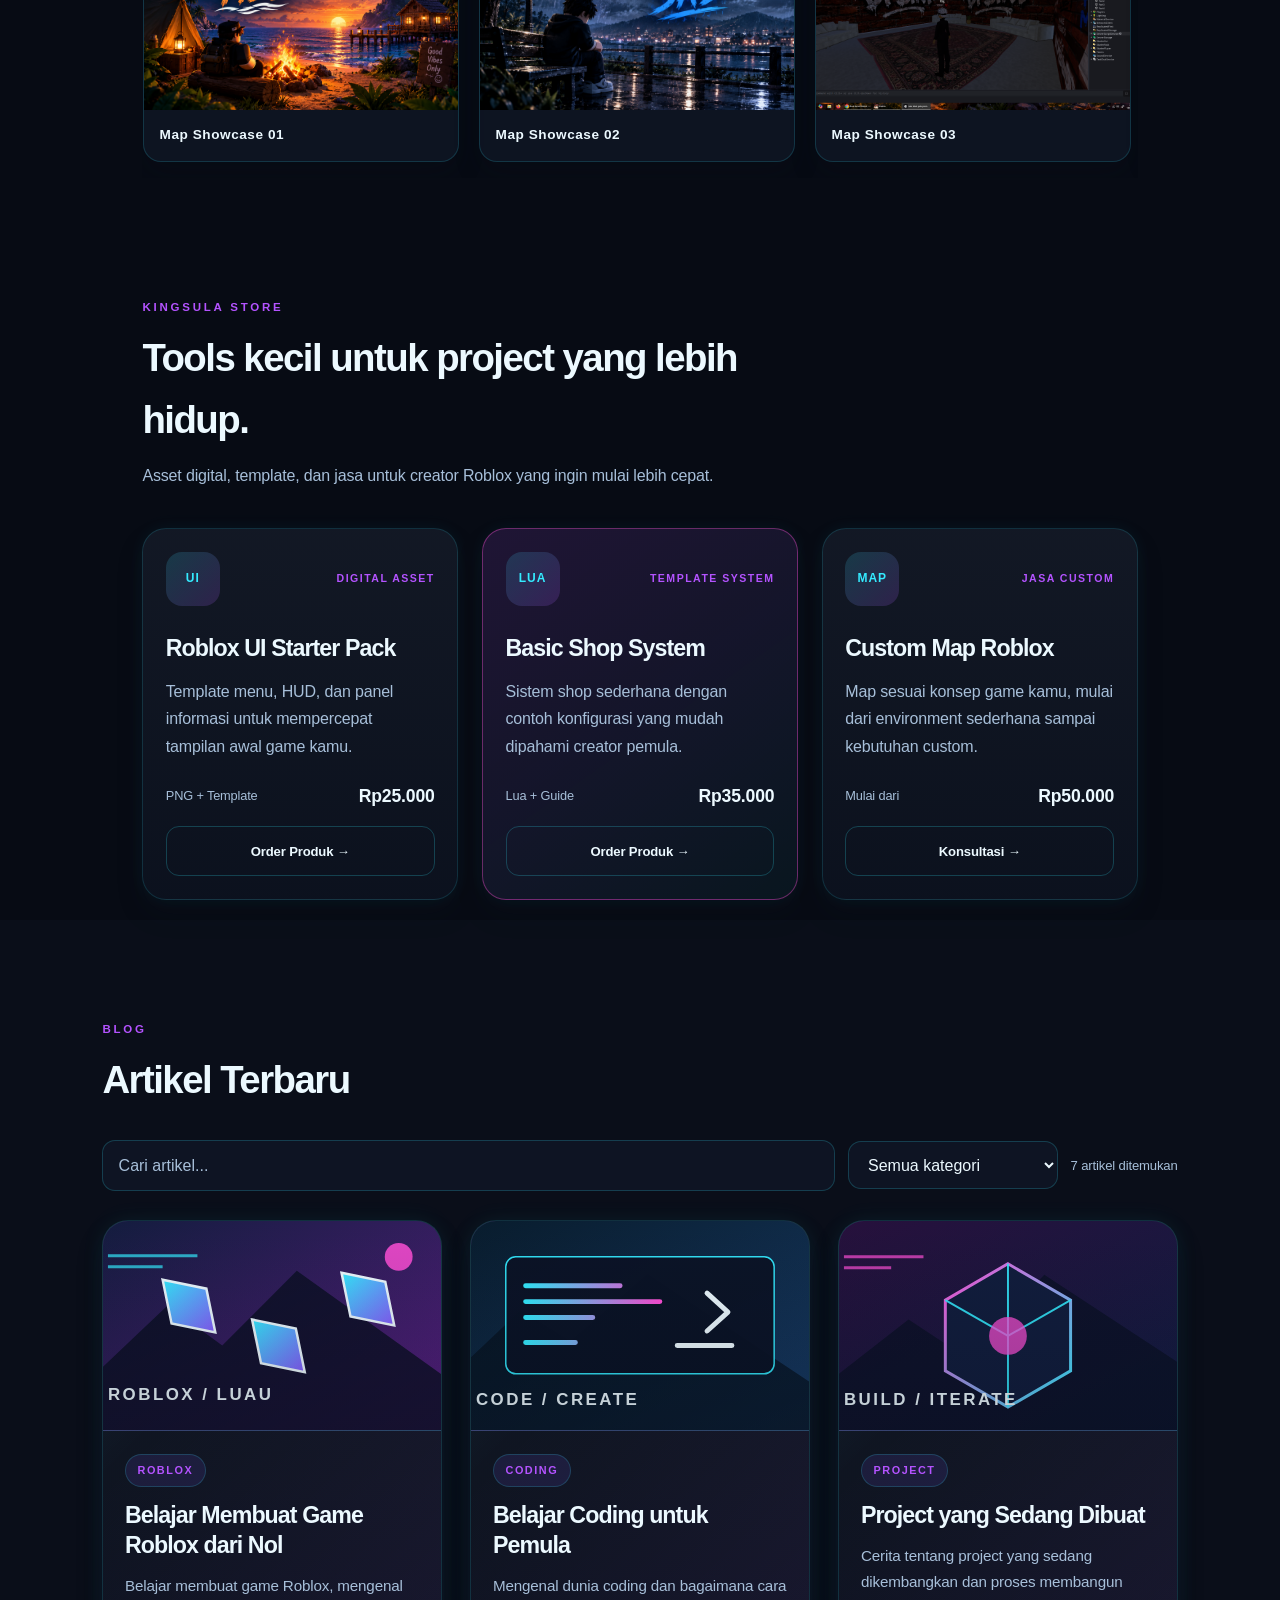
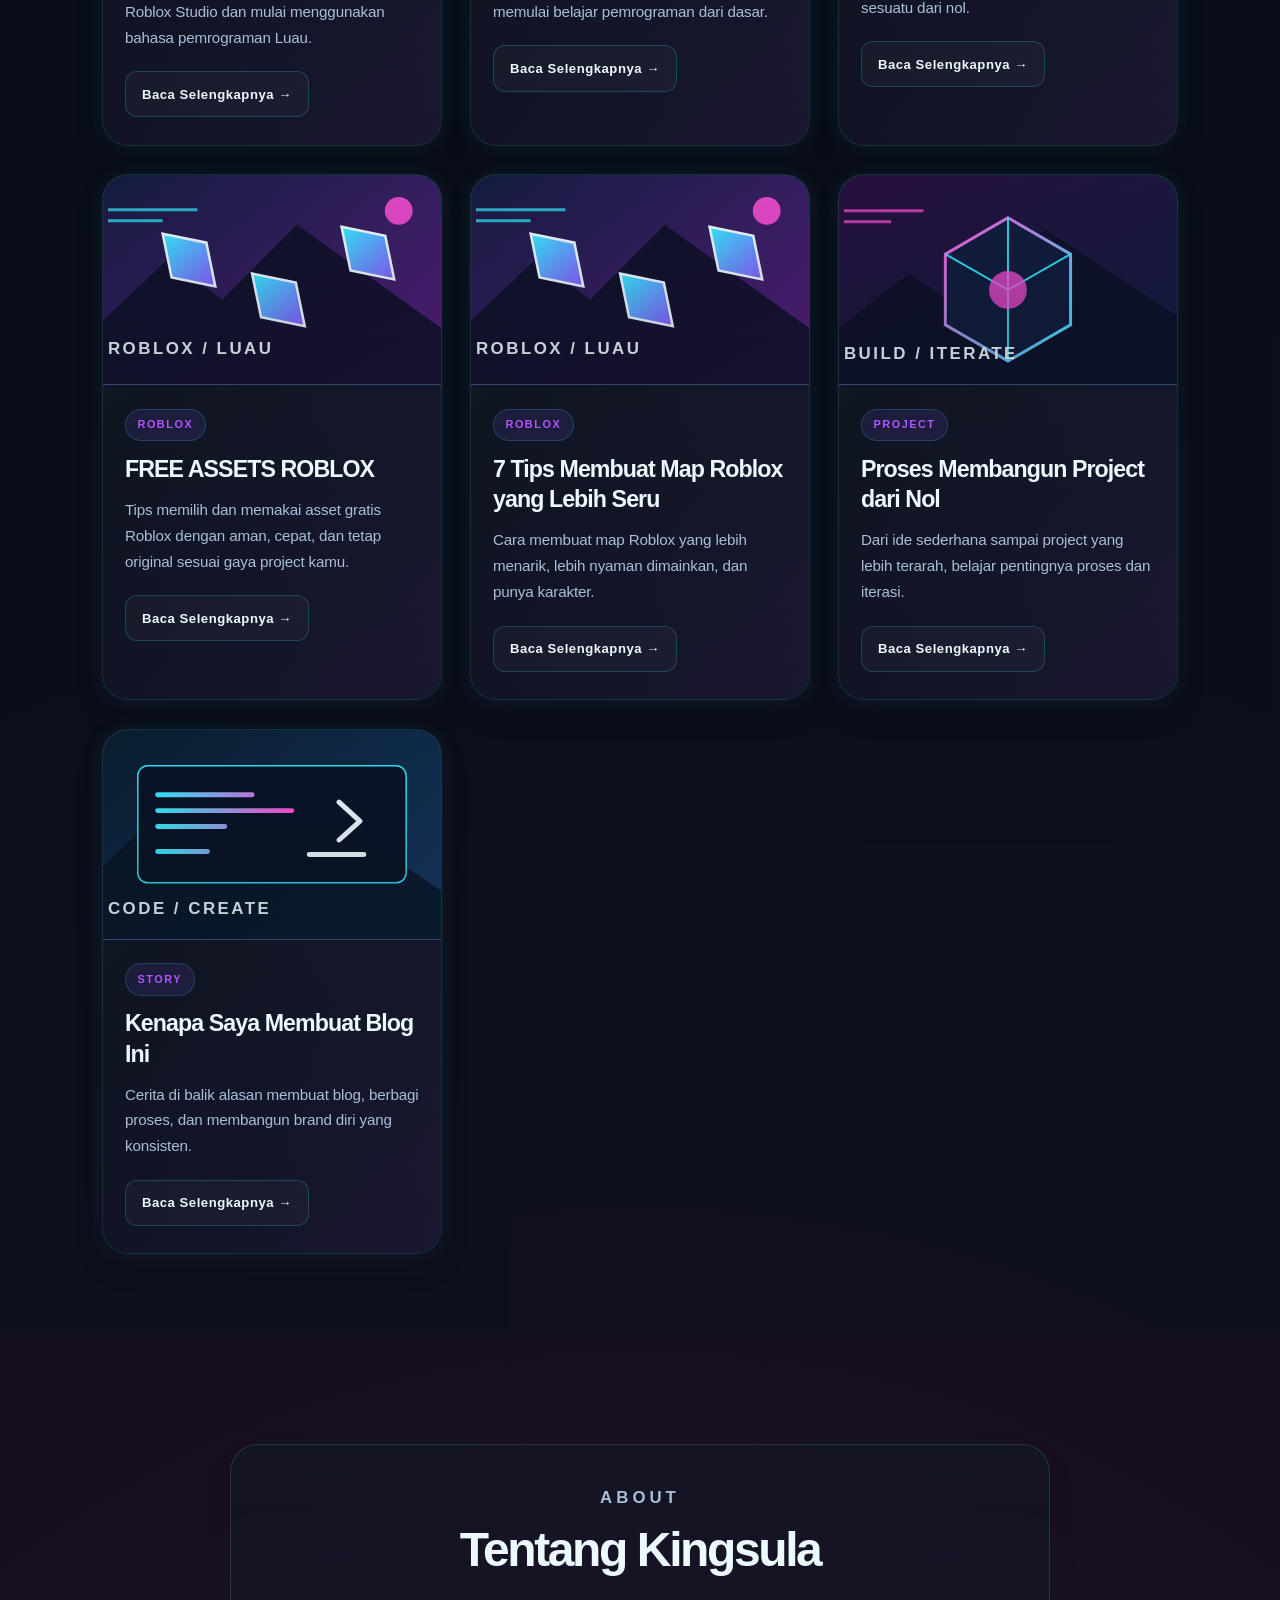
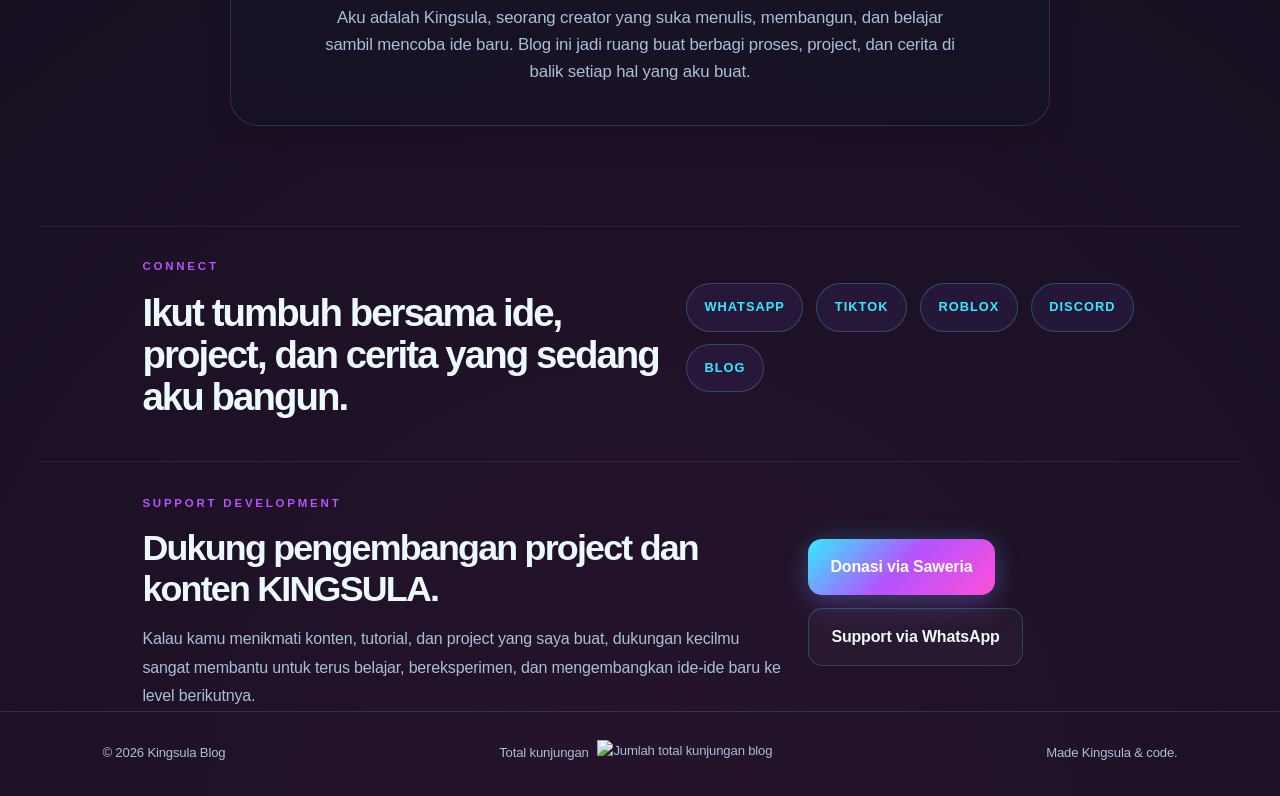
==== commit 7a4069d1: "Add files via upload" ====
--- a/index.html
+++ b/index.html
@@ -863,6 +863,11 @@
             © 2026 Kingsula Blog
         </p>
 
+        <p class="visitor-counter">
+            <span>Total kunjungan</span>
+            <img id="visitorBadge" src="https://api.visitorbadge.io/api/visitors?path=kingsula-blog&amp;label=kunjungan&amp;countColor=%2334ebff" alt="Jumlah total kunjungan blog">
+        </p>
+
         <p>
             Made Kingsula & code.
         </p>
--- a/style.css
+++ b/style.css
@@ -1725,6 +1725,24 @@
     border-top: 1px solid var(--line);
     color: var(--muted);
     font-size: 0.82rem;
+}
+
+.visitor-counter strong {
+    color: var(--accent);
+    font-variant-numeric: tabular-nums;
+}
+
+.visitor-counter {
+    display: inline-flex;
+    align-items: center;
+    gap: 0.55rem;
+}
+
+.visitor-counter img {
+    display: block;
+    width: auto;
+    max-width: 100%;
+    height: 24px;
 }
 
 .back-to-top {
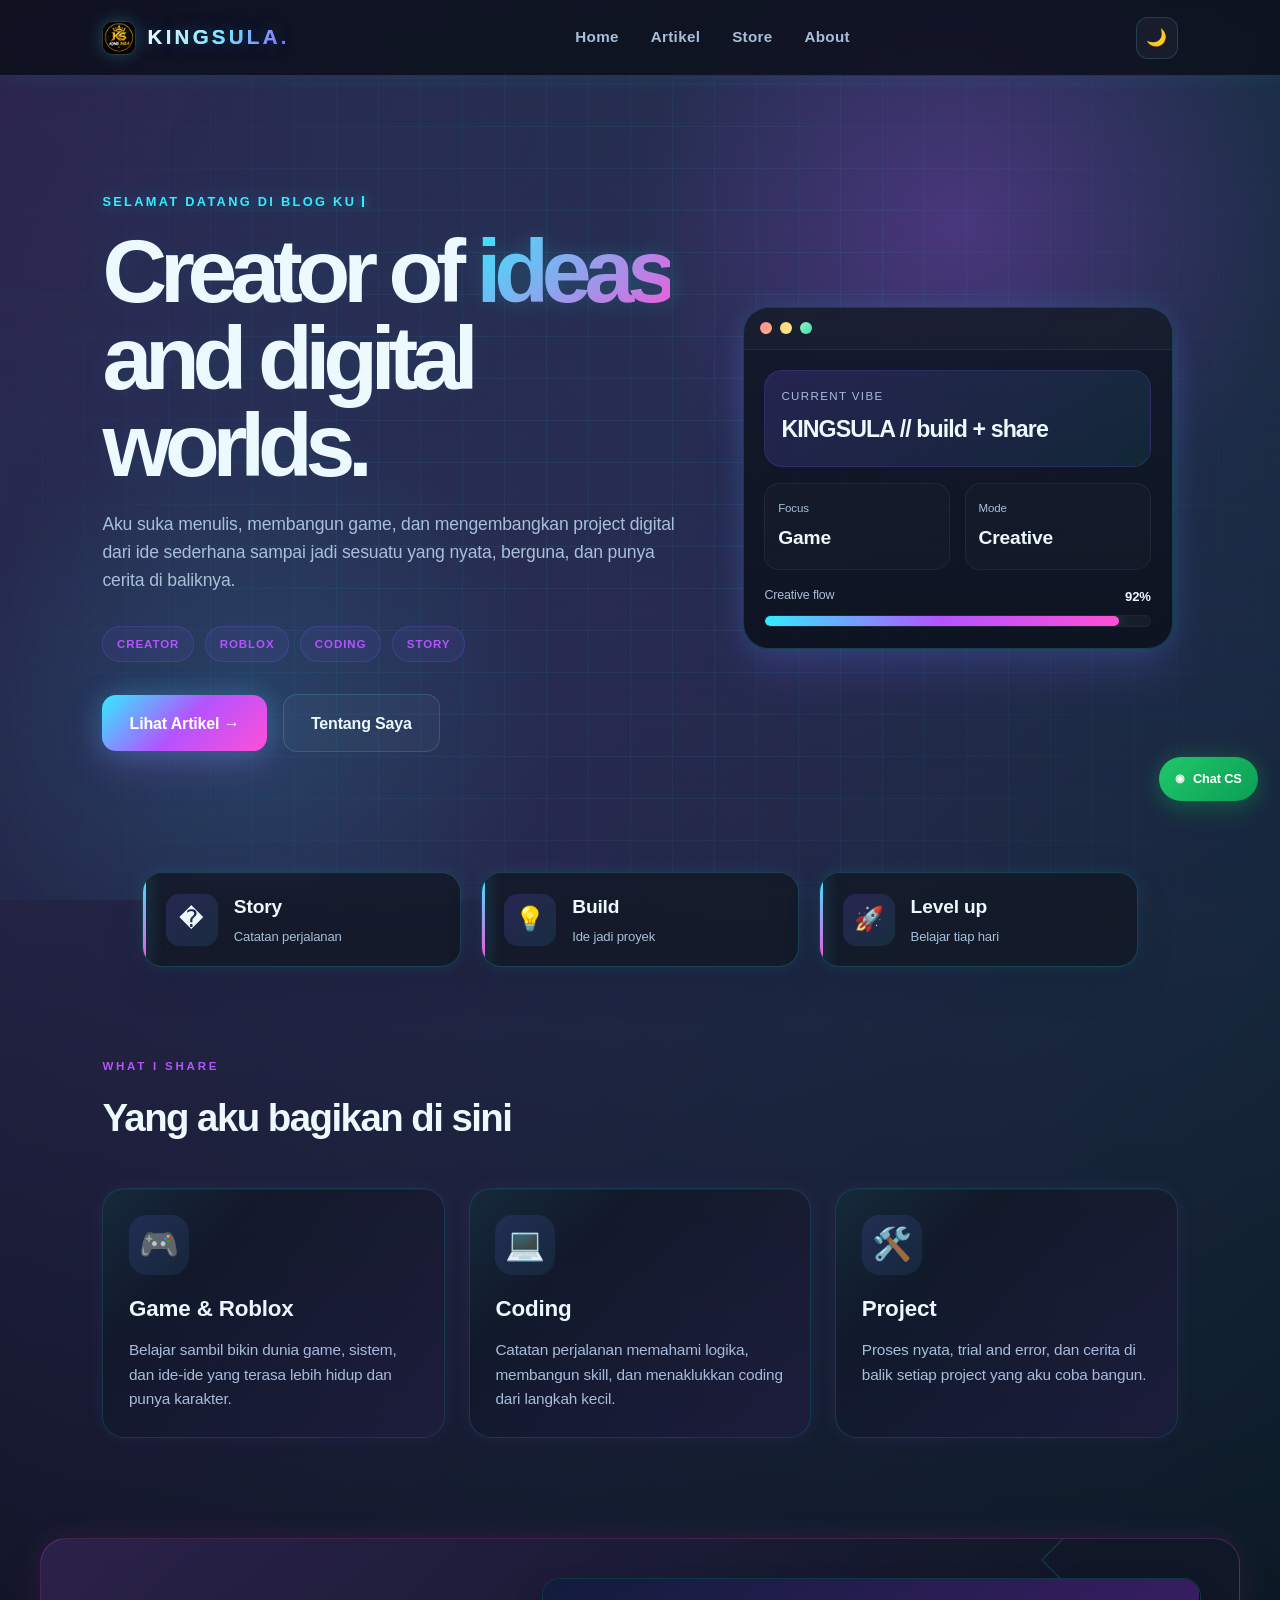
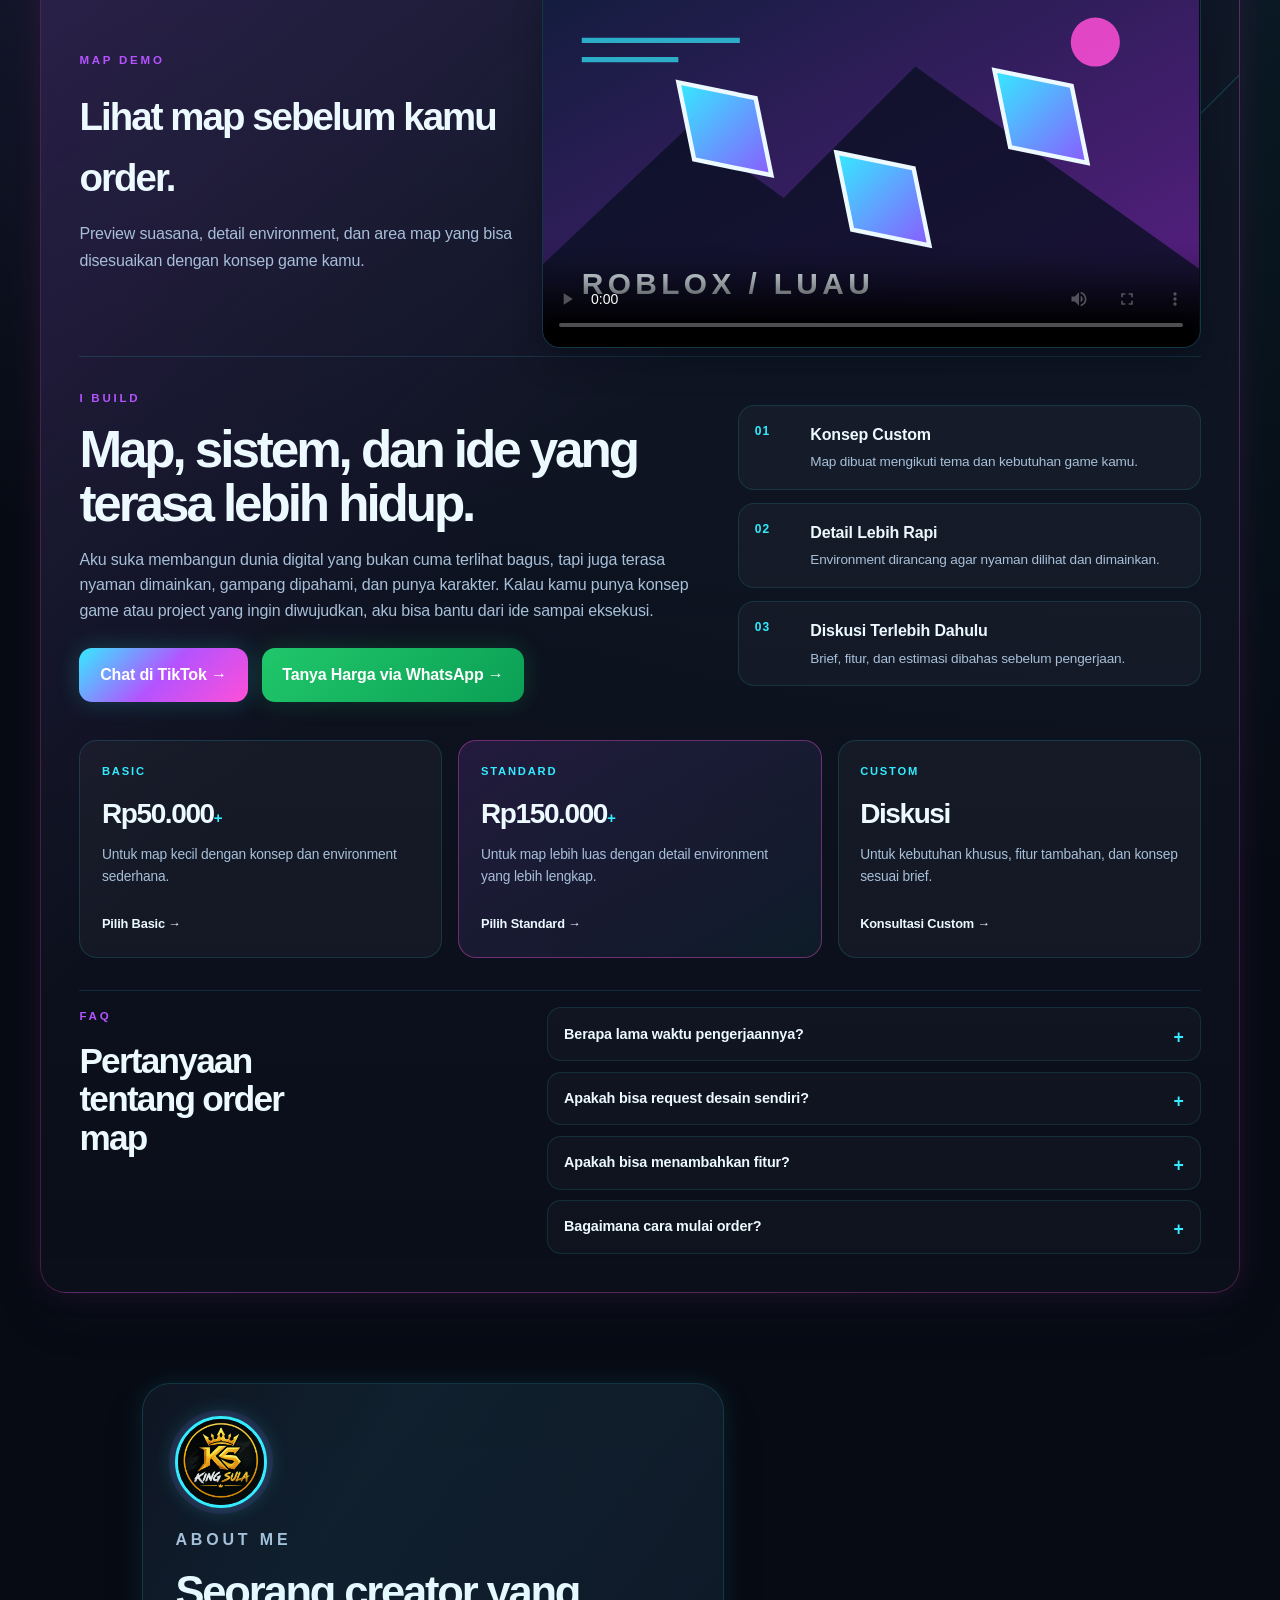
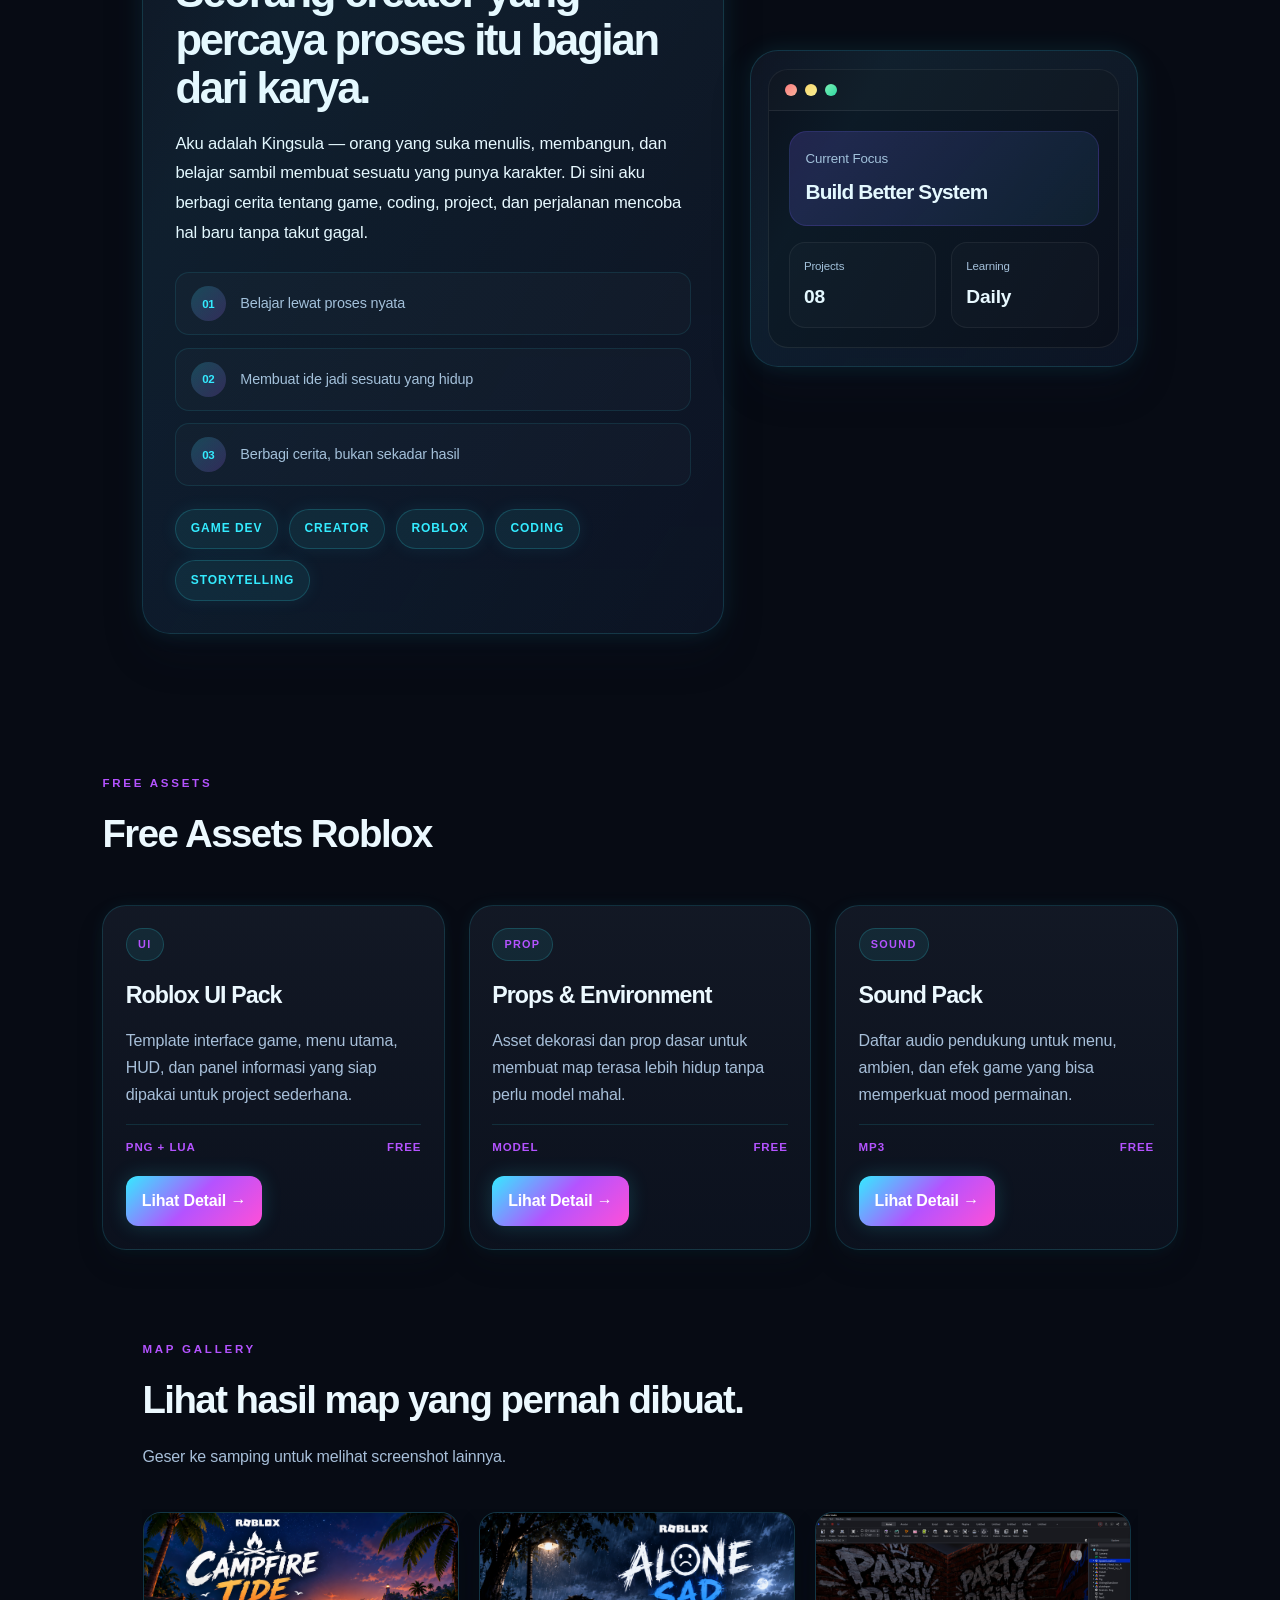
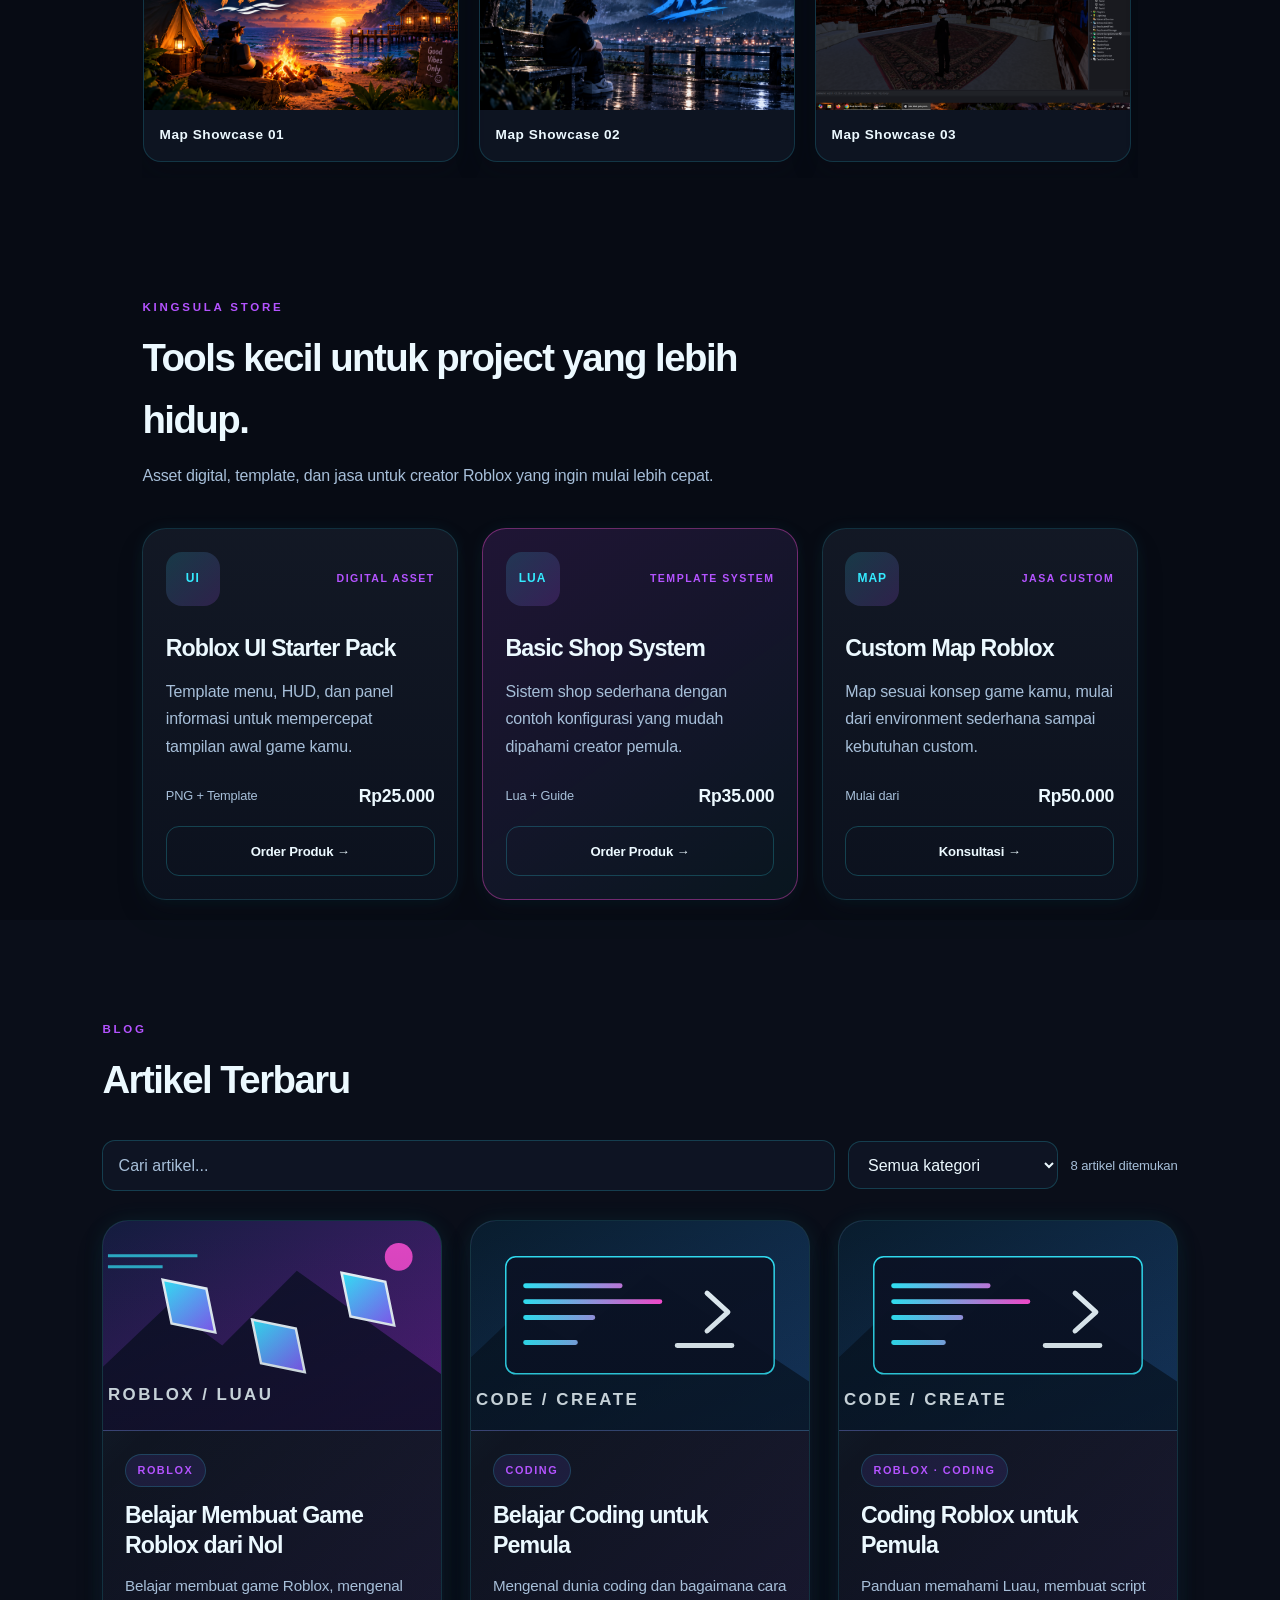
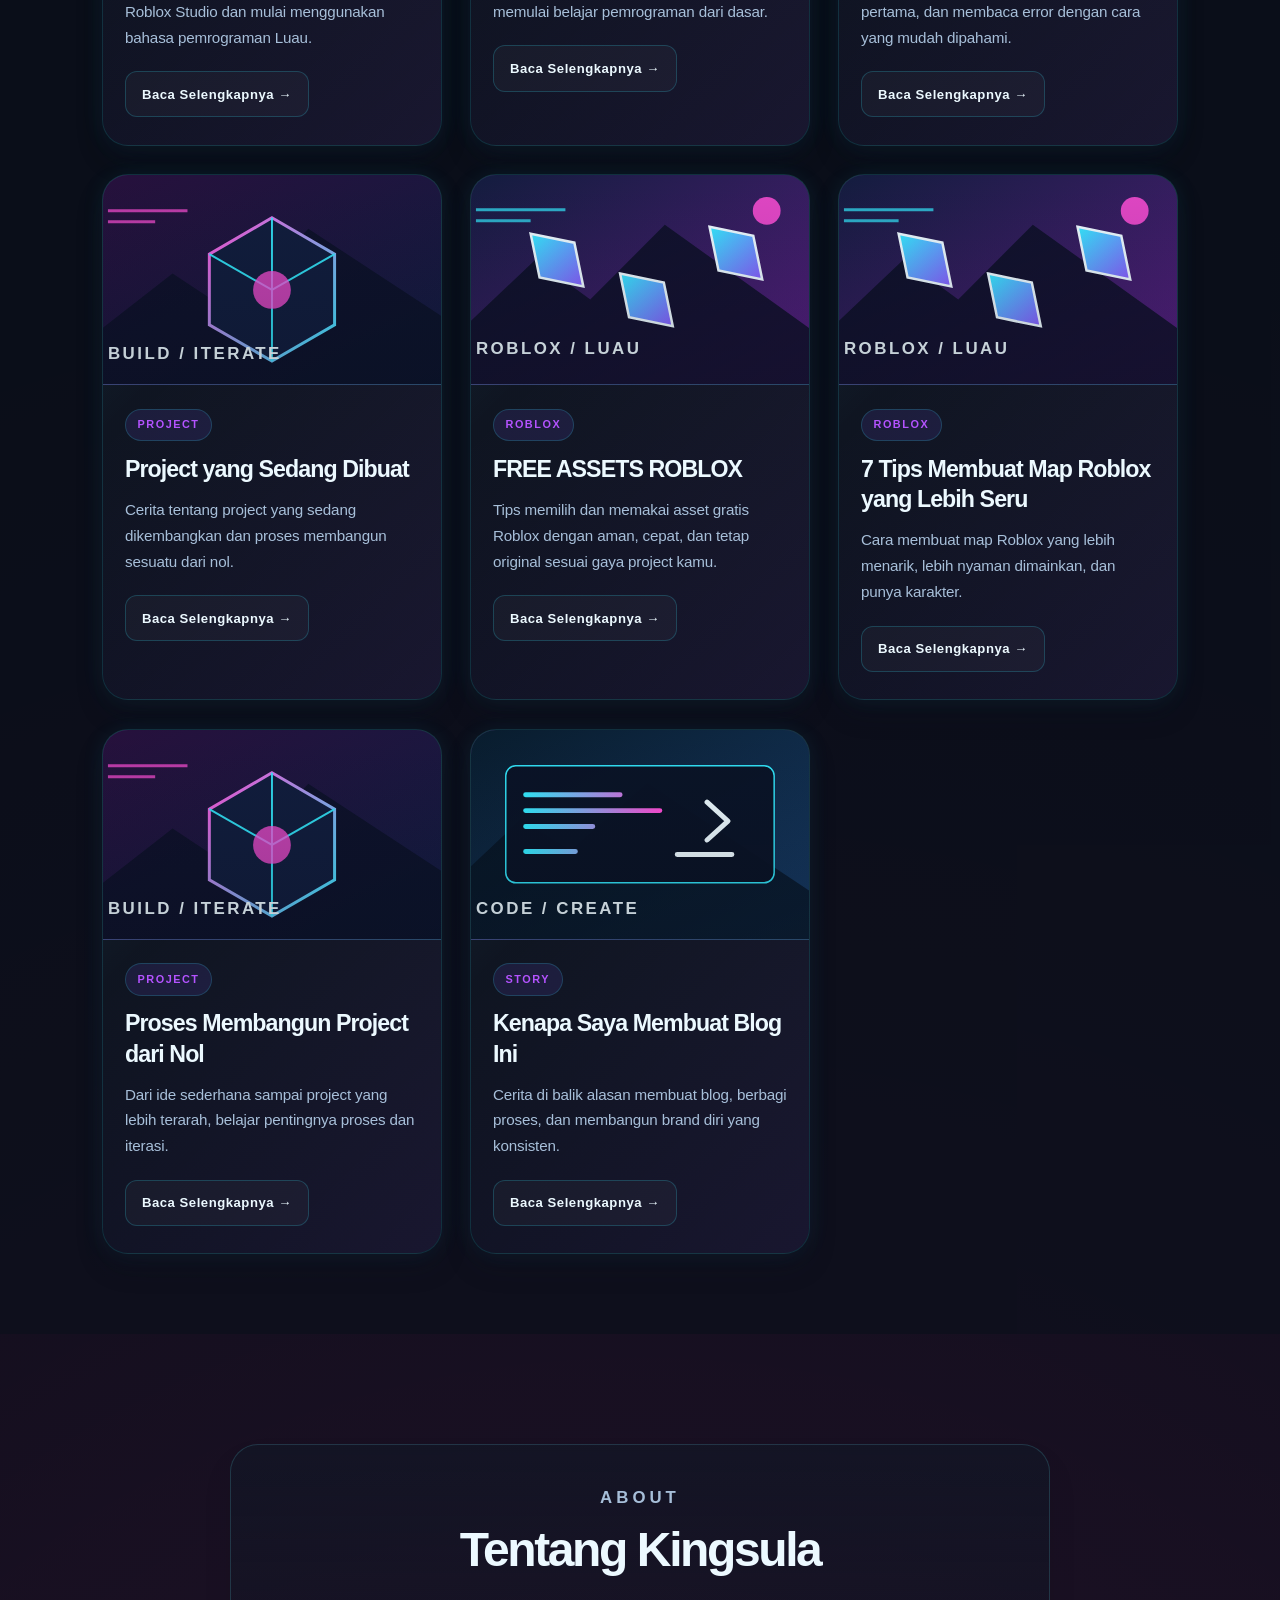
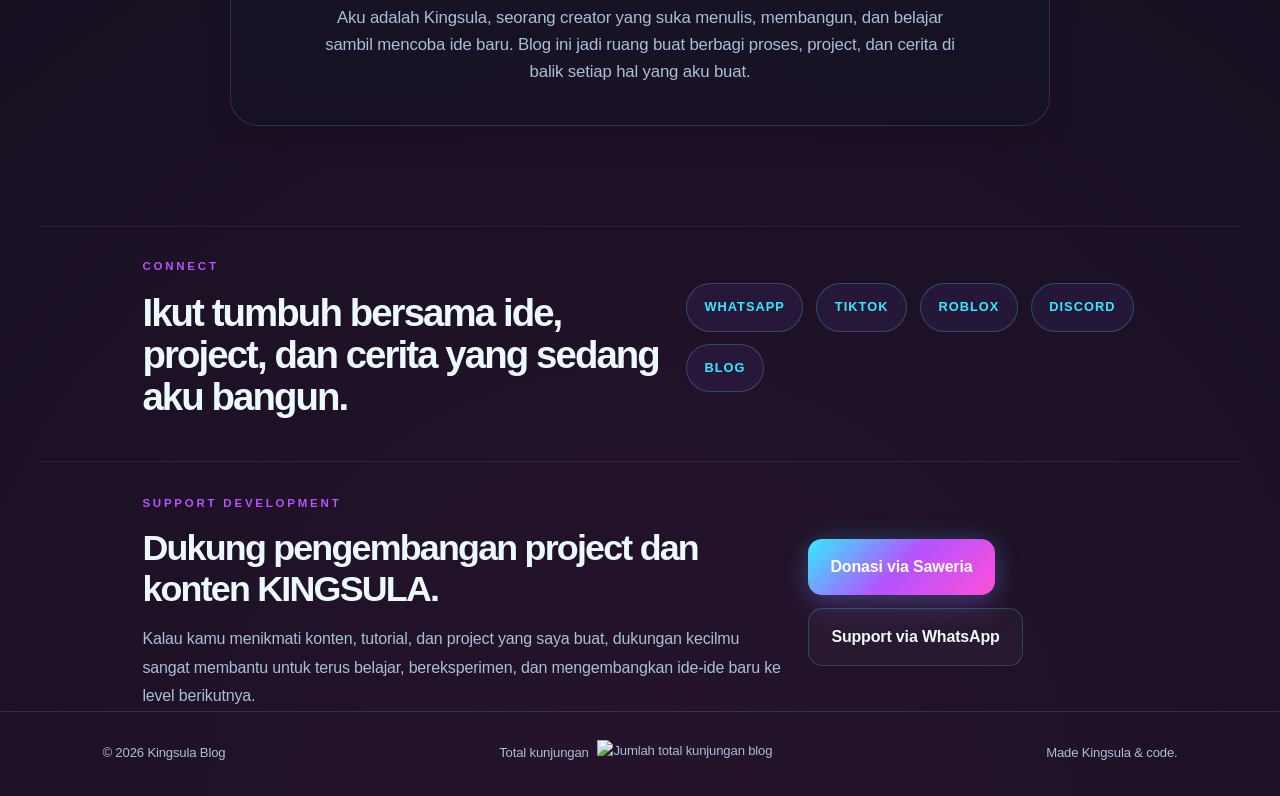
==== commit 168e2cfa: "Add files via upload" ====
--- a/index.html
+++ b/index.html
@@ -623,6 +623,38 @@
             <article class="article-card">
 
                 <div class="article-image">
+                    <img src="thumbnail-coding.svg" alt="Ilustrasi coding Roblox dengan Luau">
+                </div>
+
+                <div class="article-info">
+
+                    <span class="category">
+                        ROBLOX · CODING
+                    </span>
+
+                    <h3>
+                        Coding Roblox untuk Pemula
+                    </h3>
+
+                    <p>
+                        Panduan memahami Luau, membuat script pertama,
+                        dan membaca error dengan cara yang mudah dipahami.
+                    </p>
+
+                    <a
+                        href="artikel-scripting-roblox.html"
+                        class="read-more"
+                    >
+                        Baca Selengkapnya →
+                    </a>
+
+                </div>
+
+            </article>
+
+            <article class="article-card">
+
+                <div class="article-image">
                     <img src="thumbnail-project.svg" alt="Ilustrasi proses membangun project">
                 </div>
 
--- a/style.css
+++ b/style.css
@@ -1920,6 +1920,43 @@
     margin-left: 0.5rem;
 }
 
+.article-content ul {
+    margin: -0.4rem 0 1.5rem 1.8rem;
+    color: var(--muted);
+}
+
+.article-content li {
+    margin-bottom: 0.55rem;
+    padding-left: 0.35rem;
+}
+
+.article-content code {
+    padding: 0.12rem 0.35rem;
+    border-radius: 5px;
+    background: rgba(52, 235, 255, 0.1);
+    color: var(--accent);
+    font-size: 0.9em;
+}
+
+.article-content pre {
+    margin: 0.5rem 0 1.6rem 0.5rem;
+    padding: 1rem 1.15rem;
+    overflow-x: auto;
+    border: 1px solid rgba(52, 235, 255, 0.18);
+    border-radius: 13px;
+    background: rgba(5, 9, 18, 0.86);
+    color: #dffcff;
+    font-size: 0.92rem;
+    line-height: 1.65;
+}
+
+.article-content pre code {
+    padding: 0;
+    background: transparent;
+    color: inherit;
+    font-size: inherit;
+}
+
 .asset-catalog {
     max-width: 820px;
     margin: 2.4rem auto 2rem;
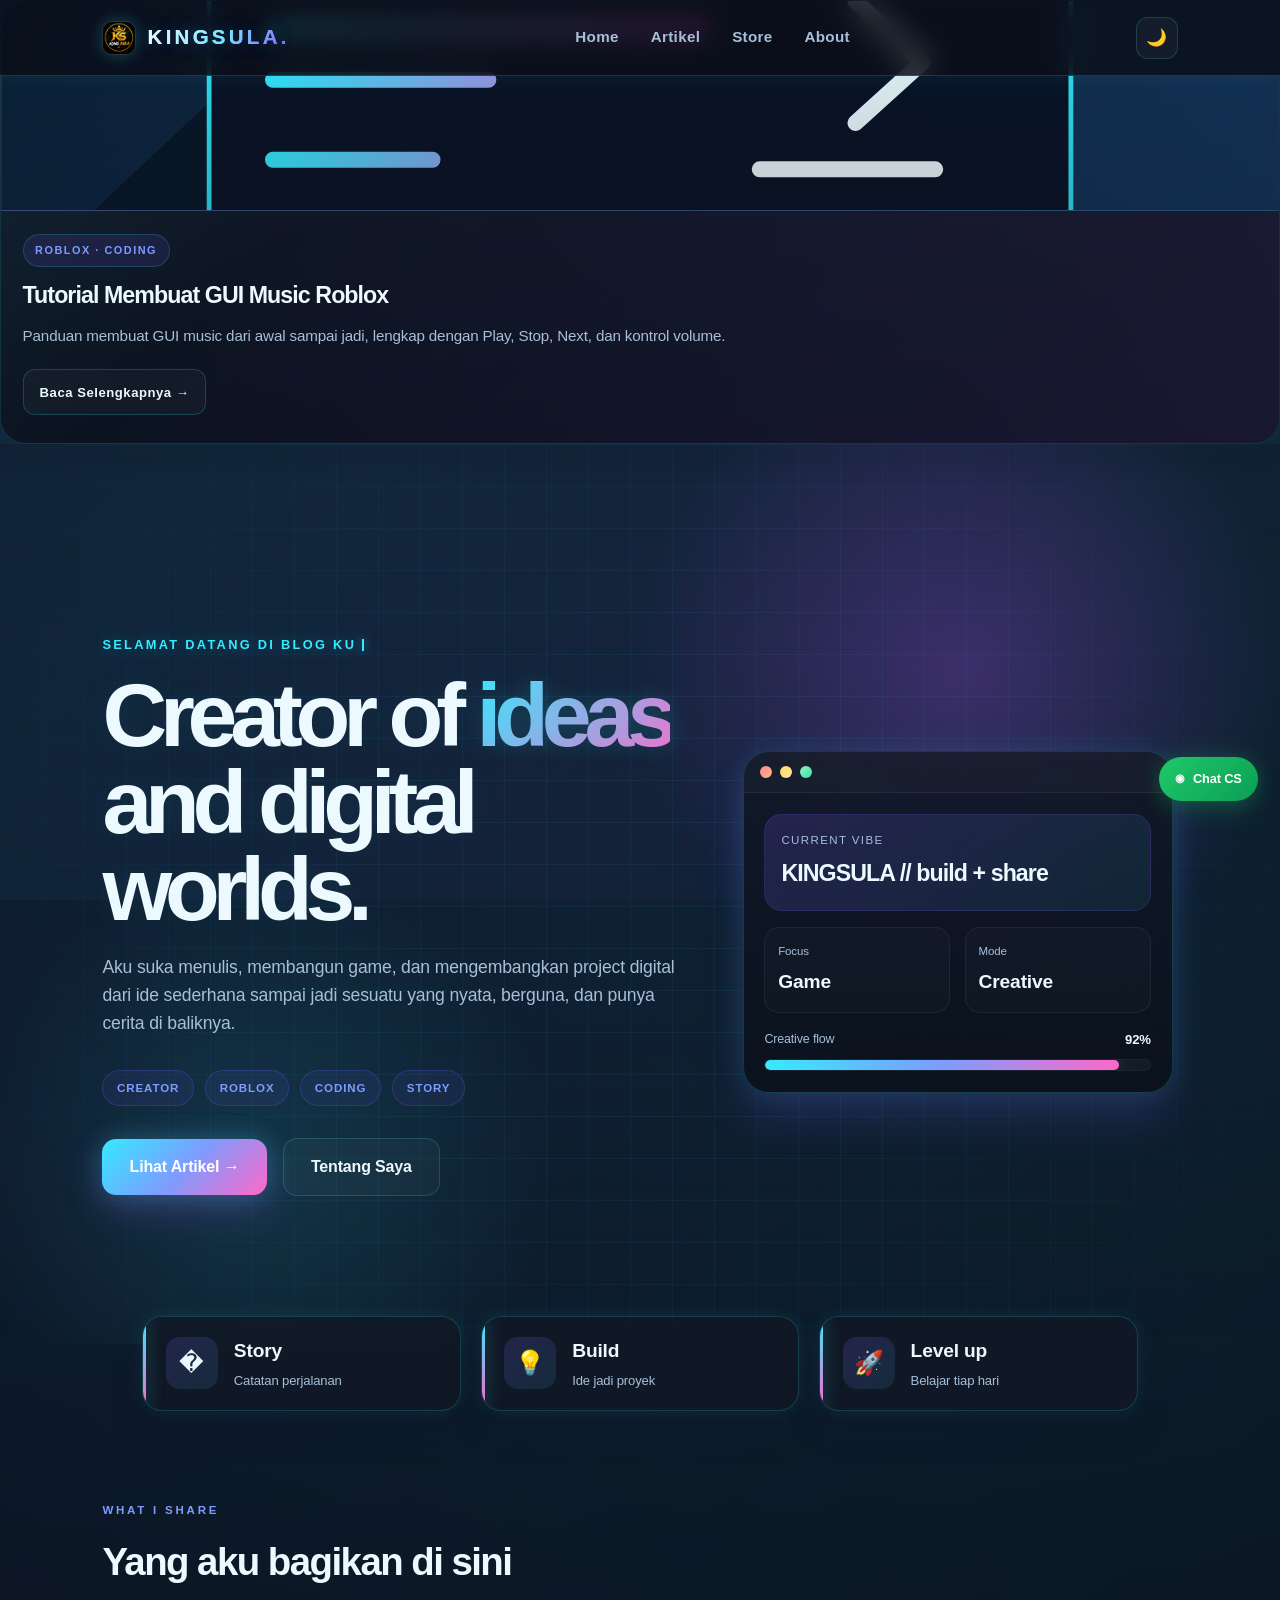
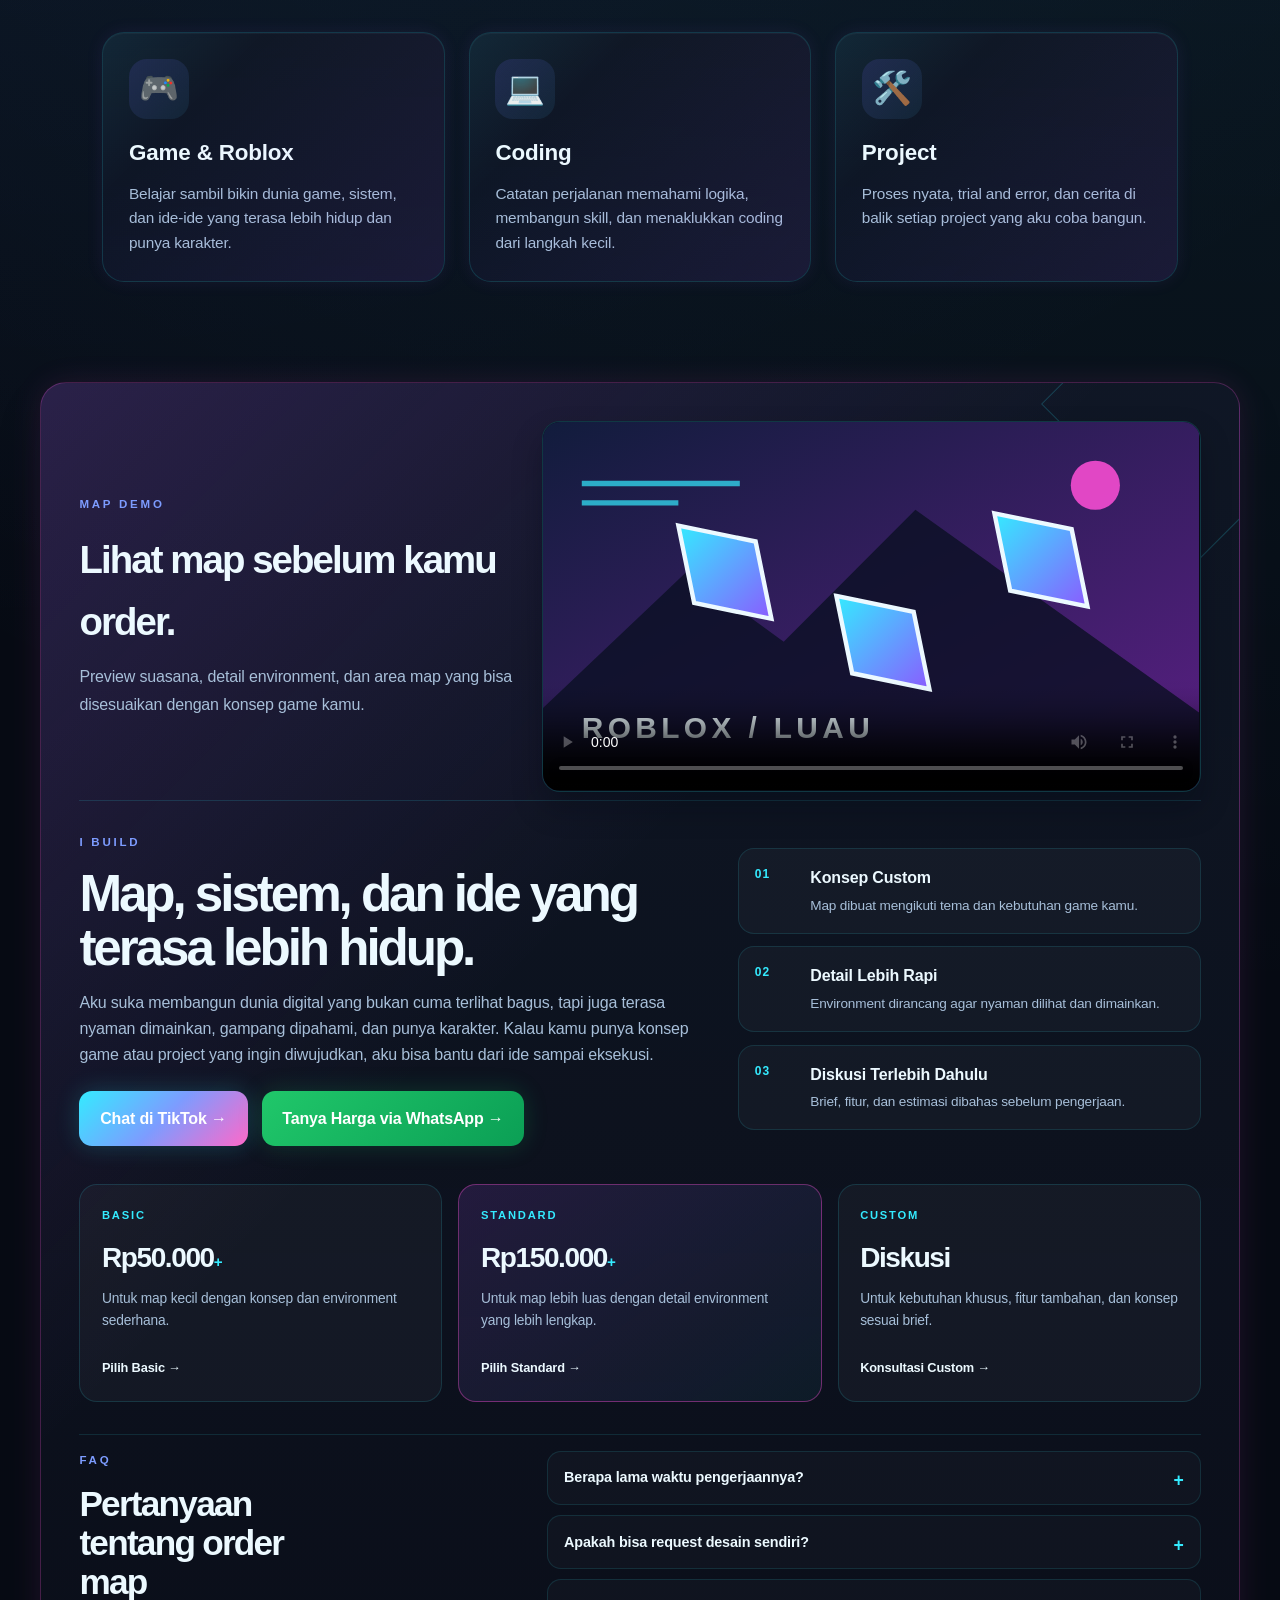
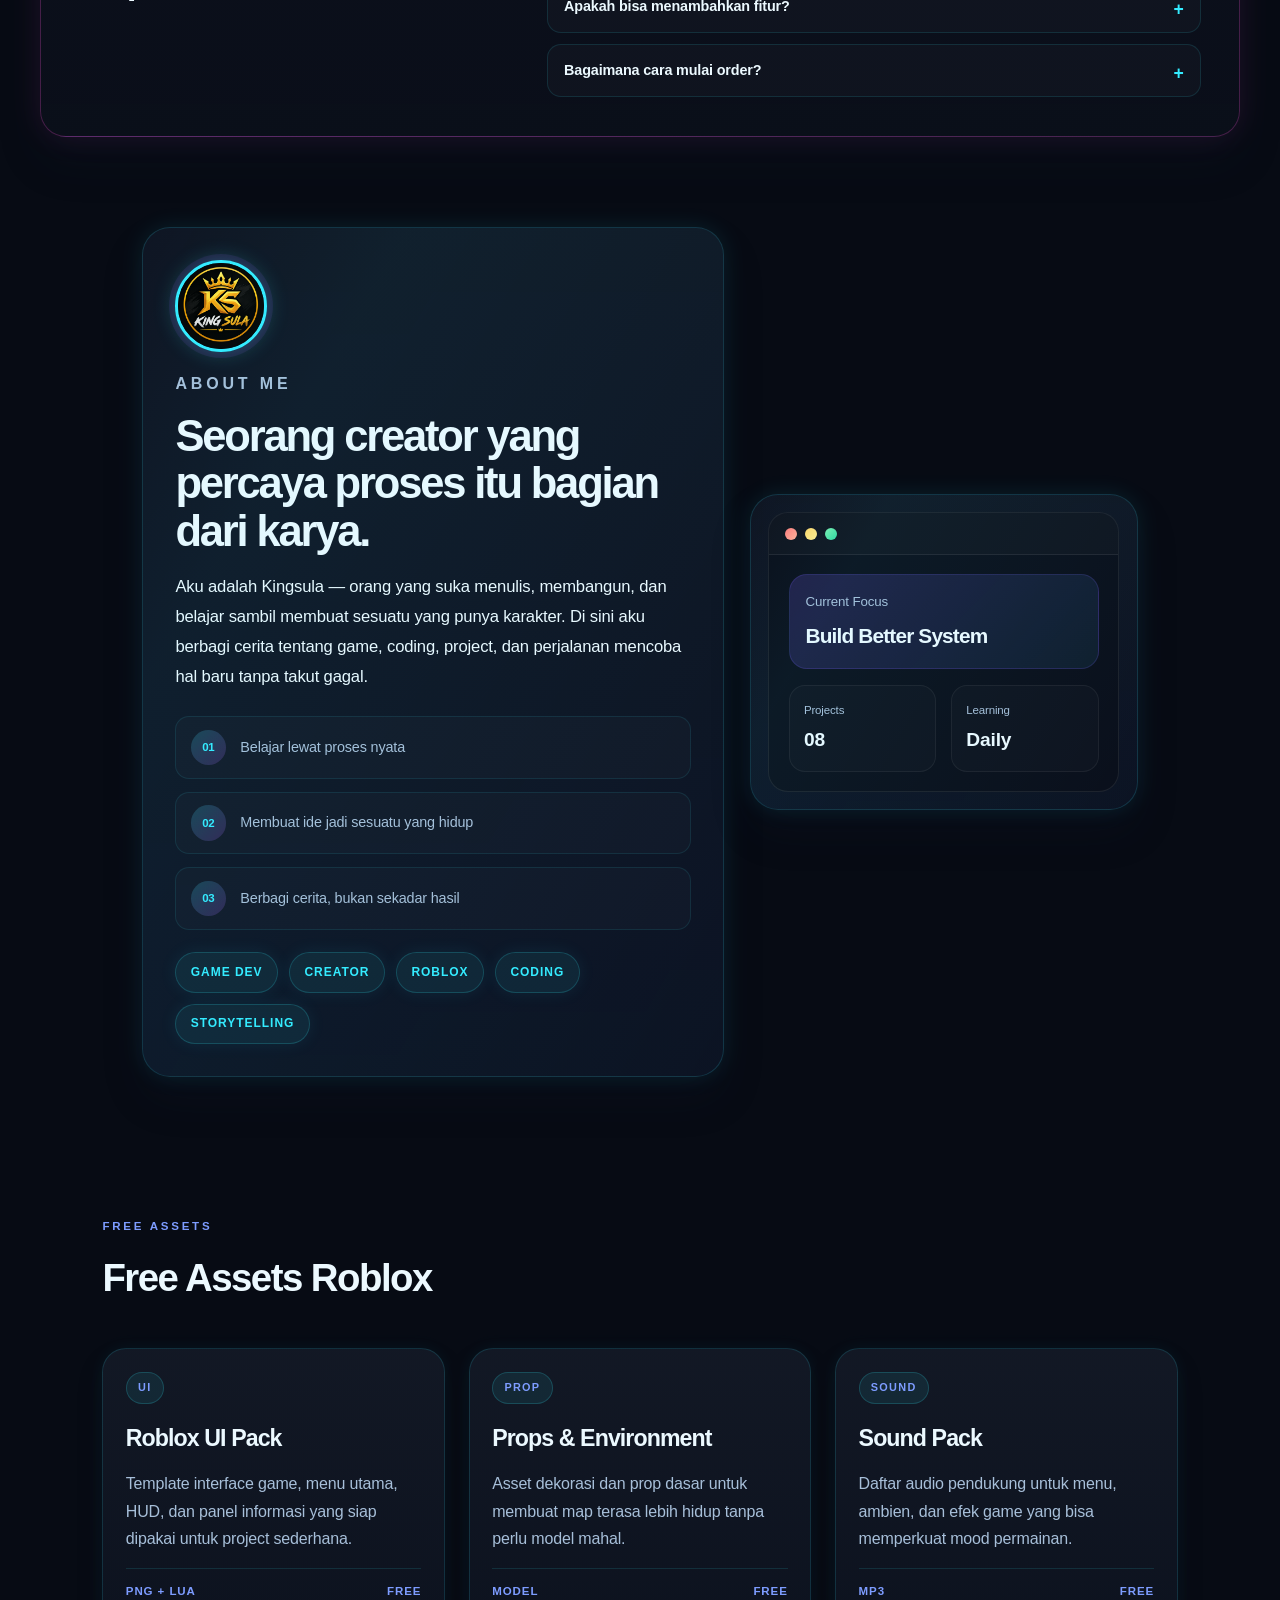
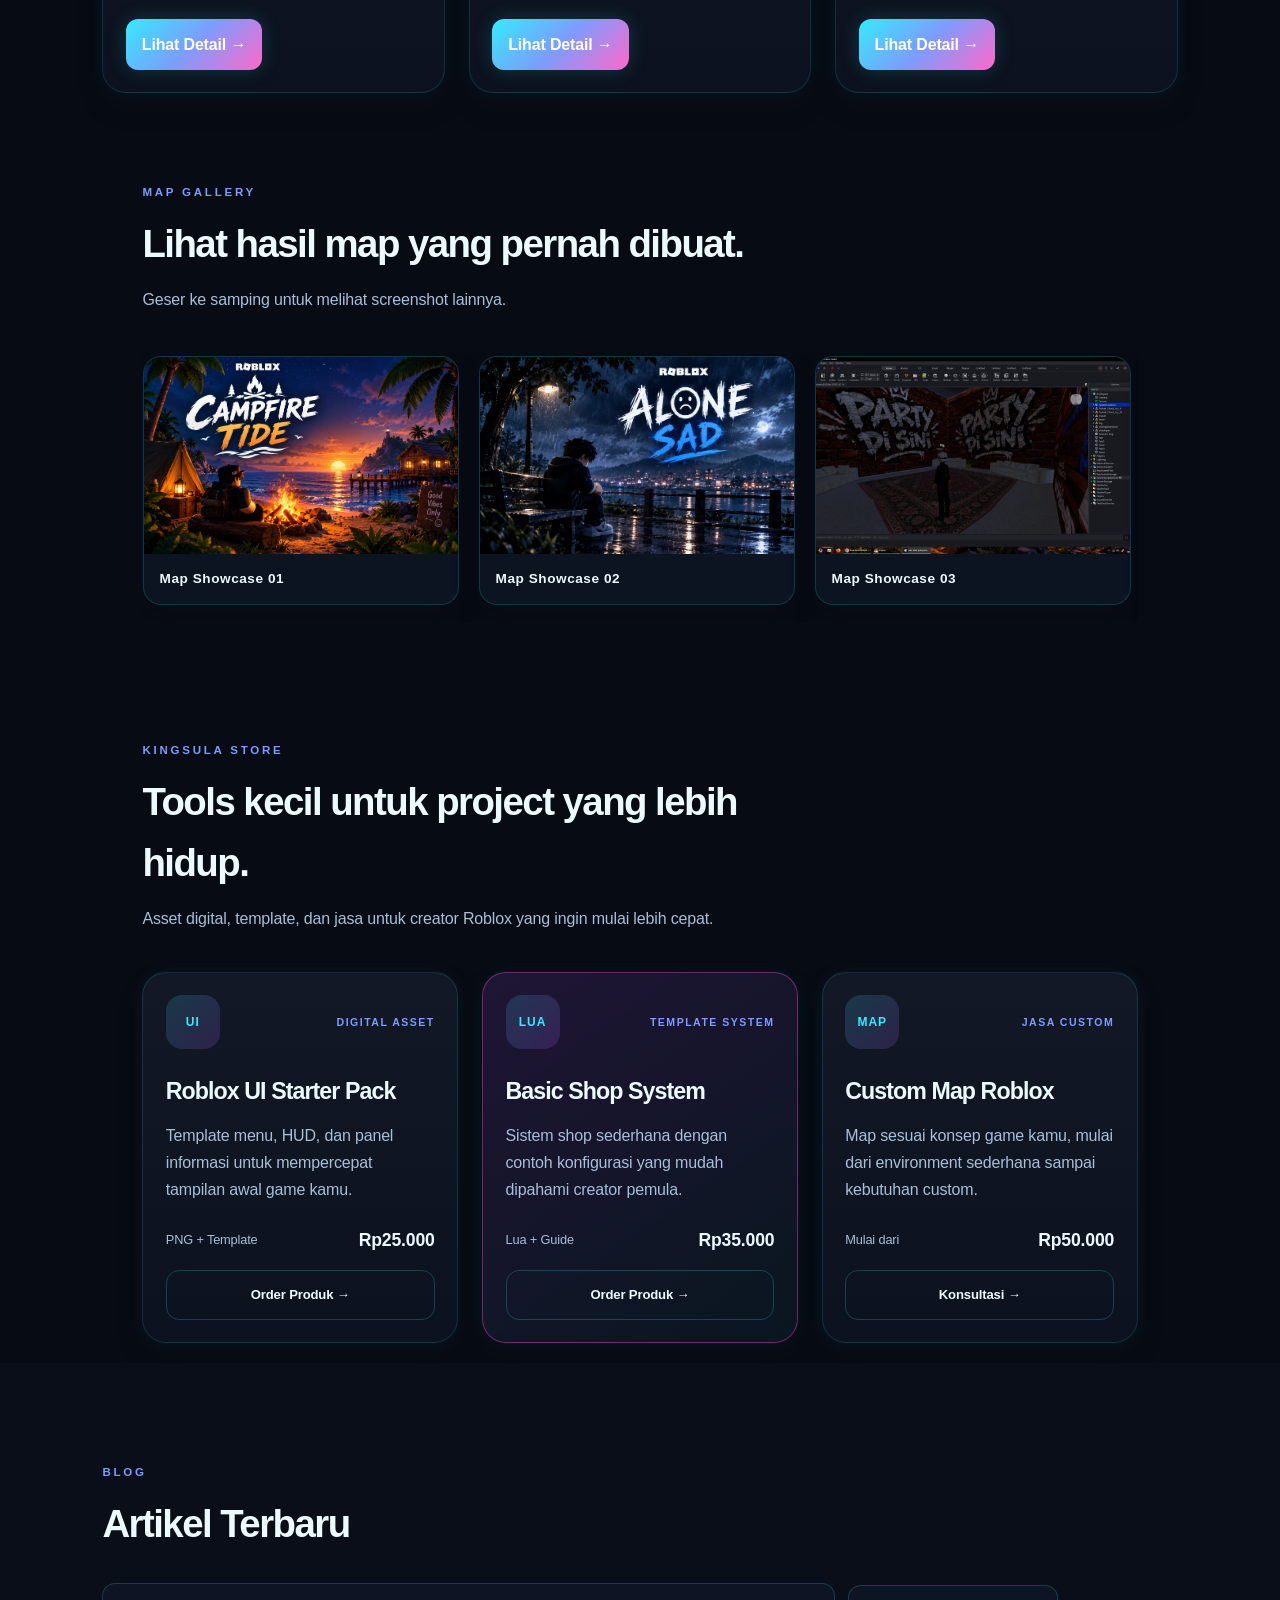
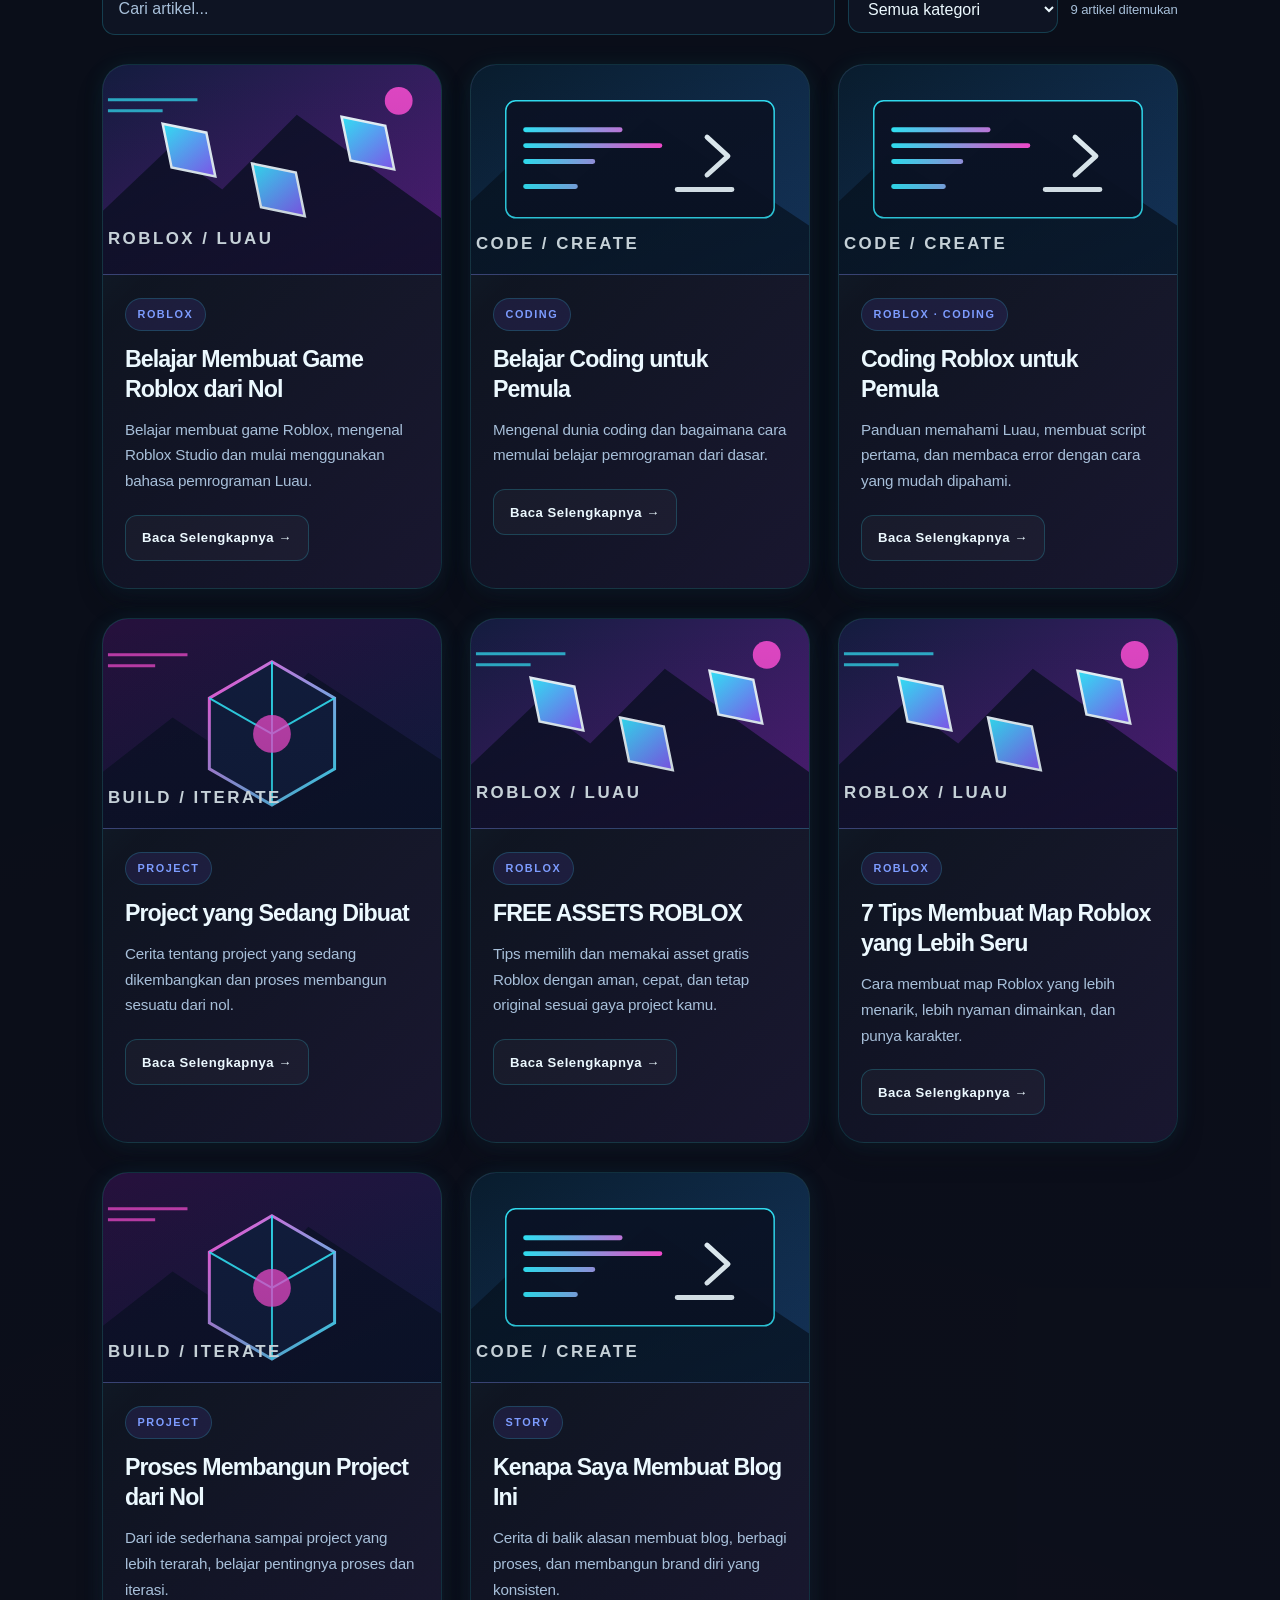
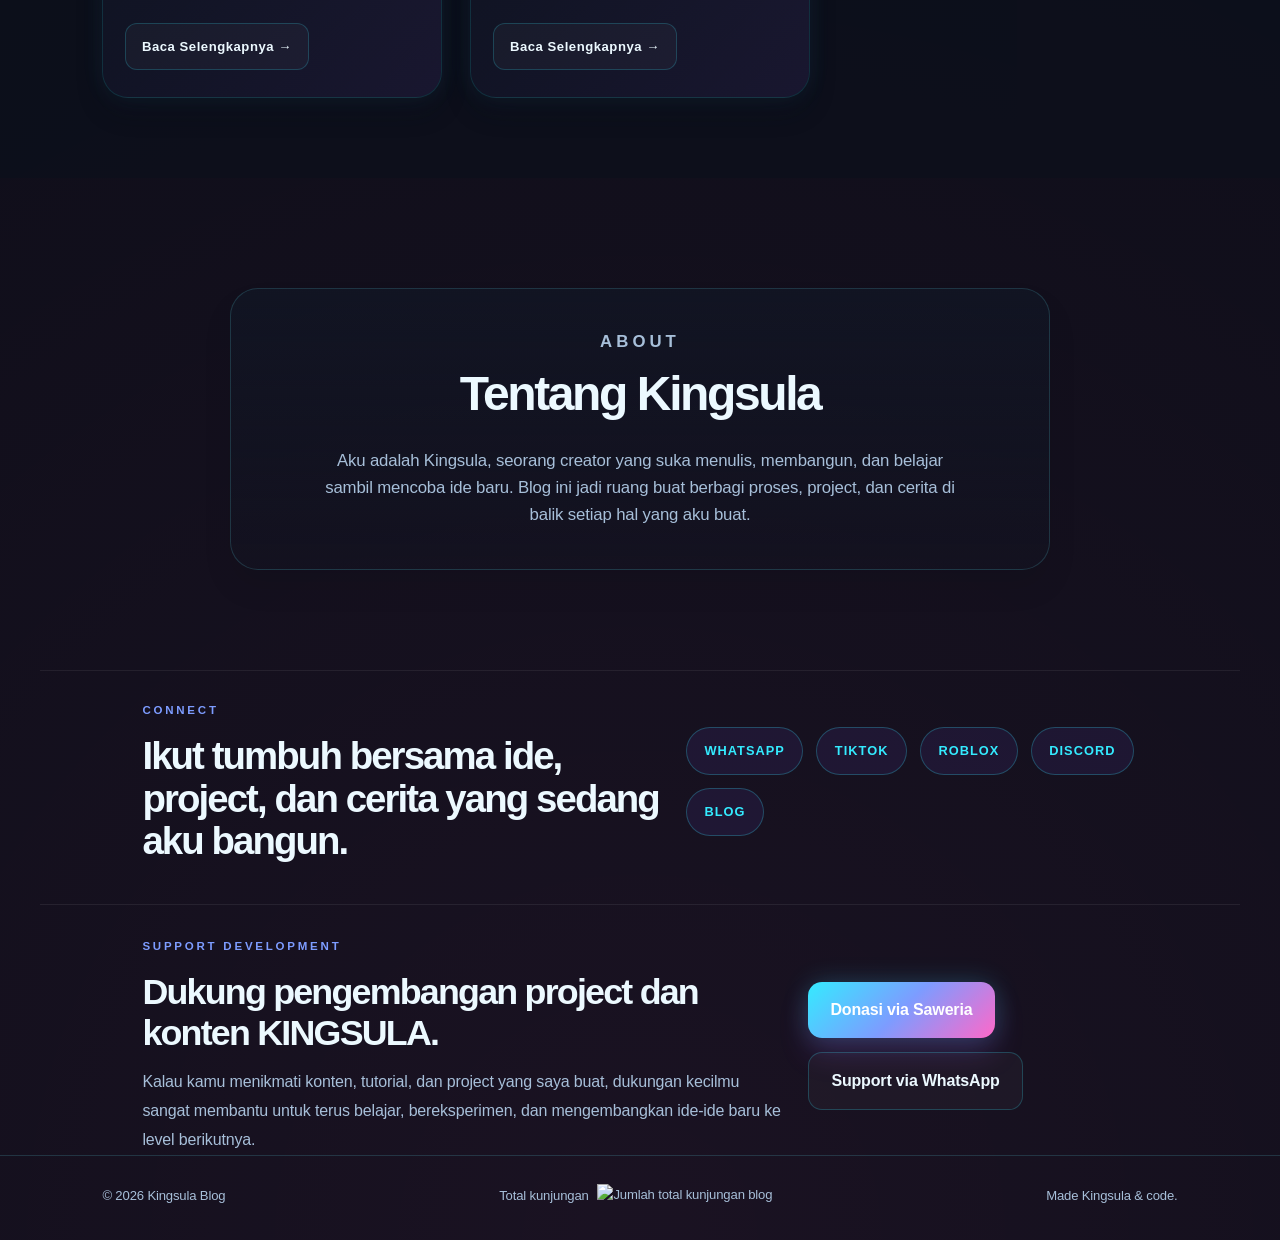
==== commit ad2e215b: "Add files via upload" ====
--- a/index.html
+++ b/index.html
@@ -70,6 +70,38 @@
     </nav>
 
     <div class="sidebar-overlay" id="sidebarOverlay"></div>
+            <article class="article-card">
+
+                <div class="article-image">
+                    <img src="thumbnail-coding.svg" alt="Ilustrasi GUI music Roblox">
+                </div>
+
+                <div class="article-info">
+
+                    <span class="category">
+                        ROBLOX · CODING
+                    </span>
+
+                    <h3>
+                        Tutorial Membuat GUI Music Roblox
+                    </h3>
+
+                    <p>
+                        Panduan membuat GUI music dari awal sampai jadi,
+                        lengkap dengan Play, Stop, Next, dan kontrol volume.
+                    </p>
+
+                    <a
+                        href="artikel-gui-music-roblox.html"
+                        class="read-more"
+                    >
+                        Baca Selengkapnya →
+                    </a>
+
+                </div>
+
+            </article>
+
 
     <aside class="mobile-sidebar" id="mobileSidebar" aria-hidden="true">
         <div class="sidebar-header">
--- a/style.css
+++ b/style.css
@@ -8,12 +8,12 @@
     --text: #ecf9ff;
     --muted: #a7bfd9;
     --line: rgba(101, 240, 255, 0.16);
-    --primary: #8a5cff;
-    --primary-strong: #b453ff;
+    --primary: #547cff;
+    --primary-strong: #7d9cff;
     --accent: #34ebff;
-    --accent-2: #ff4fd8;
-    --shadow: rgba(52, 235, 255, 0.26);
-    --glow: rgba(255, 79, 216, 0.15);
+    --accent-2: #ff68c9;
+    --shadow: rgba(52, 235, 255, 0.2);
+    --glow: rgba(255, 104, 201, 0.1);
 }
 
 * {
@@ -29,9 +29,9 @@
 body {
     font-family: "Segoe UI", Tahoma, Geneva, Verdana, sans-serif;
     background:
-        radial-gradient(circle at top left, rgba(180, 83, 255, 0.25), transparent 24%),
-        radial-gradient(circle at top right, rgba(52, 235, 255, 0.18), transparent 28%),
-        radial-gradient(circle at bottom center, rgba(255, 79, 216, 0.12), transparent 26%),
+        radial-gradient(circle at top left, rgba(84, 124, 255, 0.15), transparent 24%),
+        radial-gradient(circle at top right, rgba(52, 235, 255, 0.13), transparent 28%),
+        radial-gradient(circle at bottom center, rgba(255, 104, 201, 0.08), transparent 26%),
         var(--bg);
     color: var(--text);
     line-height: 1.6;
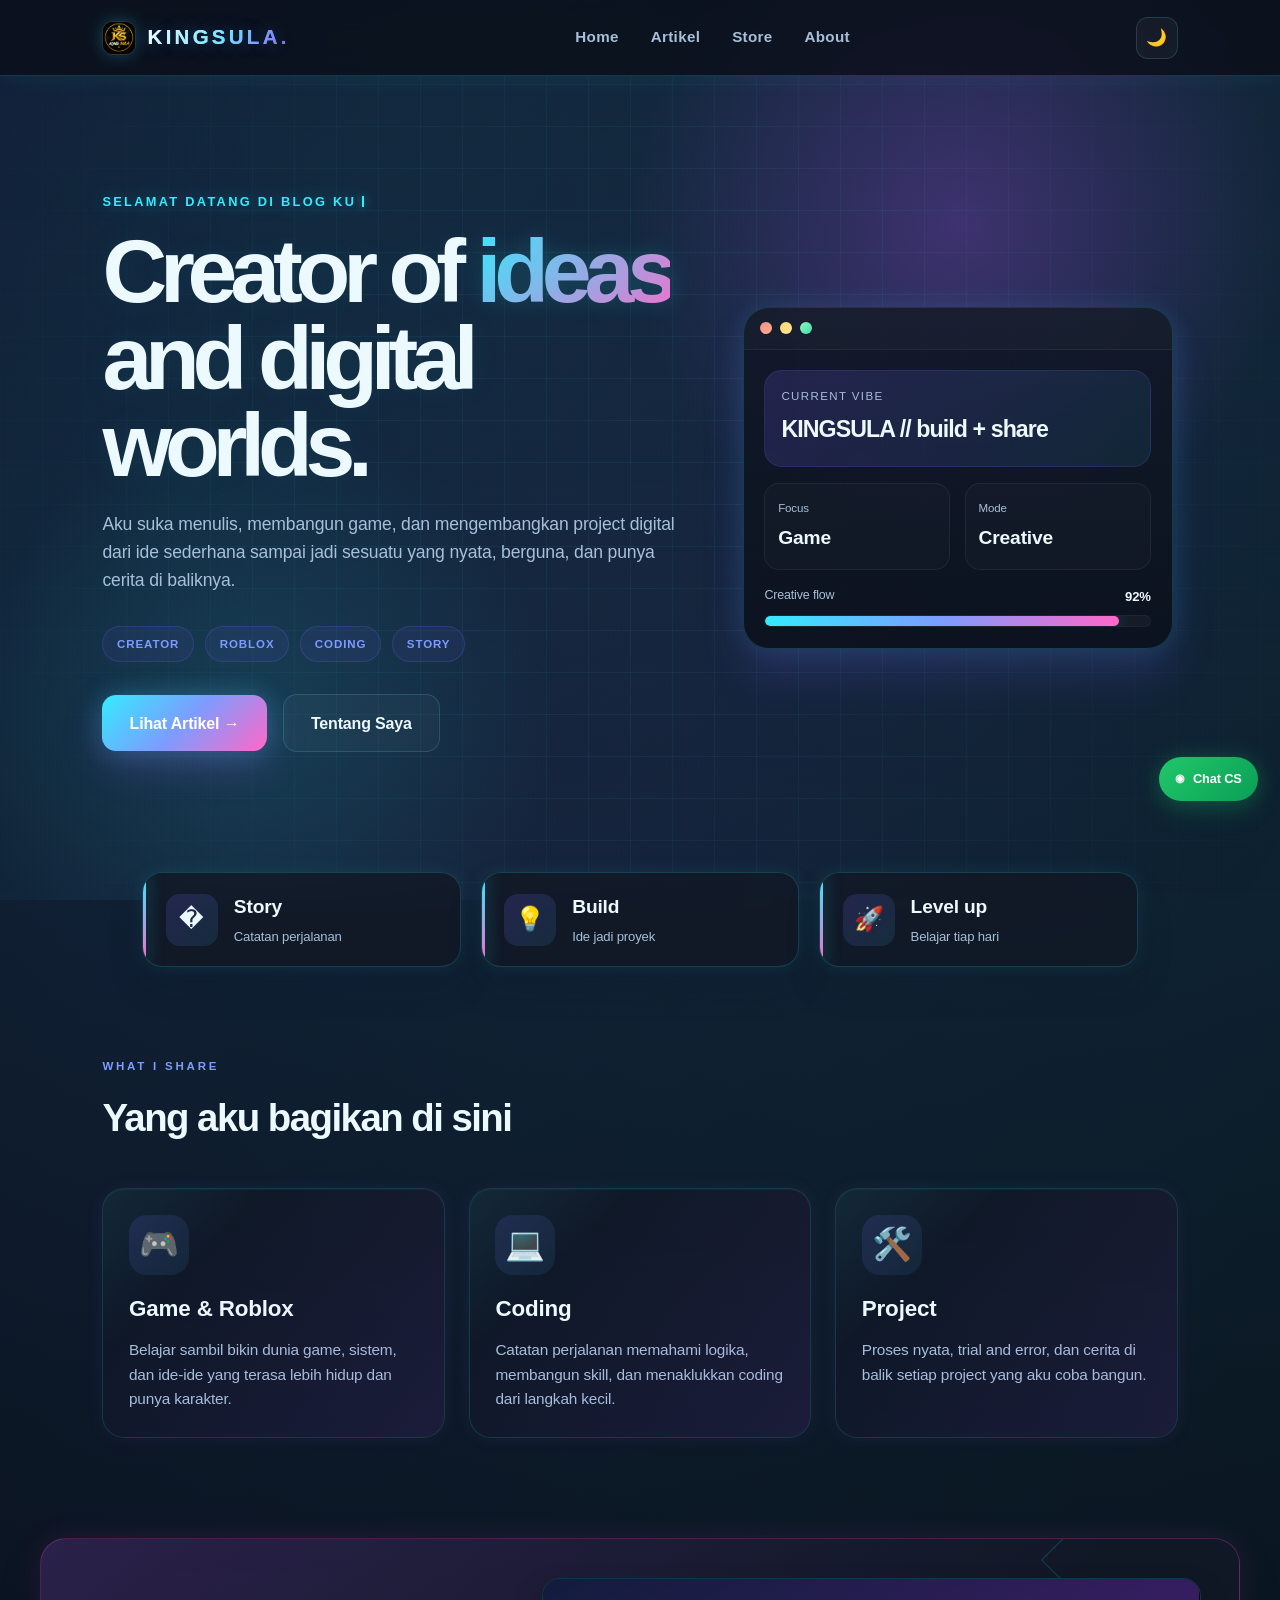
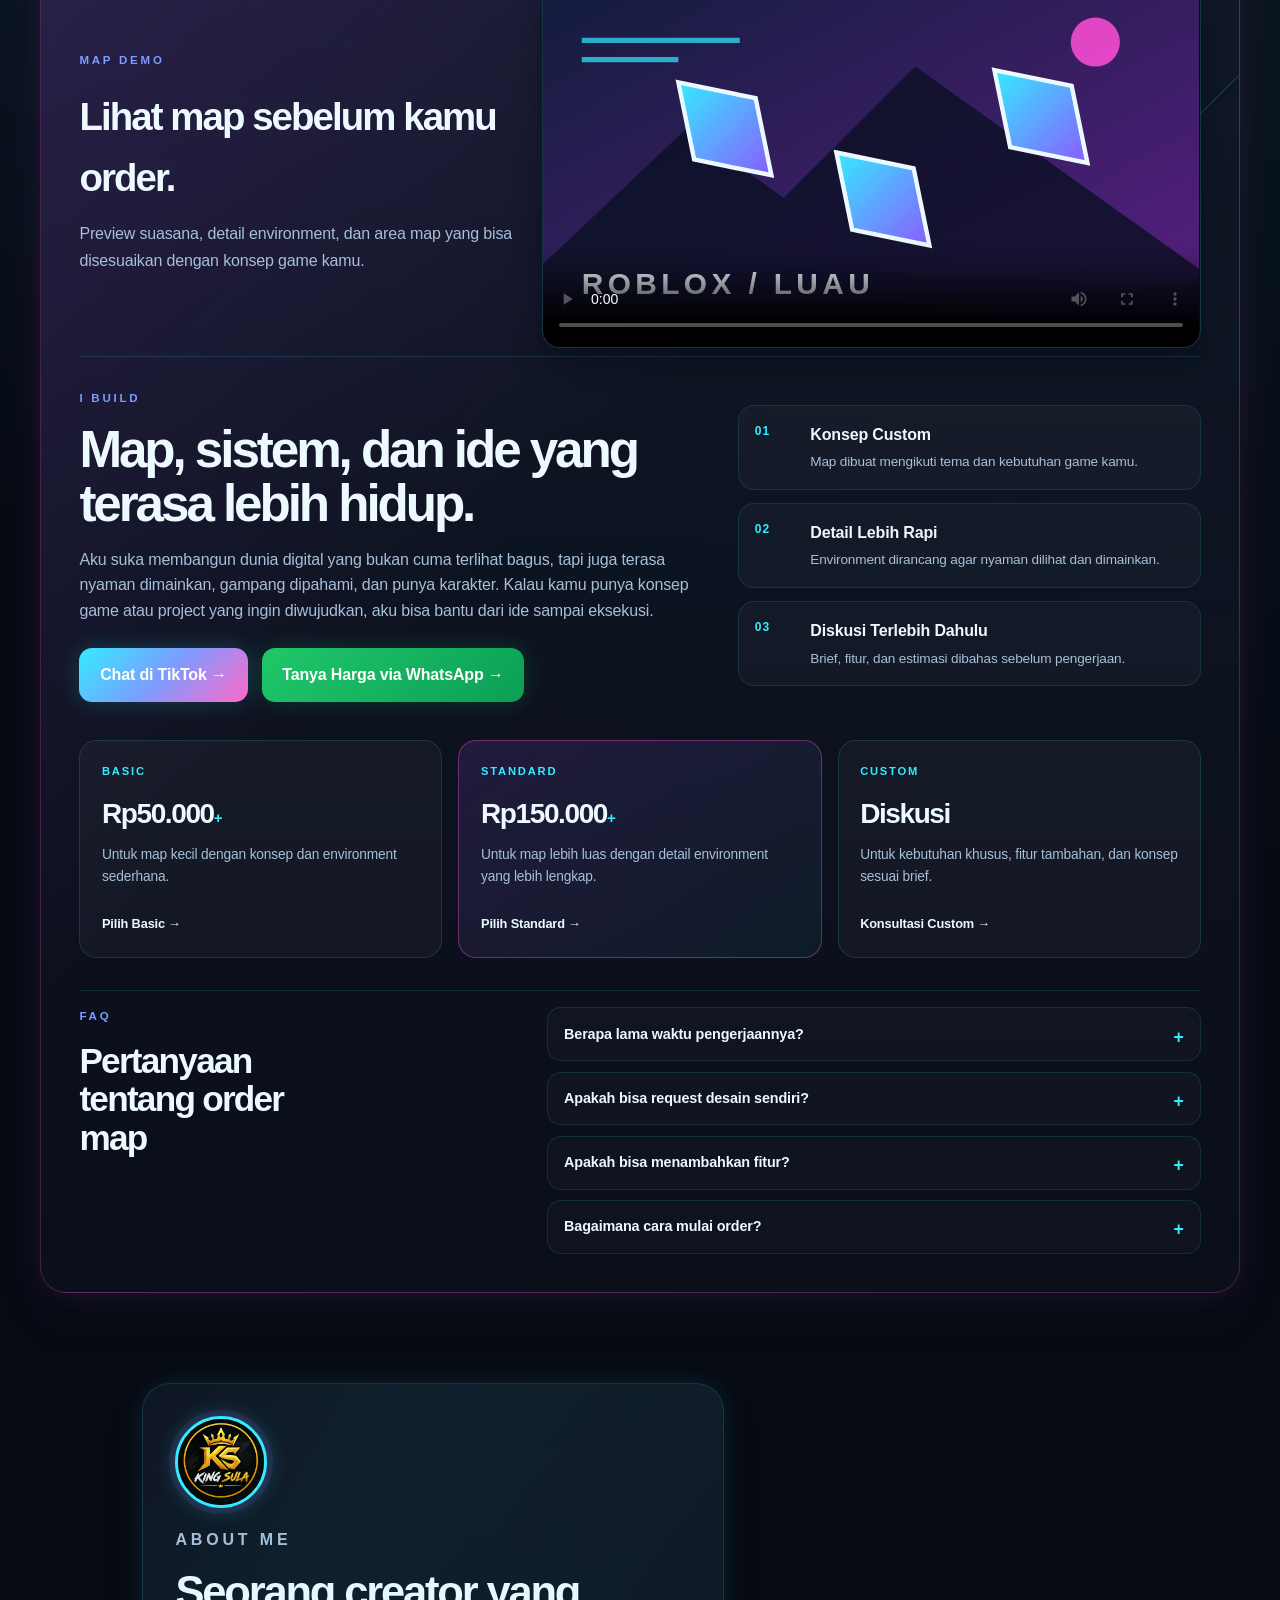
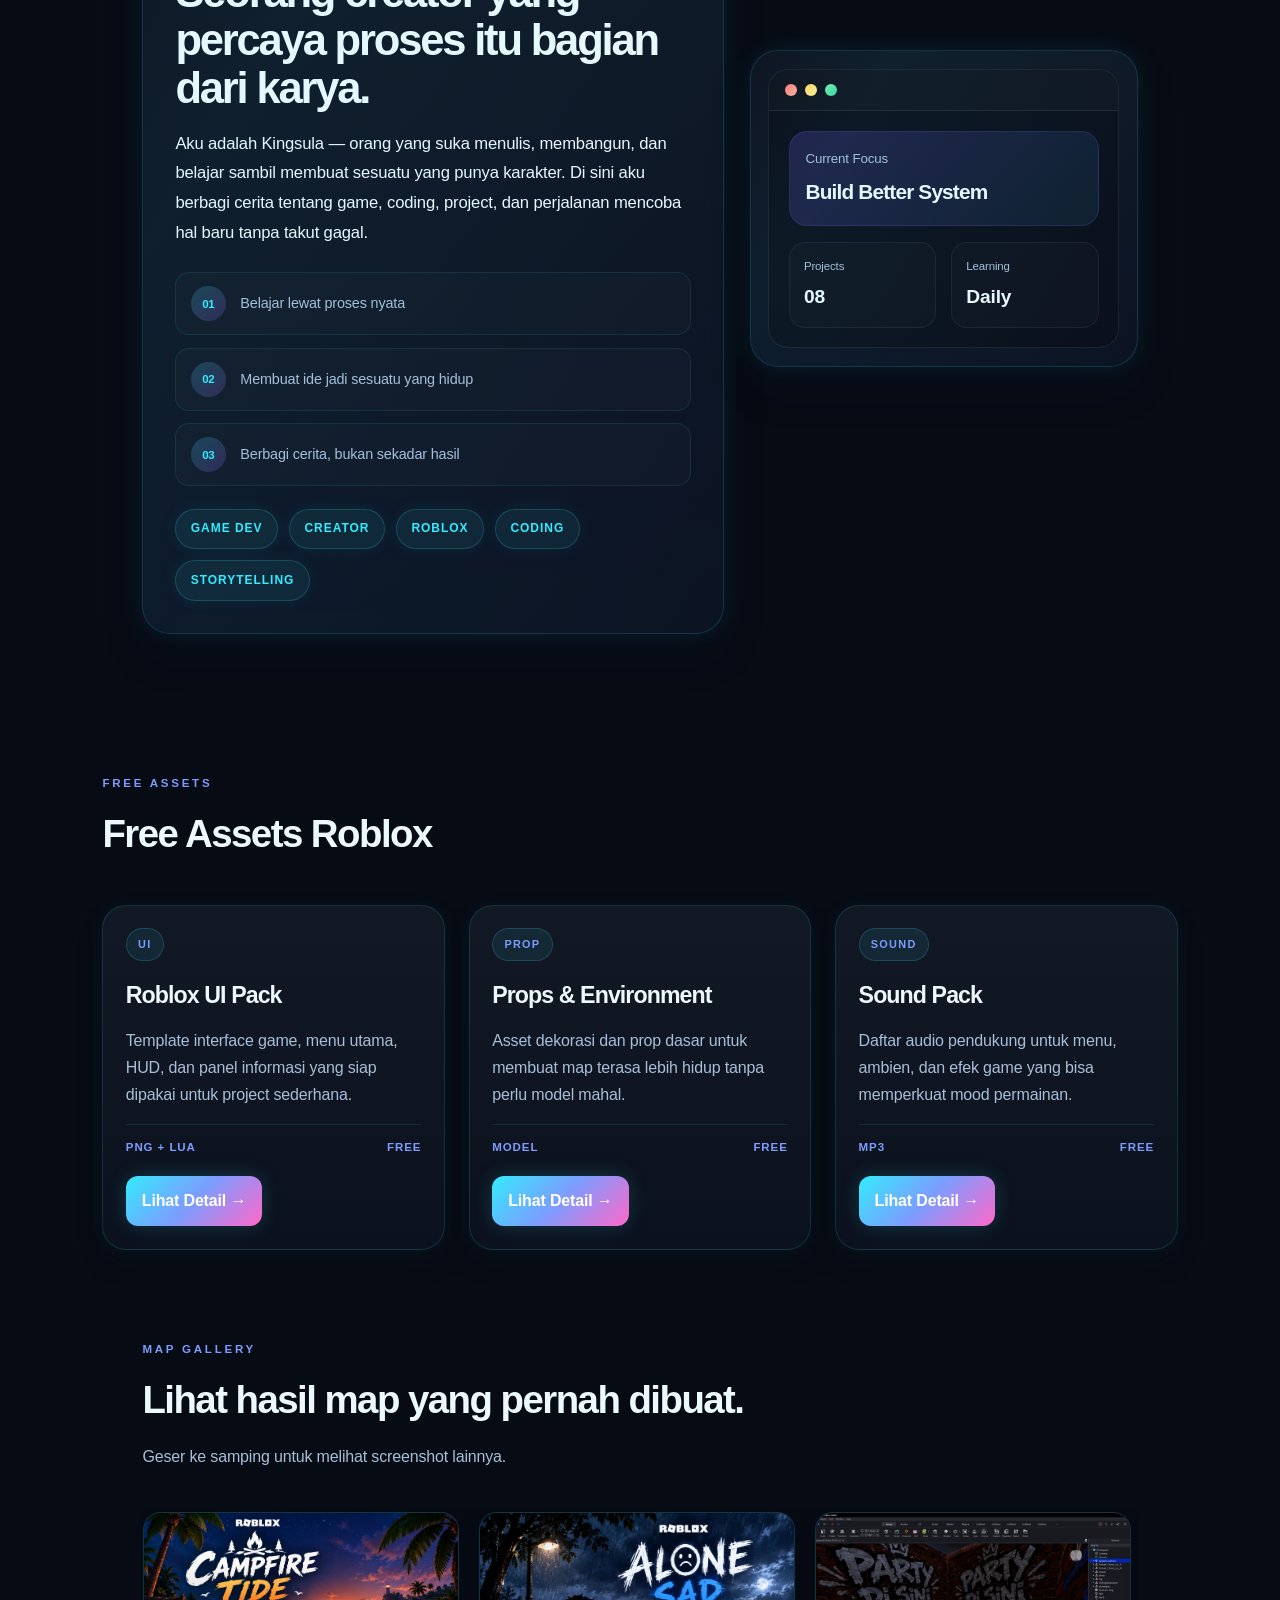
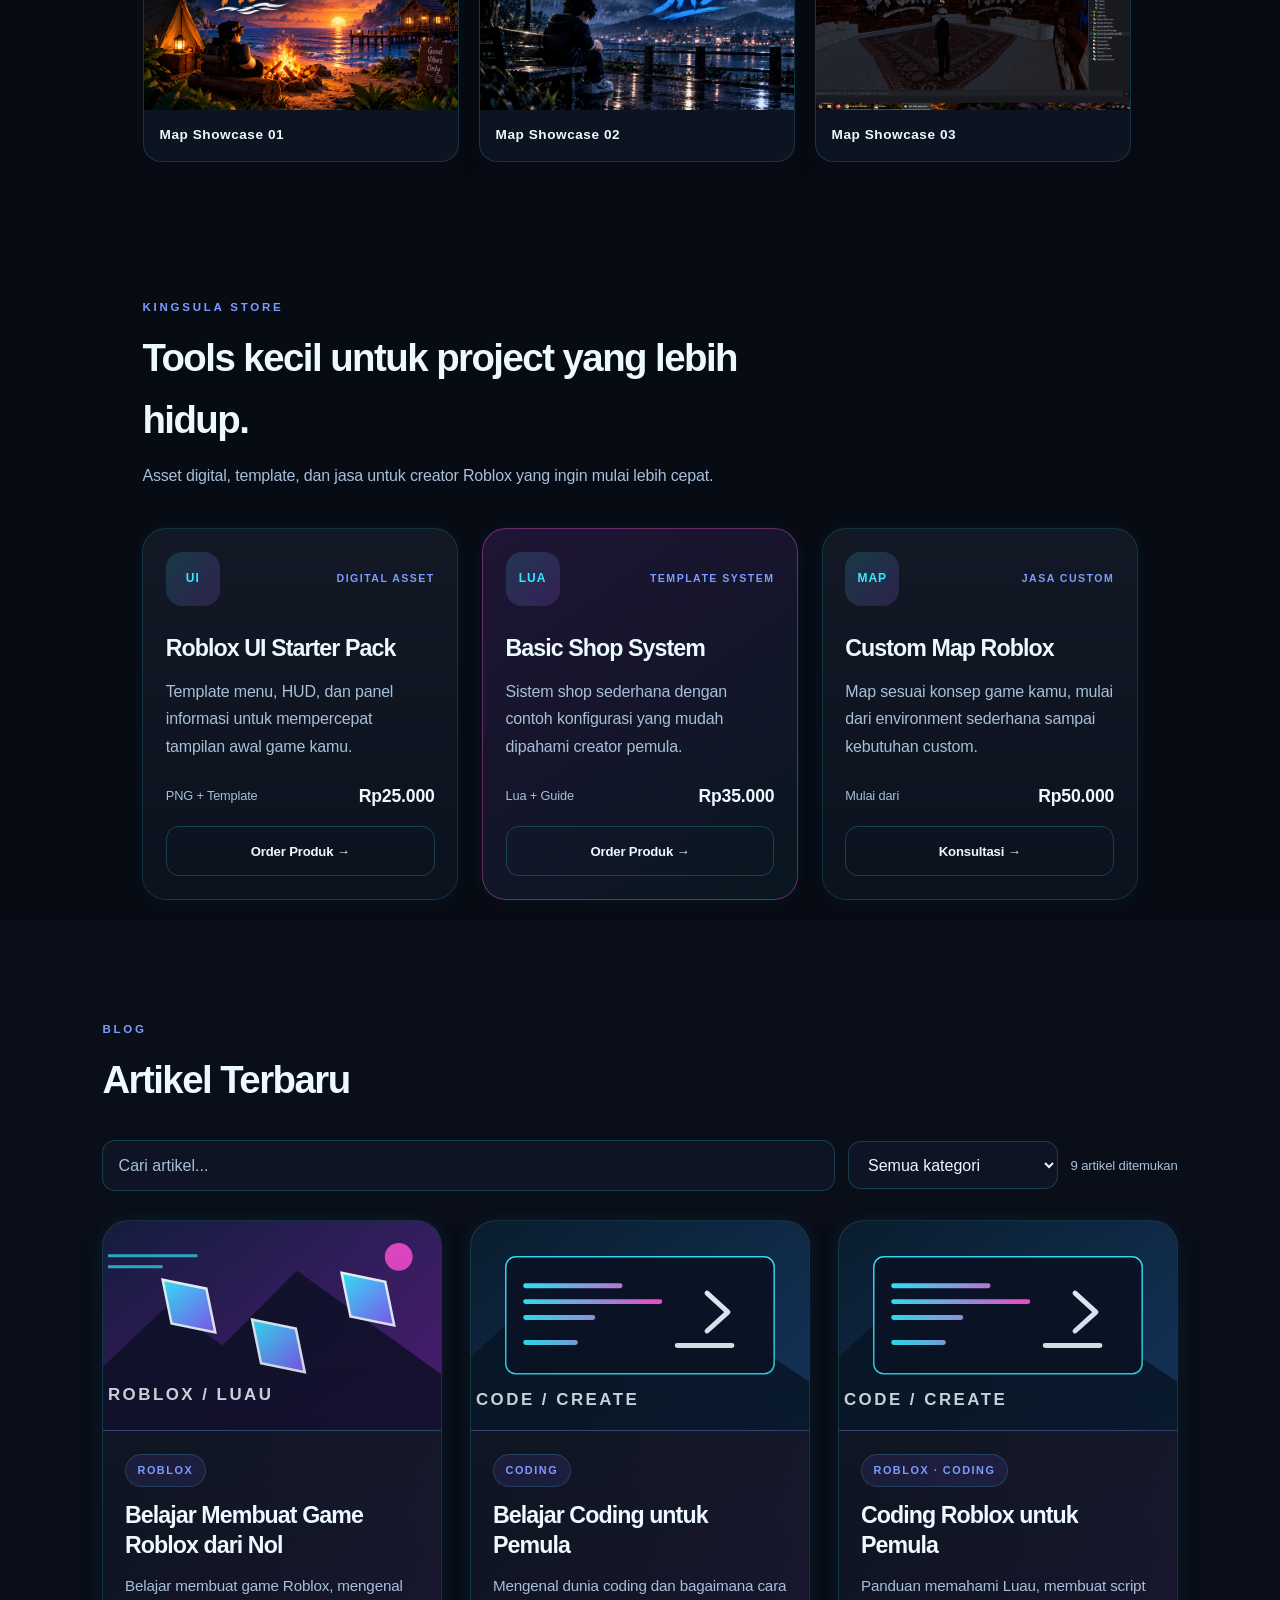
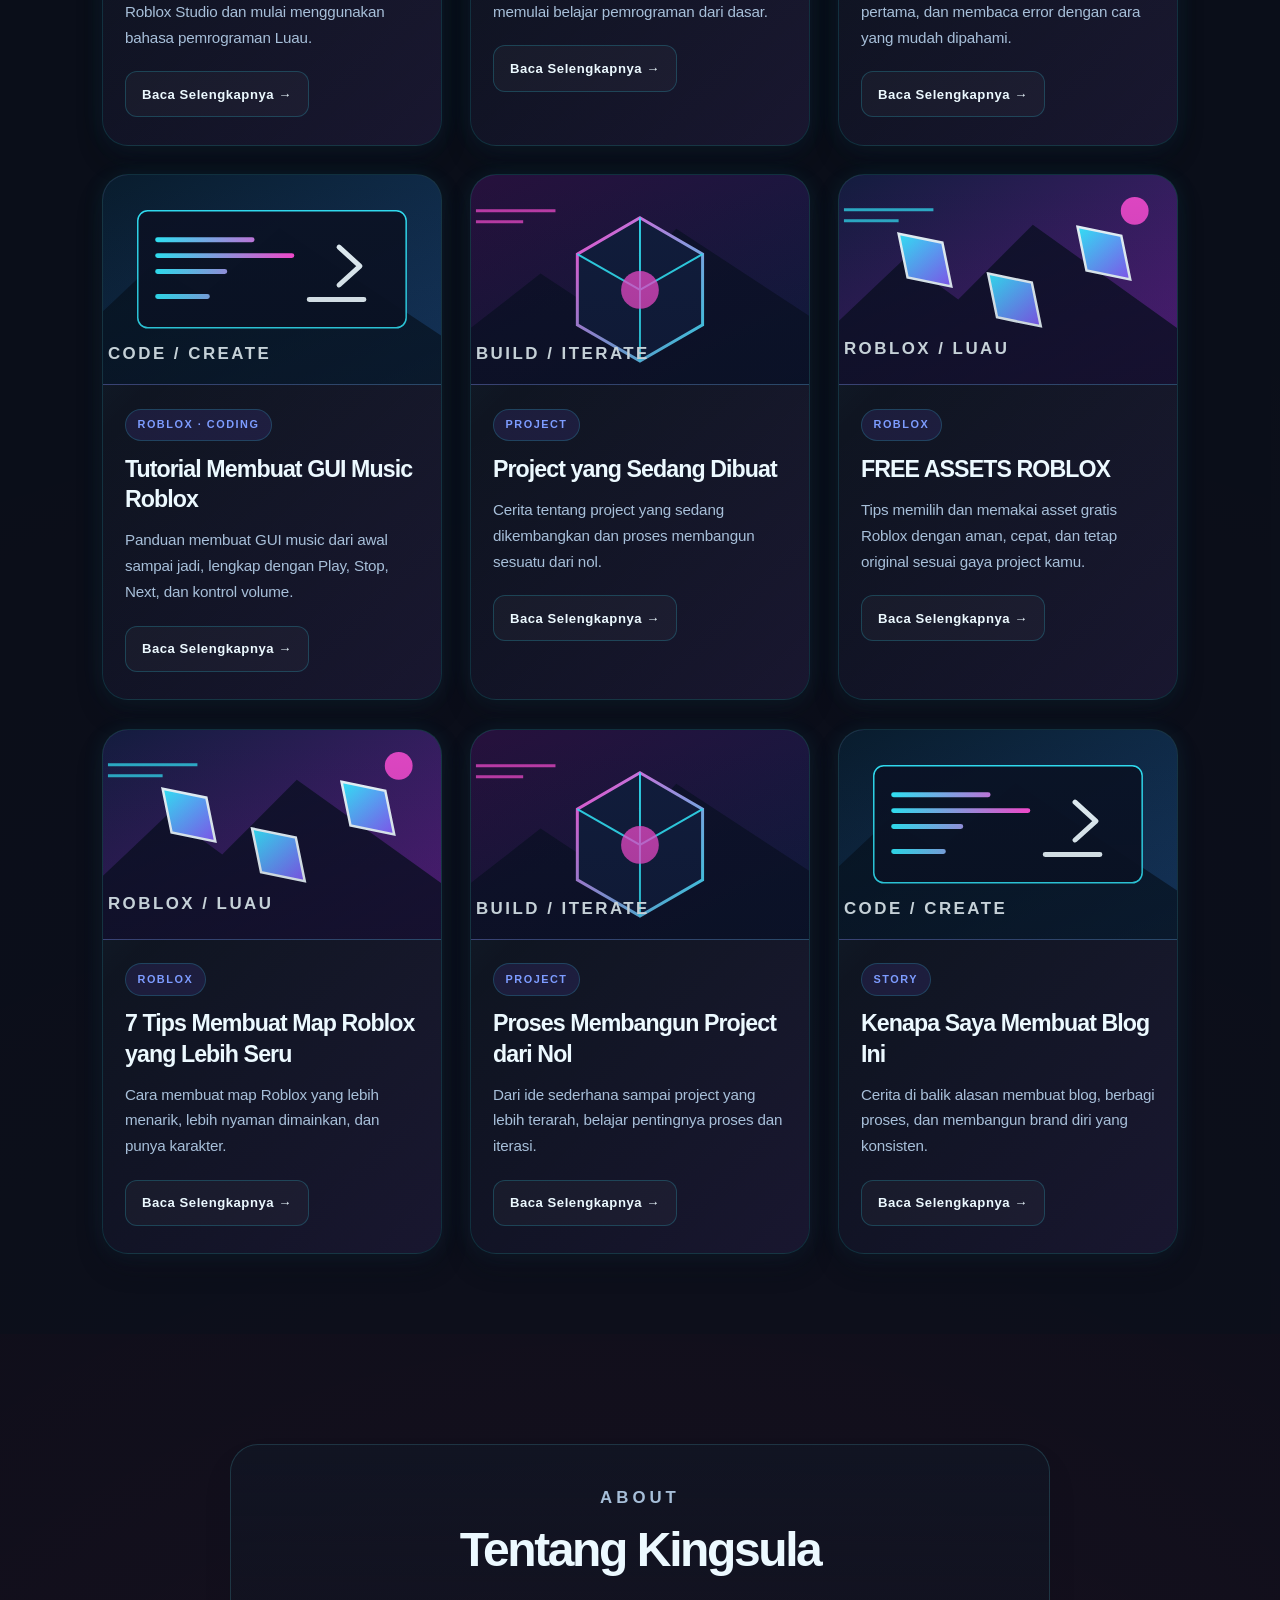
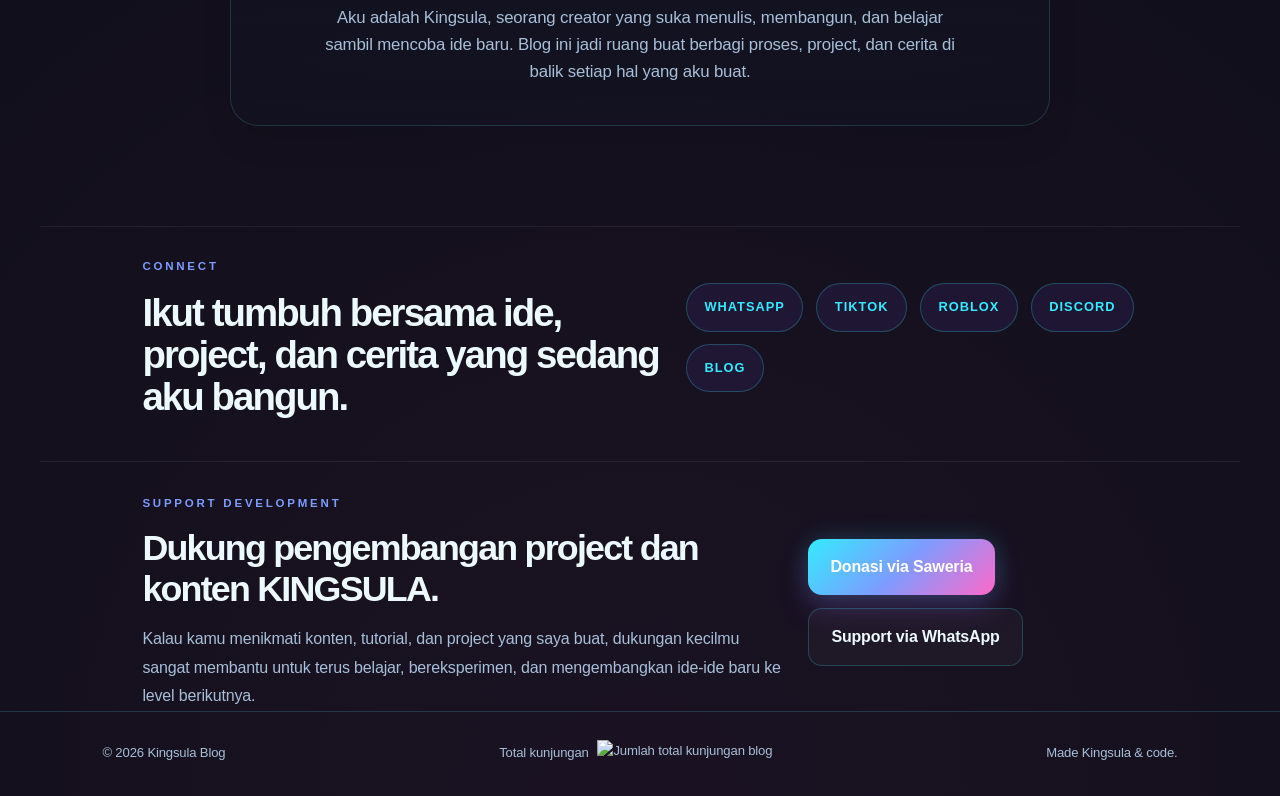
==== commit 199bad6e: "Add files via upload" ====
--- a/index.html
+++ b/index.html
@@ -70,38 +70,6 @@
     </nav>
 
     <div class="sidebar-overlay" id="sidebarOverlay"></div>
-            <article class="article-card">
-
-                <div class="article-image">
-                    <img src="thumbnail-coding.svg" alt="Ilustrasi GUI music Roblox">
-                </div>
-
-                <div class="article-info">
-
-                    <span class="category">
-                        ROBLOX · CODING
-                    </span>
-
-                    <h3>
-                        Tutorial Membuat GUI Music Roblox
-                    </h3>
-
-                    <p>
-                        Panduan membuat GUI music dari awal sampai jadi,
-                        lengkap dengan Play, Stop, Next, dan kontrol volume.
-                    </p>
-
-                    <a
-                        href="artikel-gui-music-roblox.html"
-                        class="read-more"
-                    >
-                        Baca Selengkapnya →
-                    </a>
-
-                </div>
-
-            </article>
-
 
     <aside class="mobile-sidebar" id="mobileSidebar" aria-hidden="true">
         <div class="sidebar-header">
@@ -687,6 +655,38 @@
             <article class="article-card">
 
                 <div class="article-image">
+                    <img src="thumbnail-coding.svg" alt="Ilustrasi GUI music Roblox">
+                </div>
+
+                <div class="article-info">
+
+                    <span class="category">
+                        ROBLOX · CODING
+                    </span>
+
+                    <h3>
+                        Tutorial Membuat GUI Music Roblox
+                    </h3>
+
+                    <p>
+                        Panduan membuat GUI music dari awal sampai jadi,
+                        lengkap dengan Play, Stop, Next, dan kontrol volume.
+                    </p>
+
+                    <a
+                        href="artikel-gui-music-roblox.html"
+                        class="read-more"
+                    >
+                        Baca Selengkapnya →
+                    </a>
+
+                </div>
+
+            </article>
+
+            <article class="article-card">
+
+                <div class="article-image">
                     <img src="thumbnail-project.svg" alt="Ilustrasi proses membangun project">
                 </div>
 
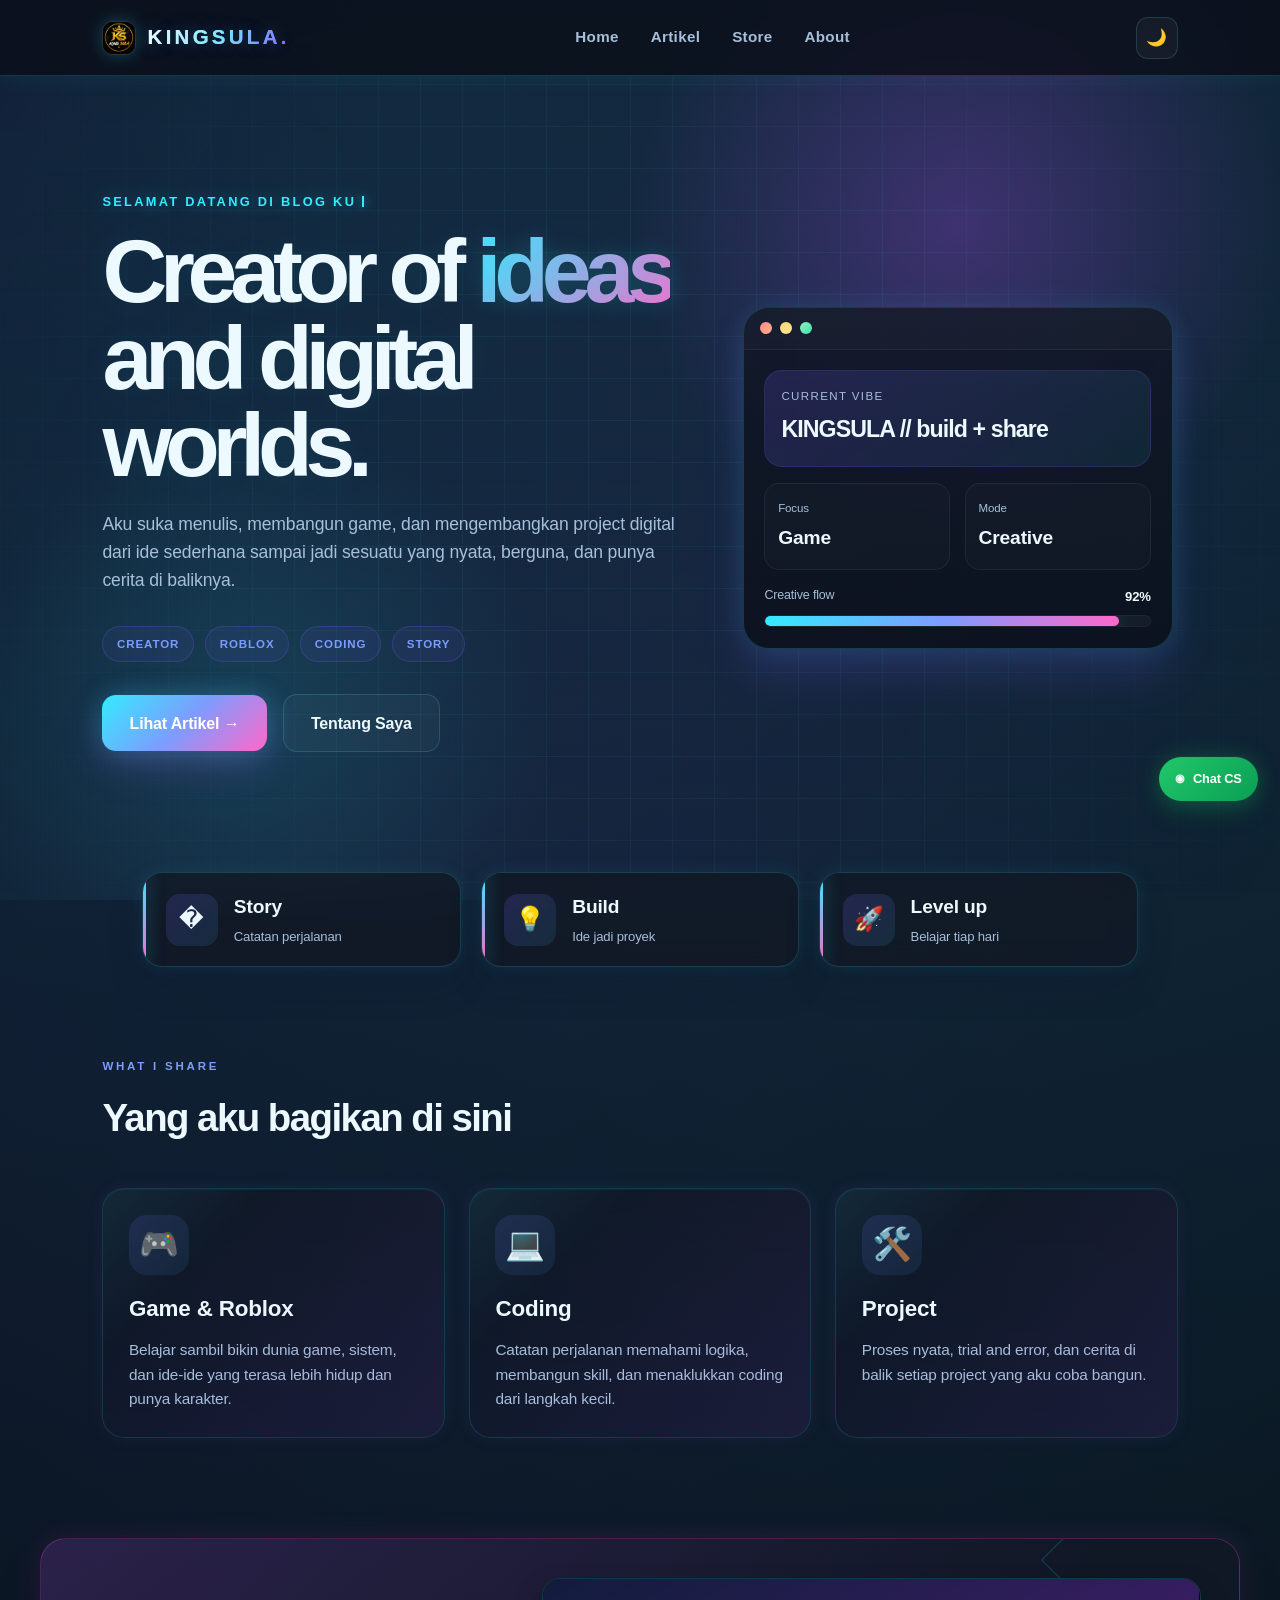
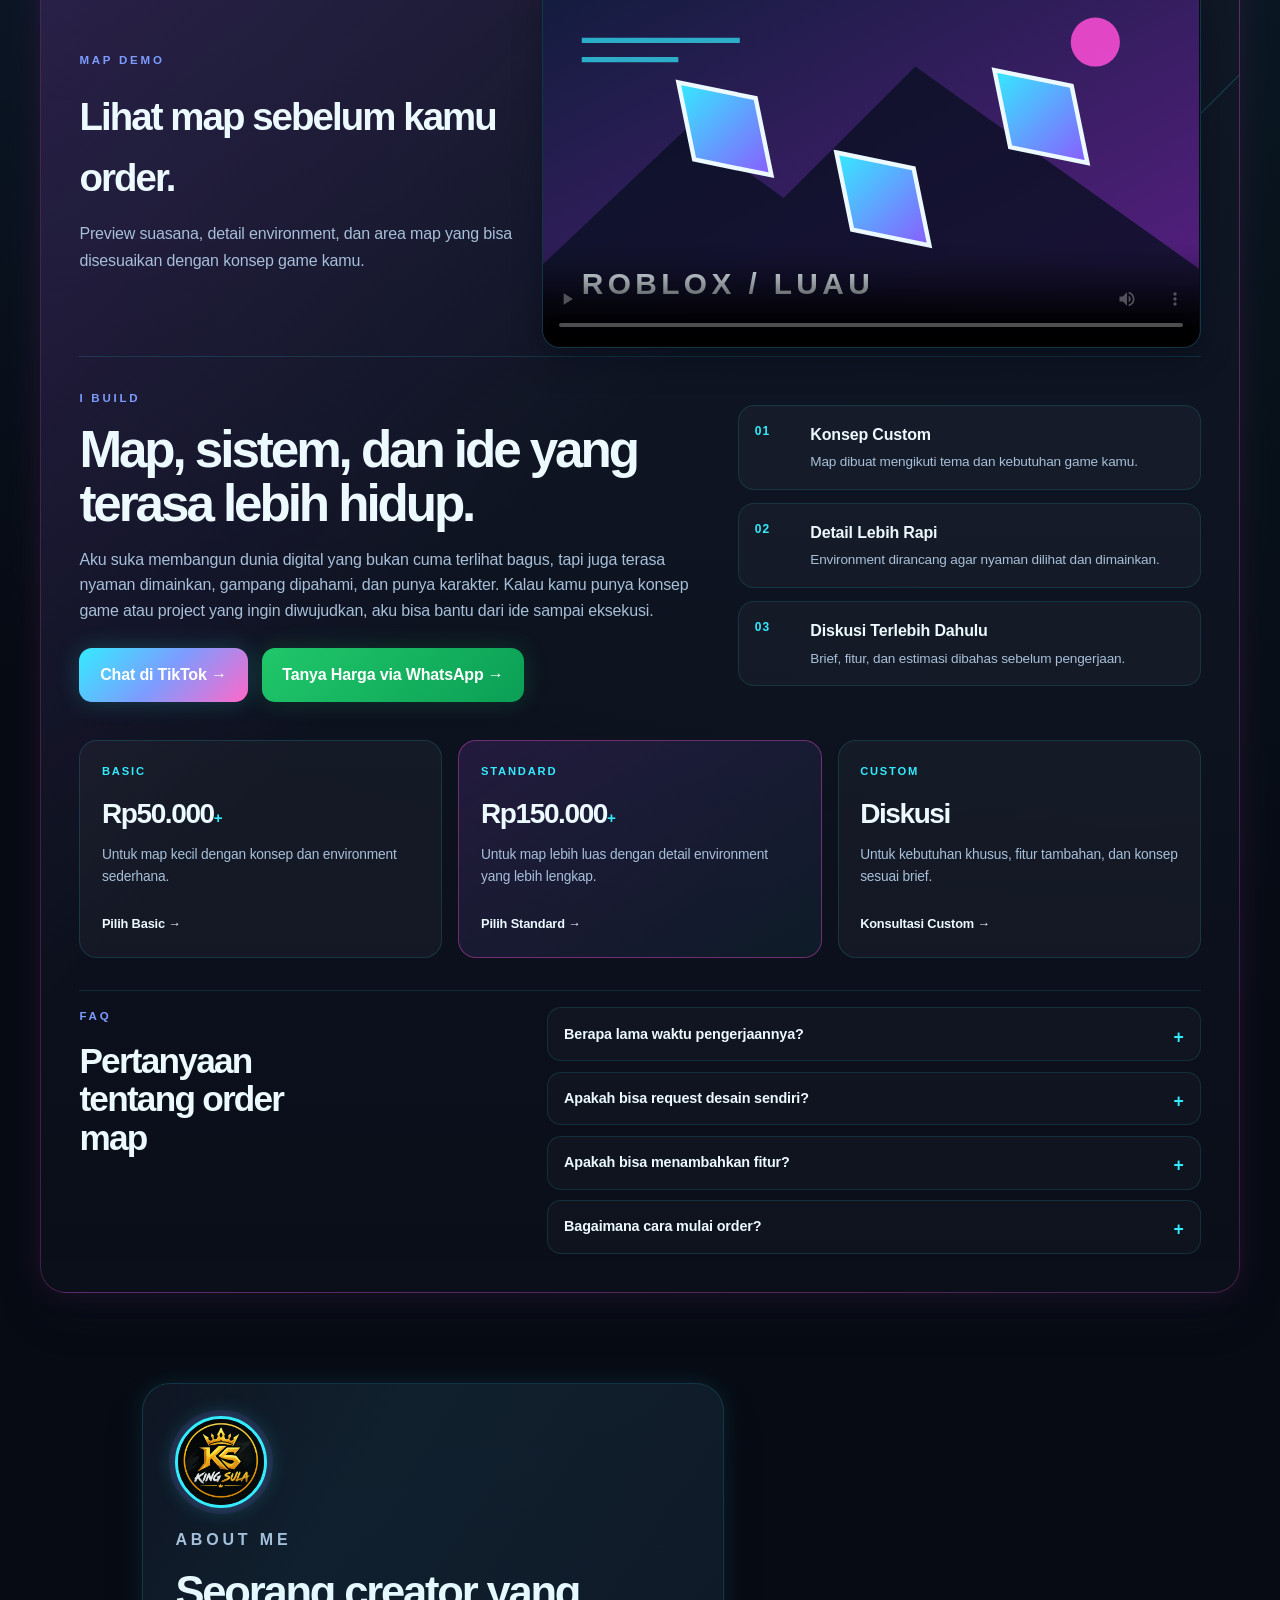
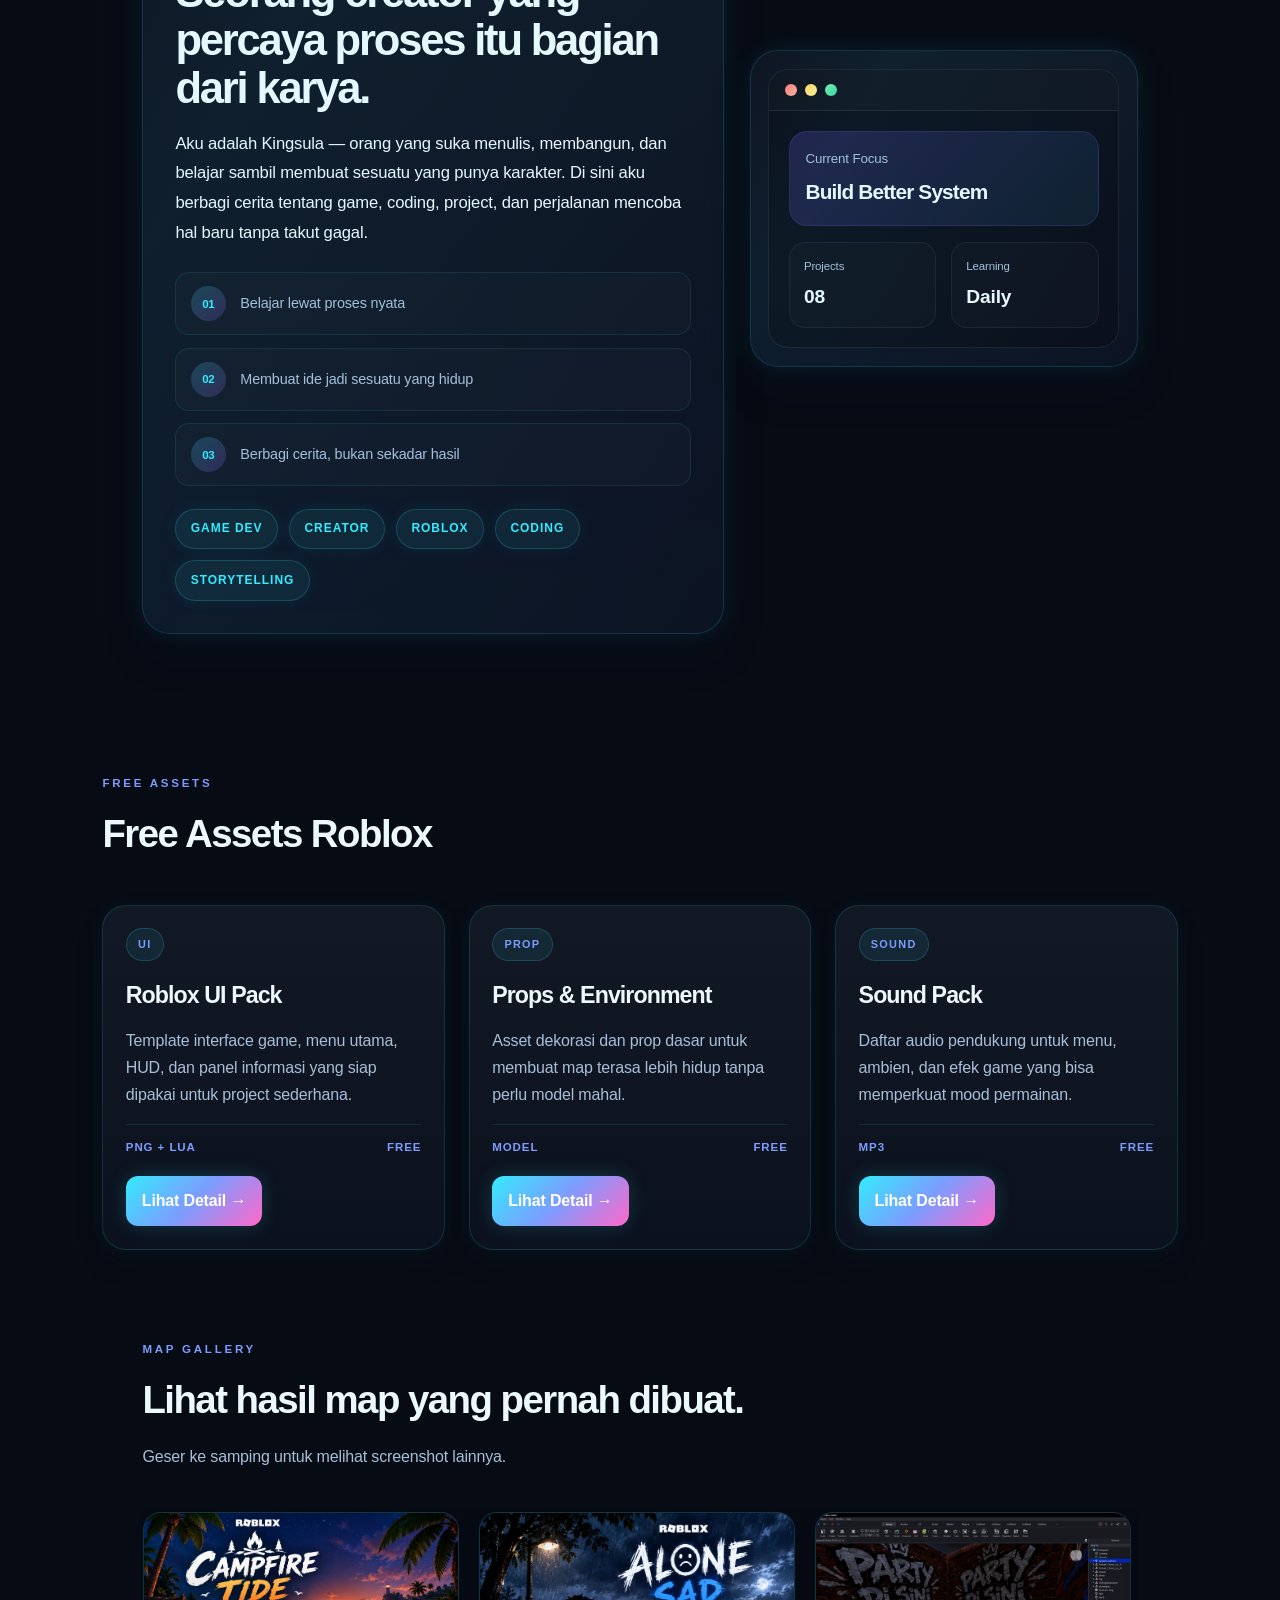
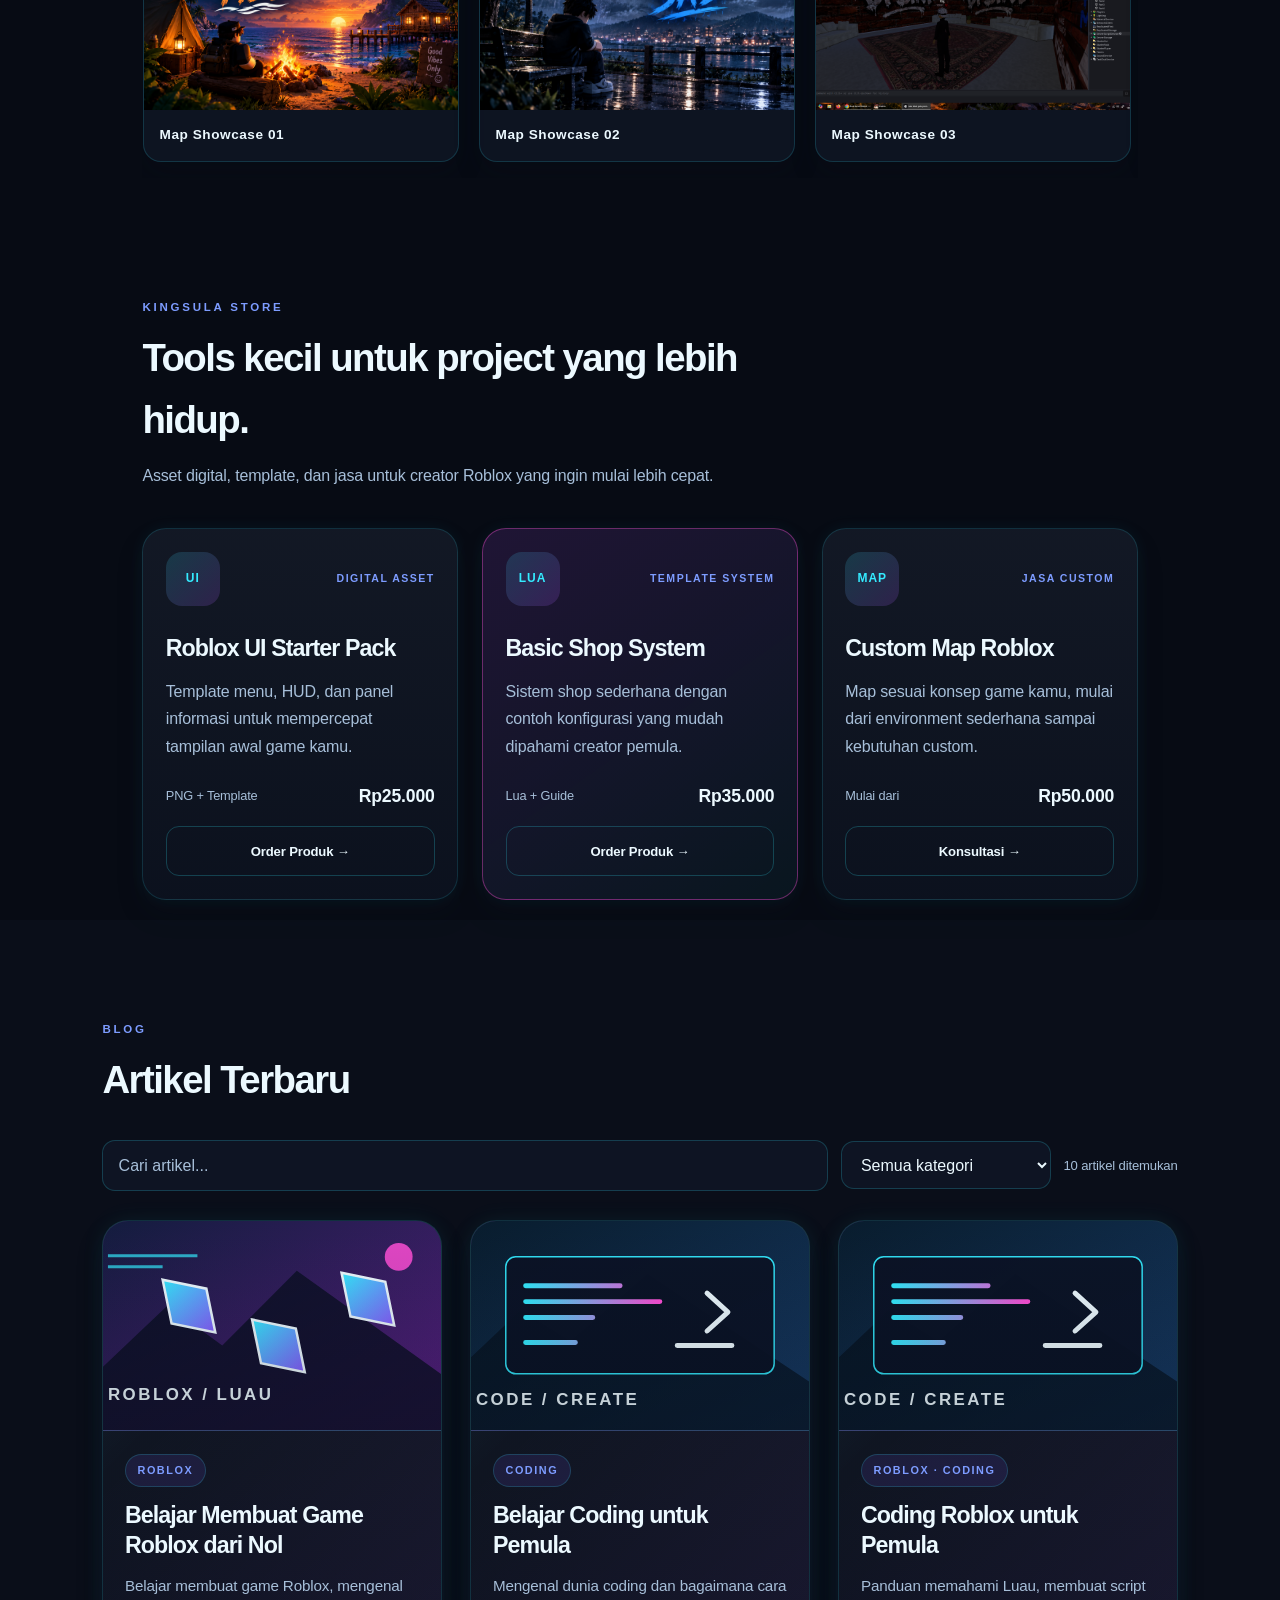
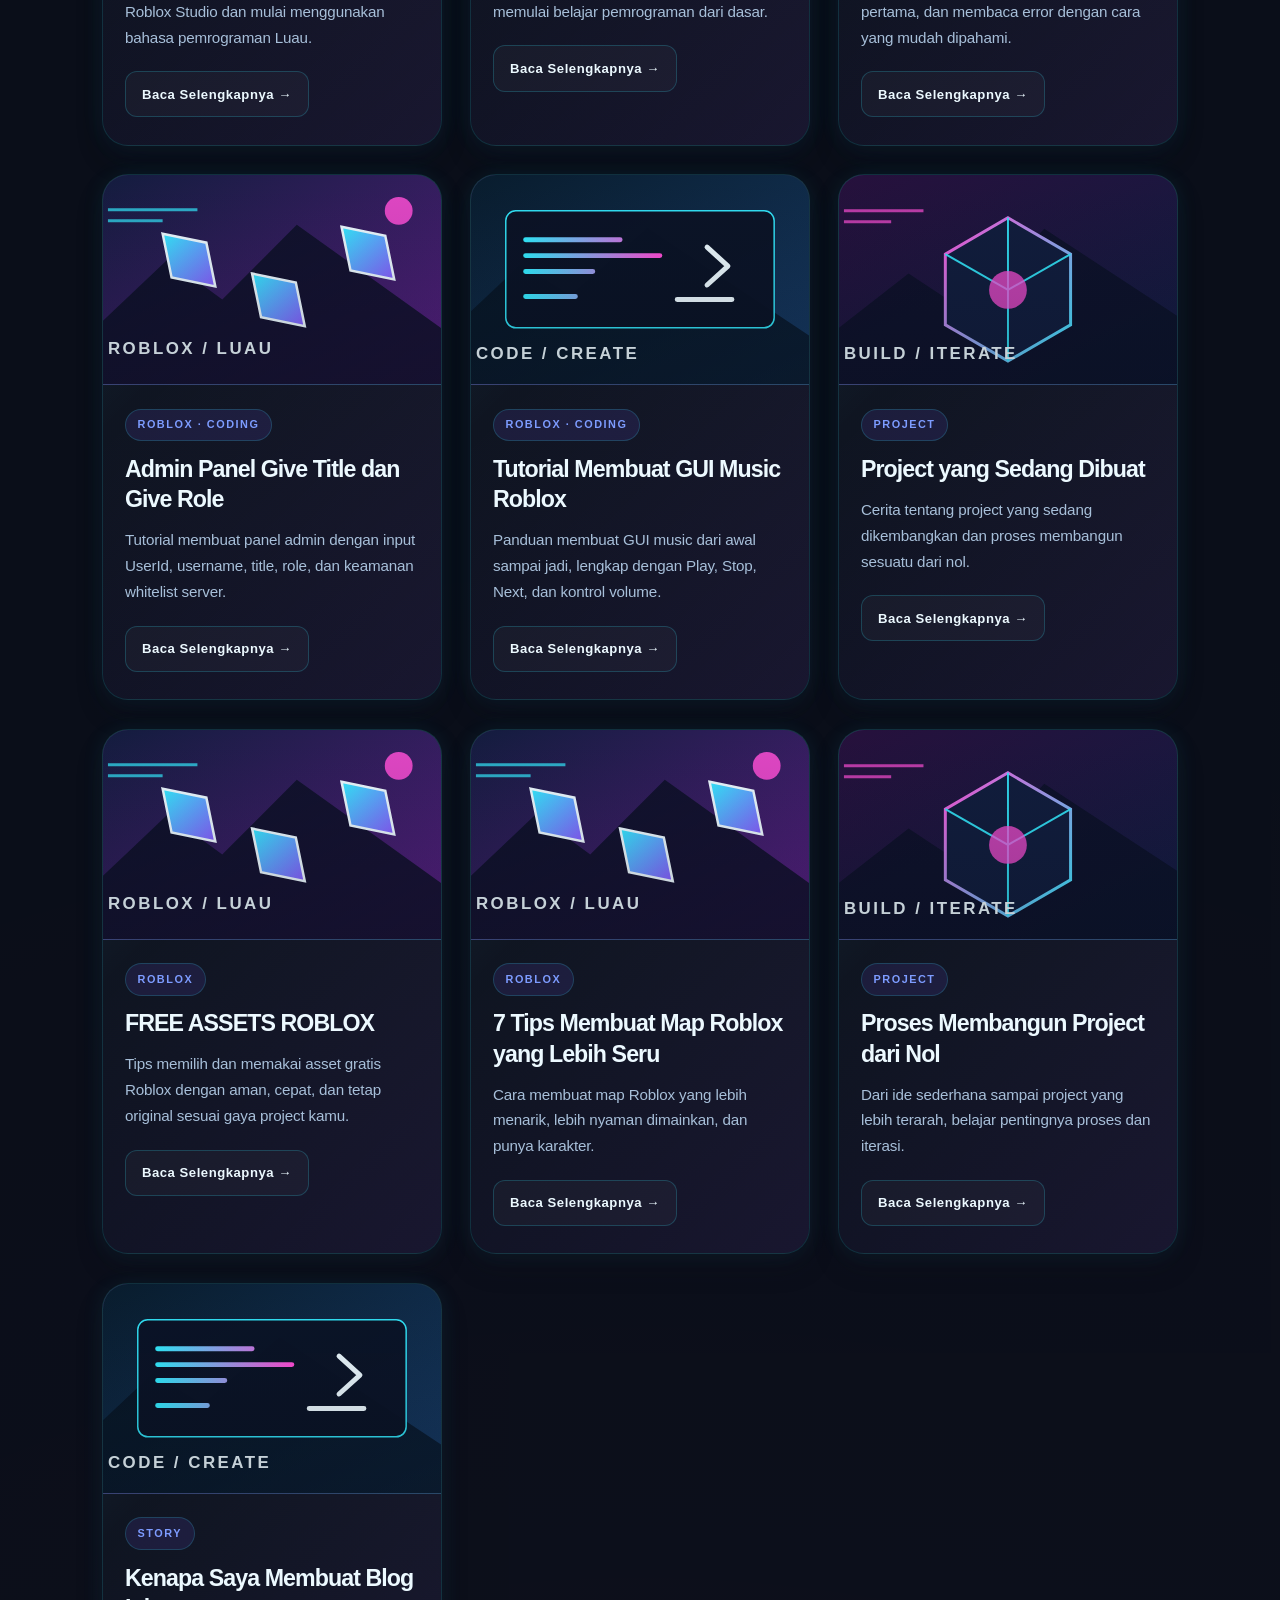
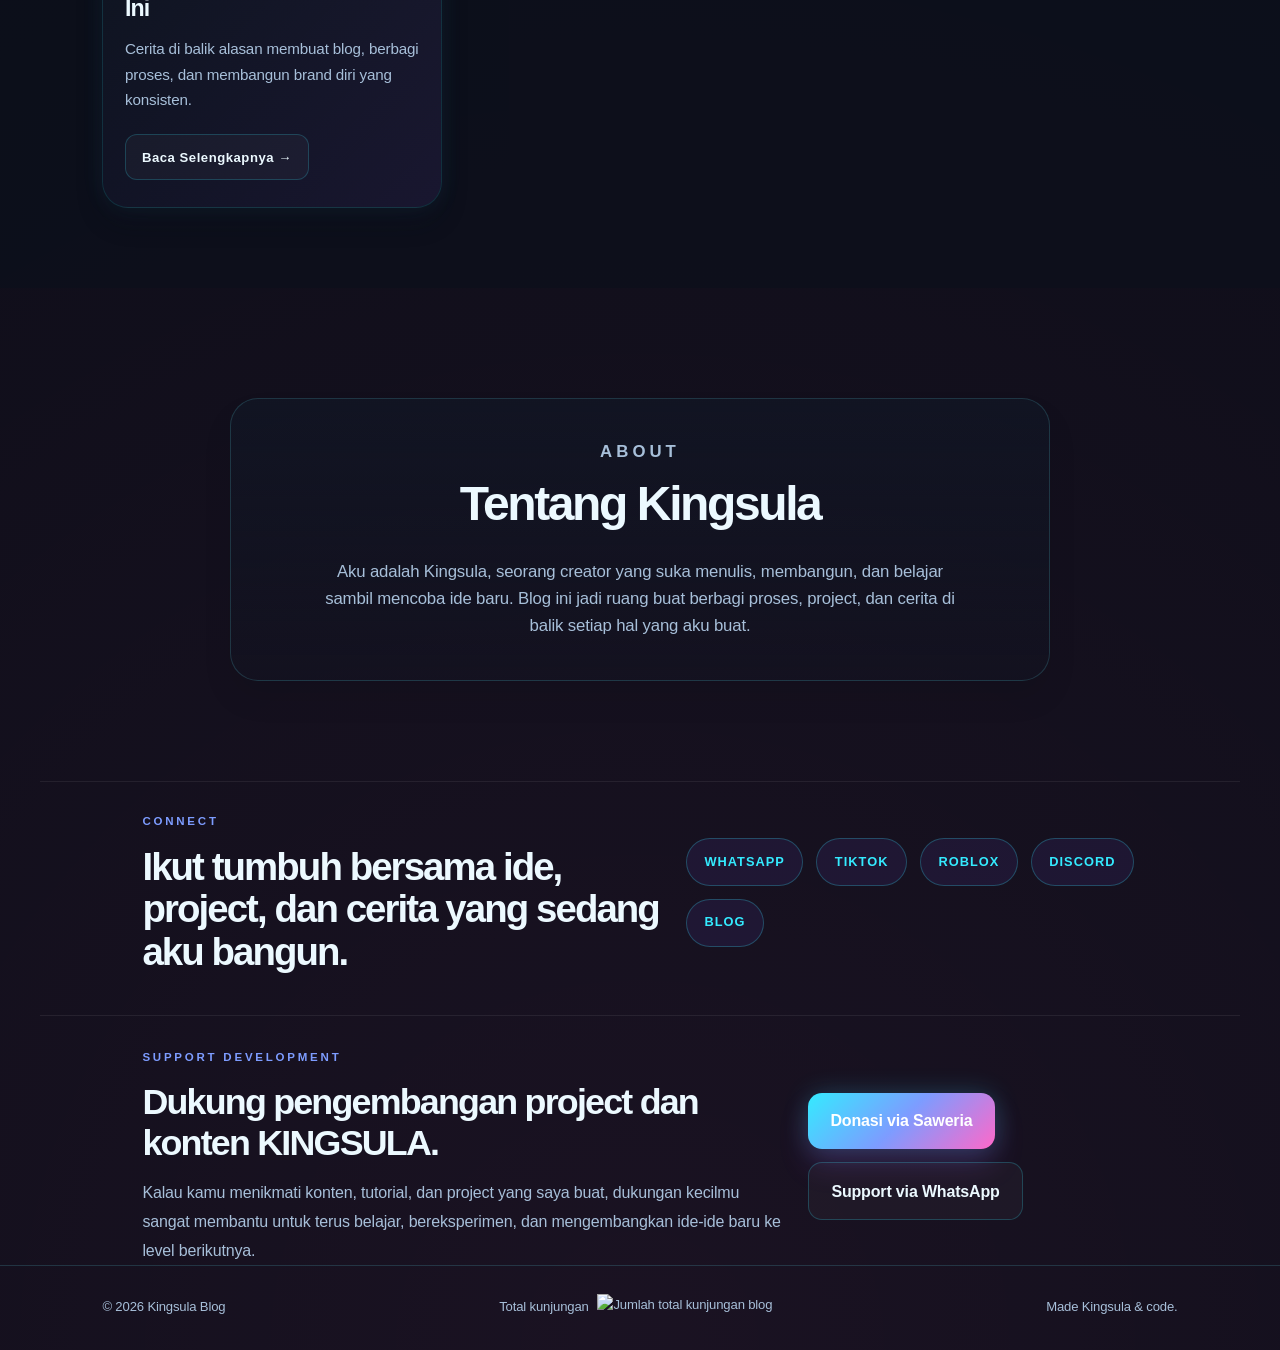
==== commit 26c7163b: "Add files via upload" ====
--- a/index.html
+++ b/index.html
@@ -655,6 +655,38 @@
             <article class="article-card">
 
                 <div class="article-image">
+                    <img src="thumbnail-roblox.svg" alt="Ilustrasi admin panel Roblox">
+                </div>
+
+                <div class="article-info">
+
+                    <span class="category">
+                        ROBLOX · CODING
+                    </span>
+
+                    <h3>
+                        Admin Panel Give Title dan Give Role
+                    </h3>
+
+                    <p>
+                        Tutorial membuat panel admin dengan input UserId,
+                        username, title, role, dan keamanan whitelist server.
+                    </p>
+
+                    <a
+                        href="artikel-admin-panel-roblox.html"
+                        class="read-more"
+                    >
+                        Baca Selengkapnya →
+                    </a>
+
+                </div>
+
+            </article>
+
+            <article class="article-card">
+
+                <div class="article-image">
                     <img src="thumbnail-coding.svg" alt="Ilustrasi GUI music Roblox">
                 </div>
 
